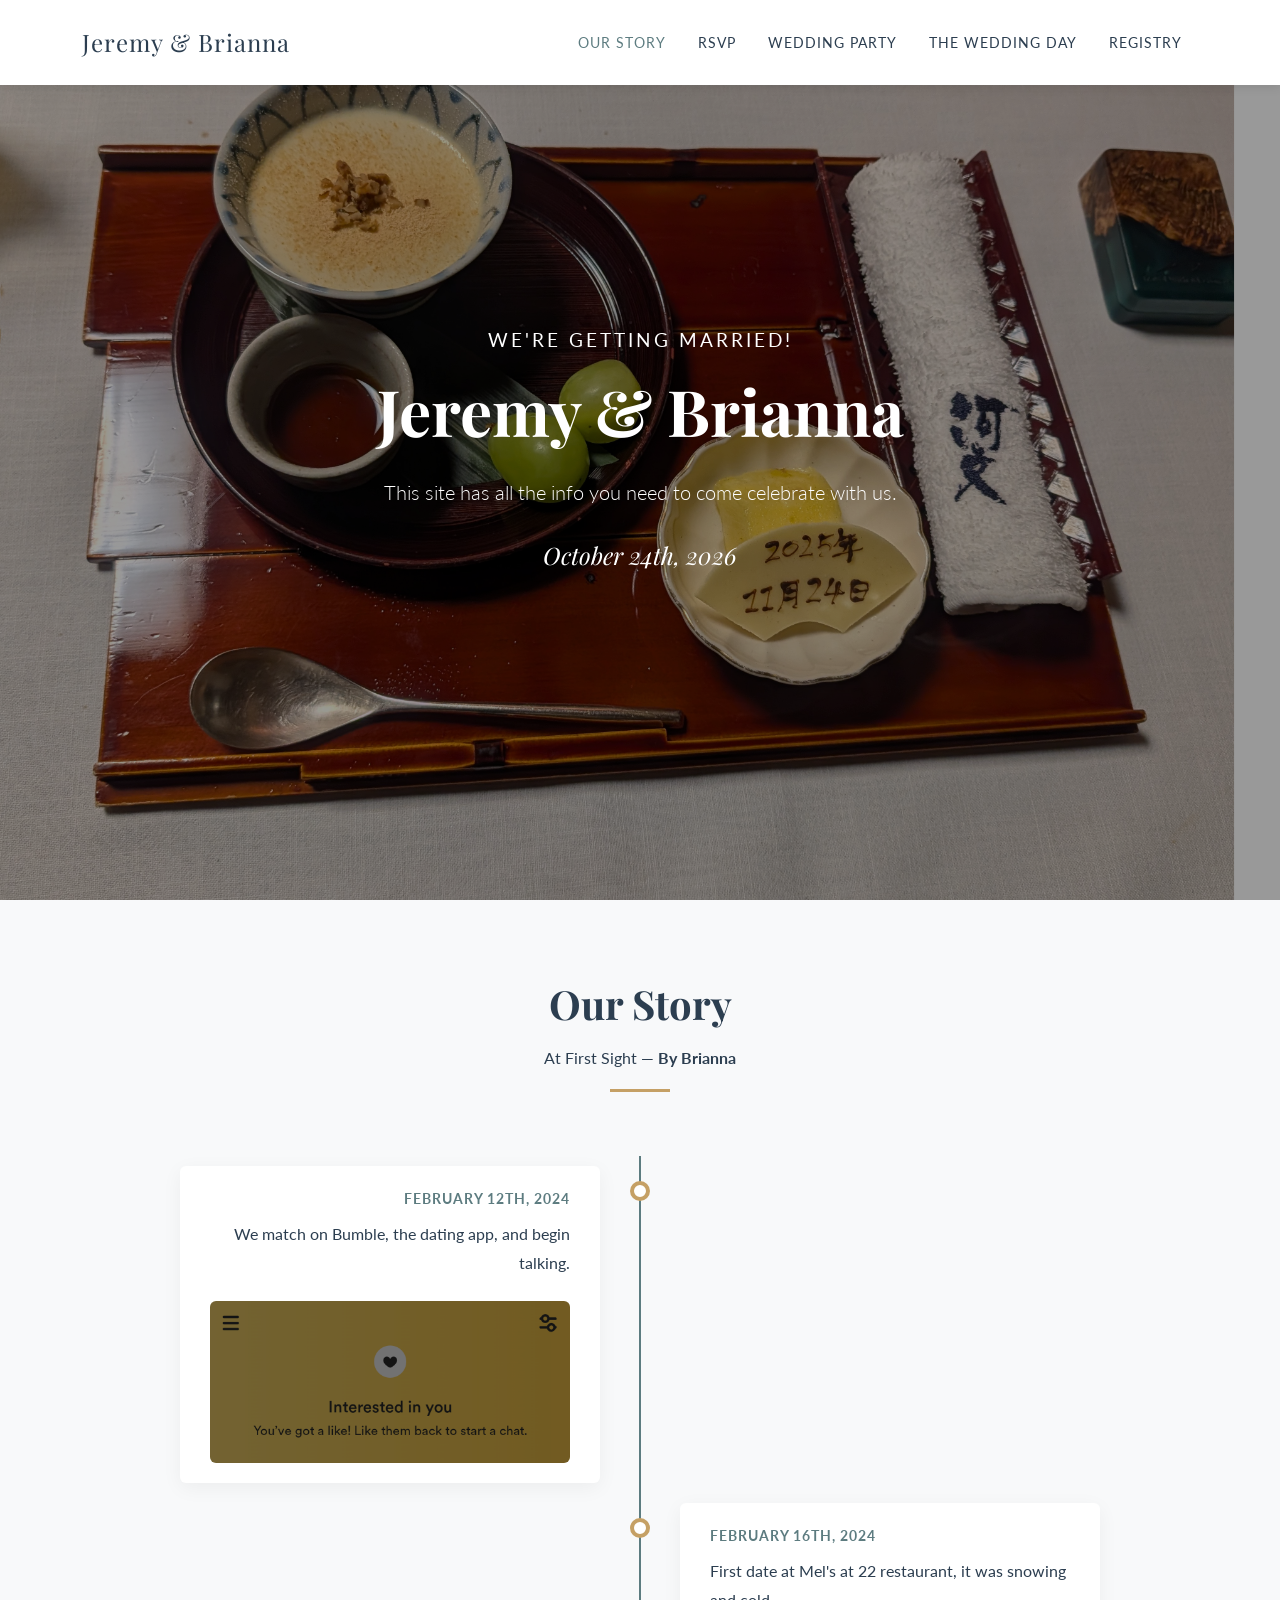
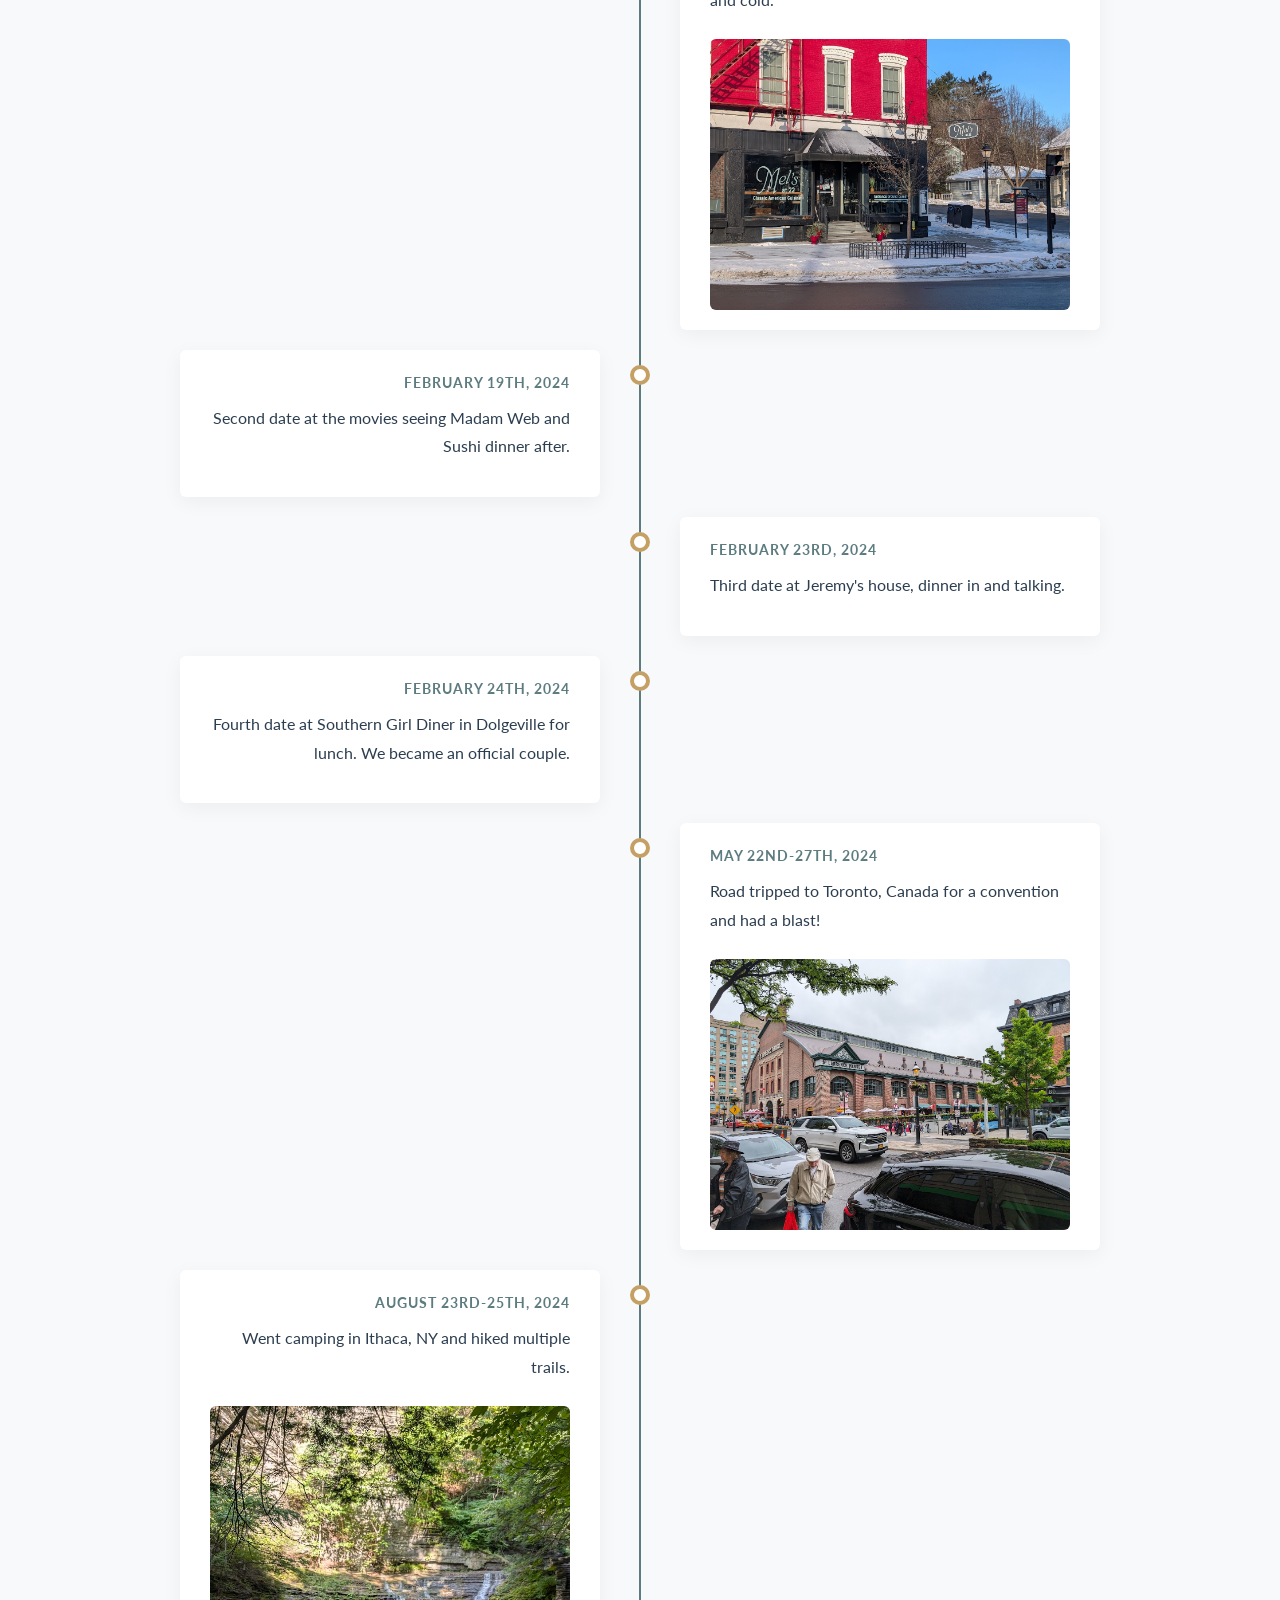
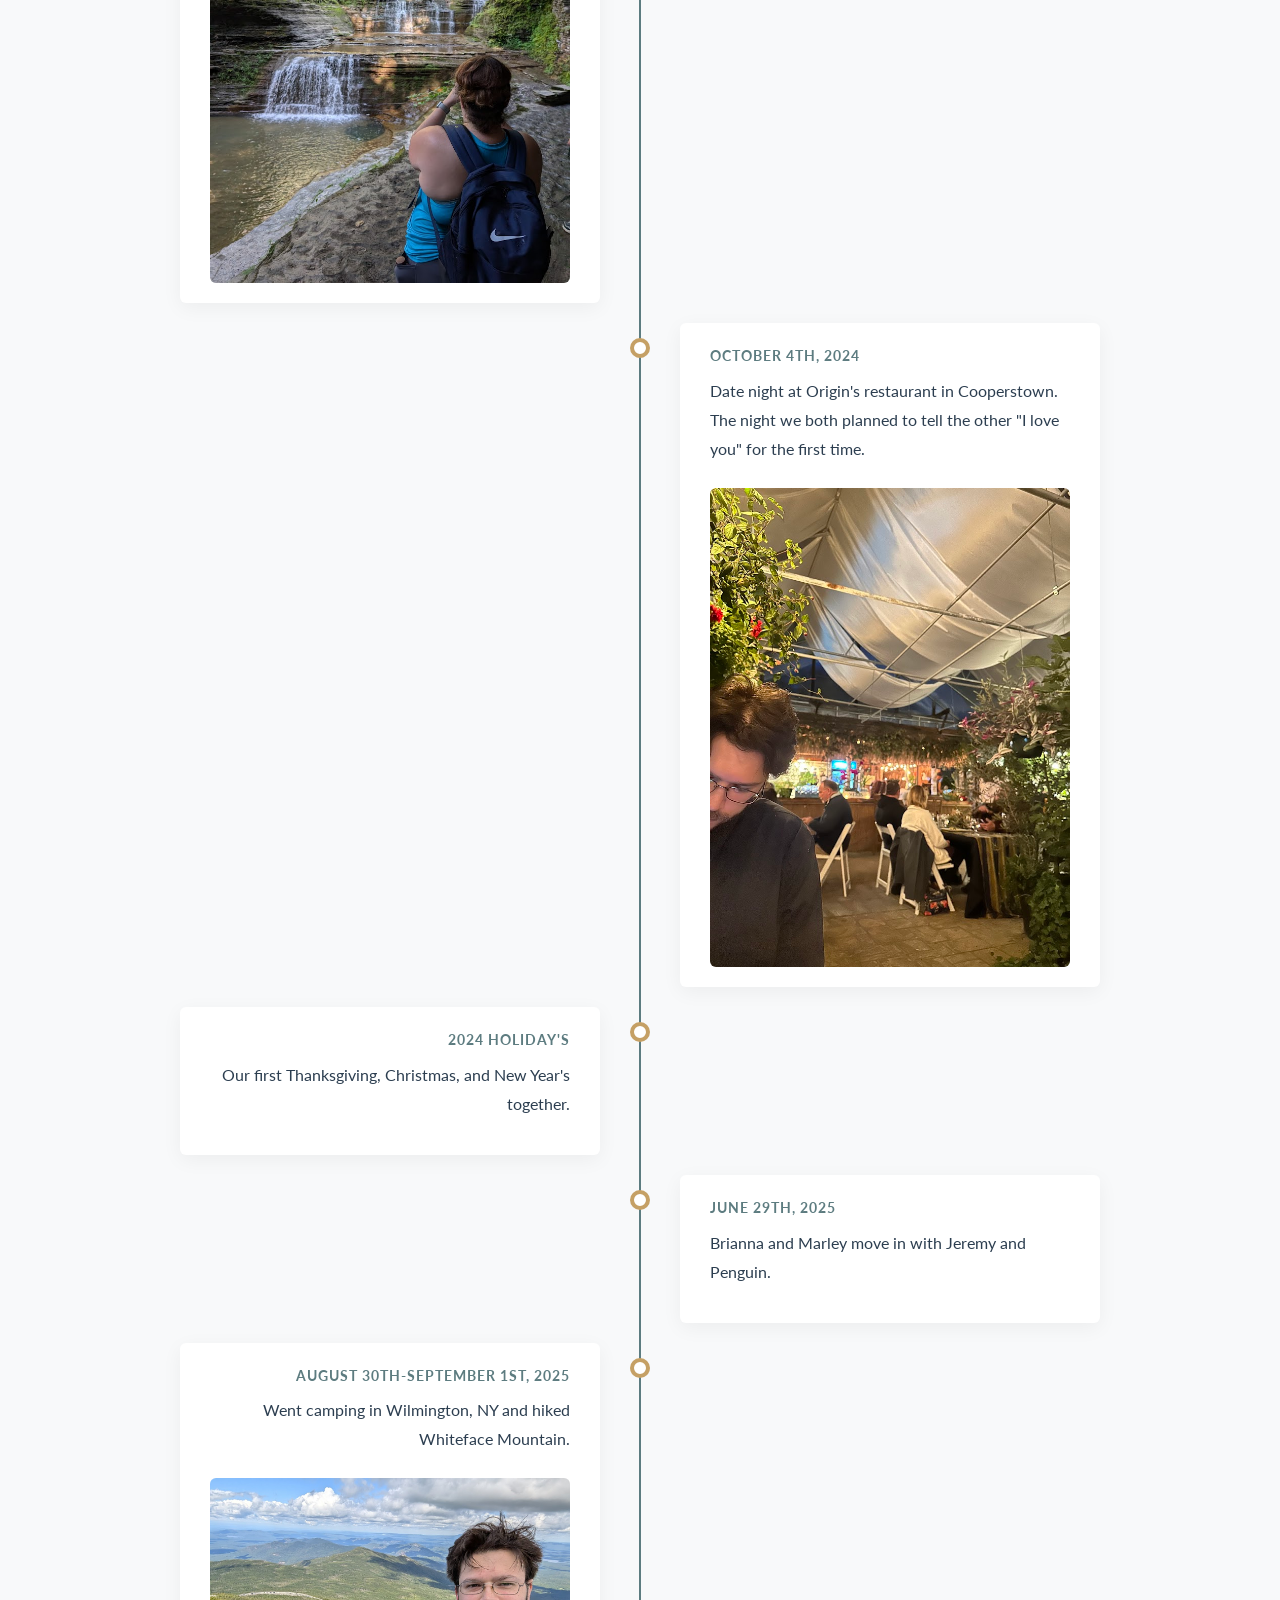
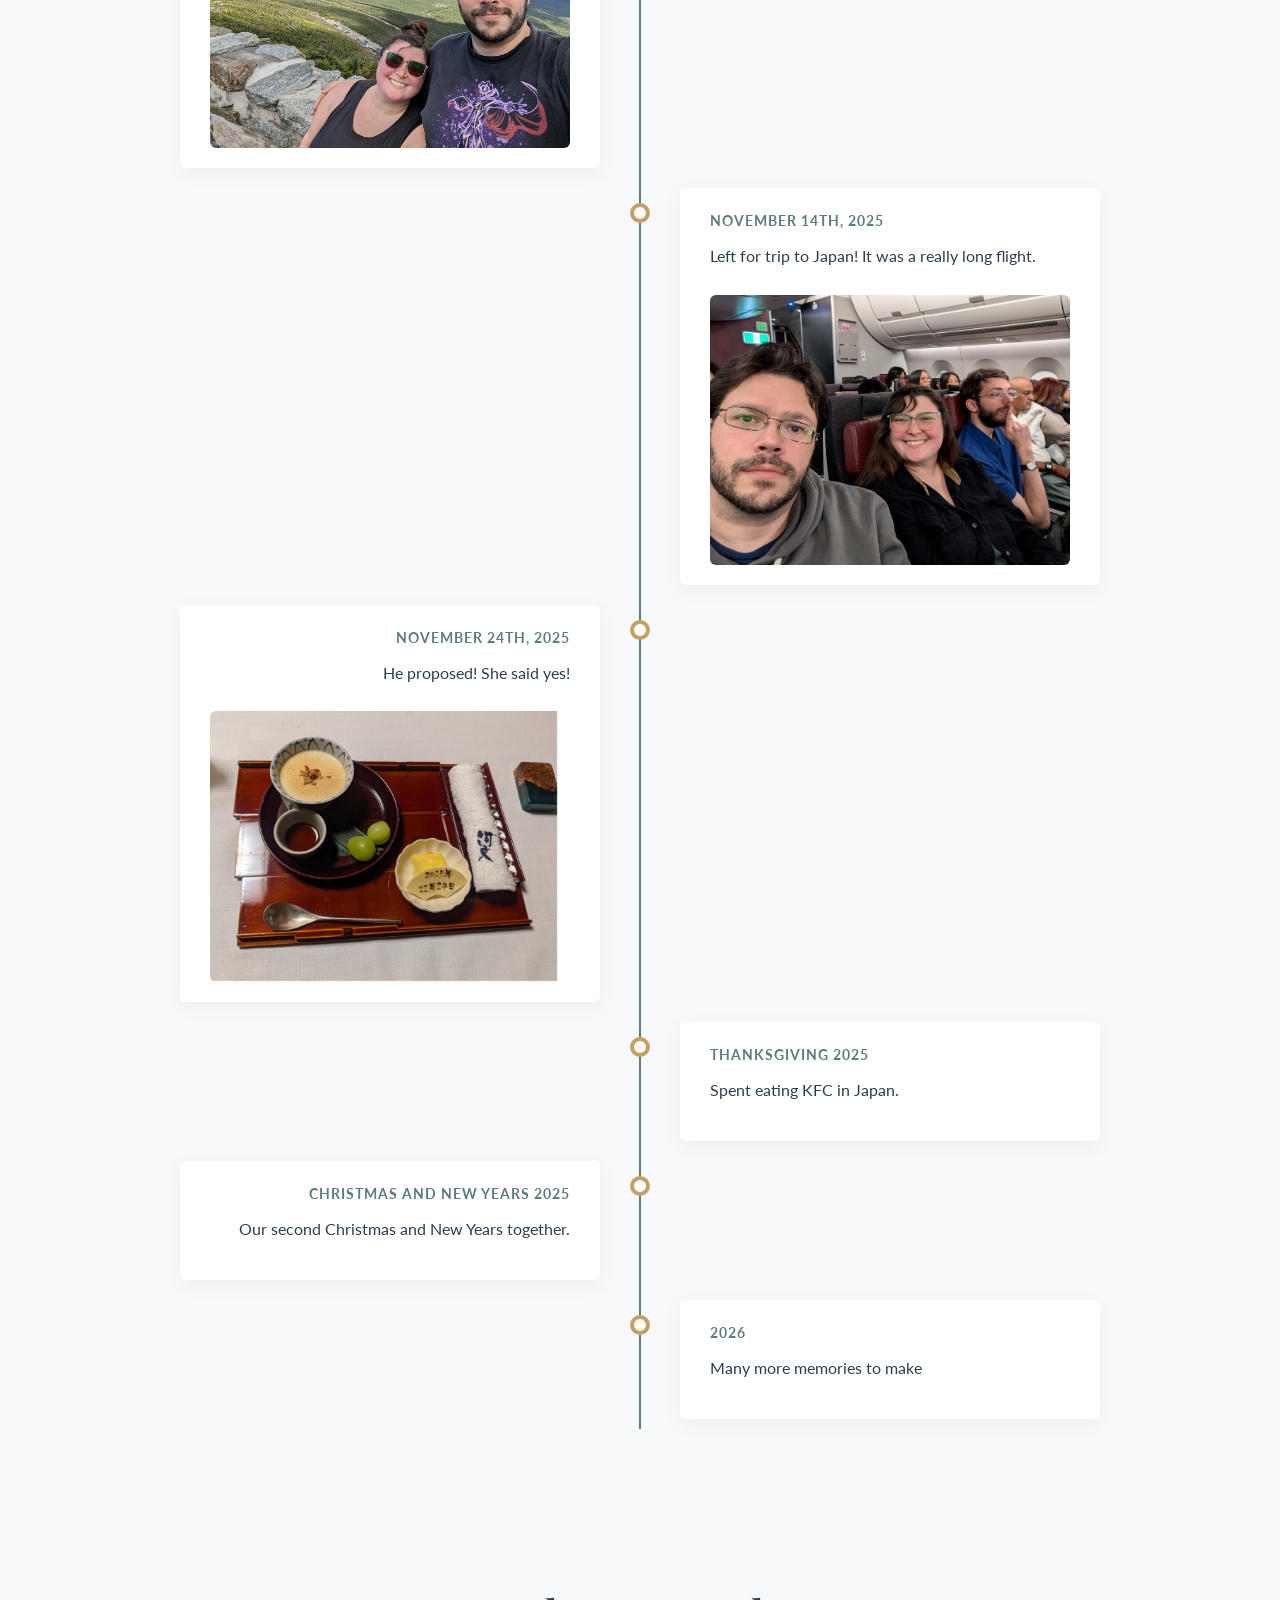
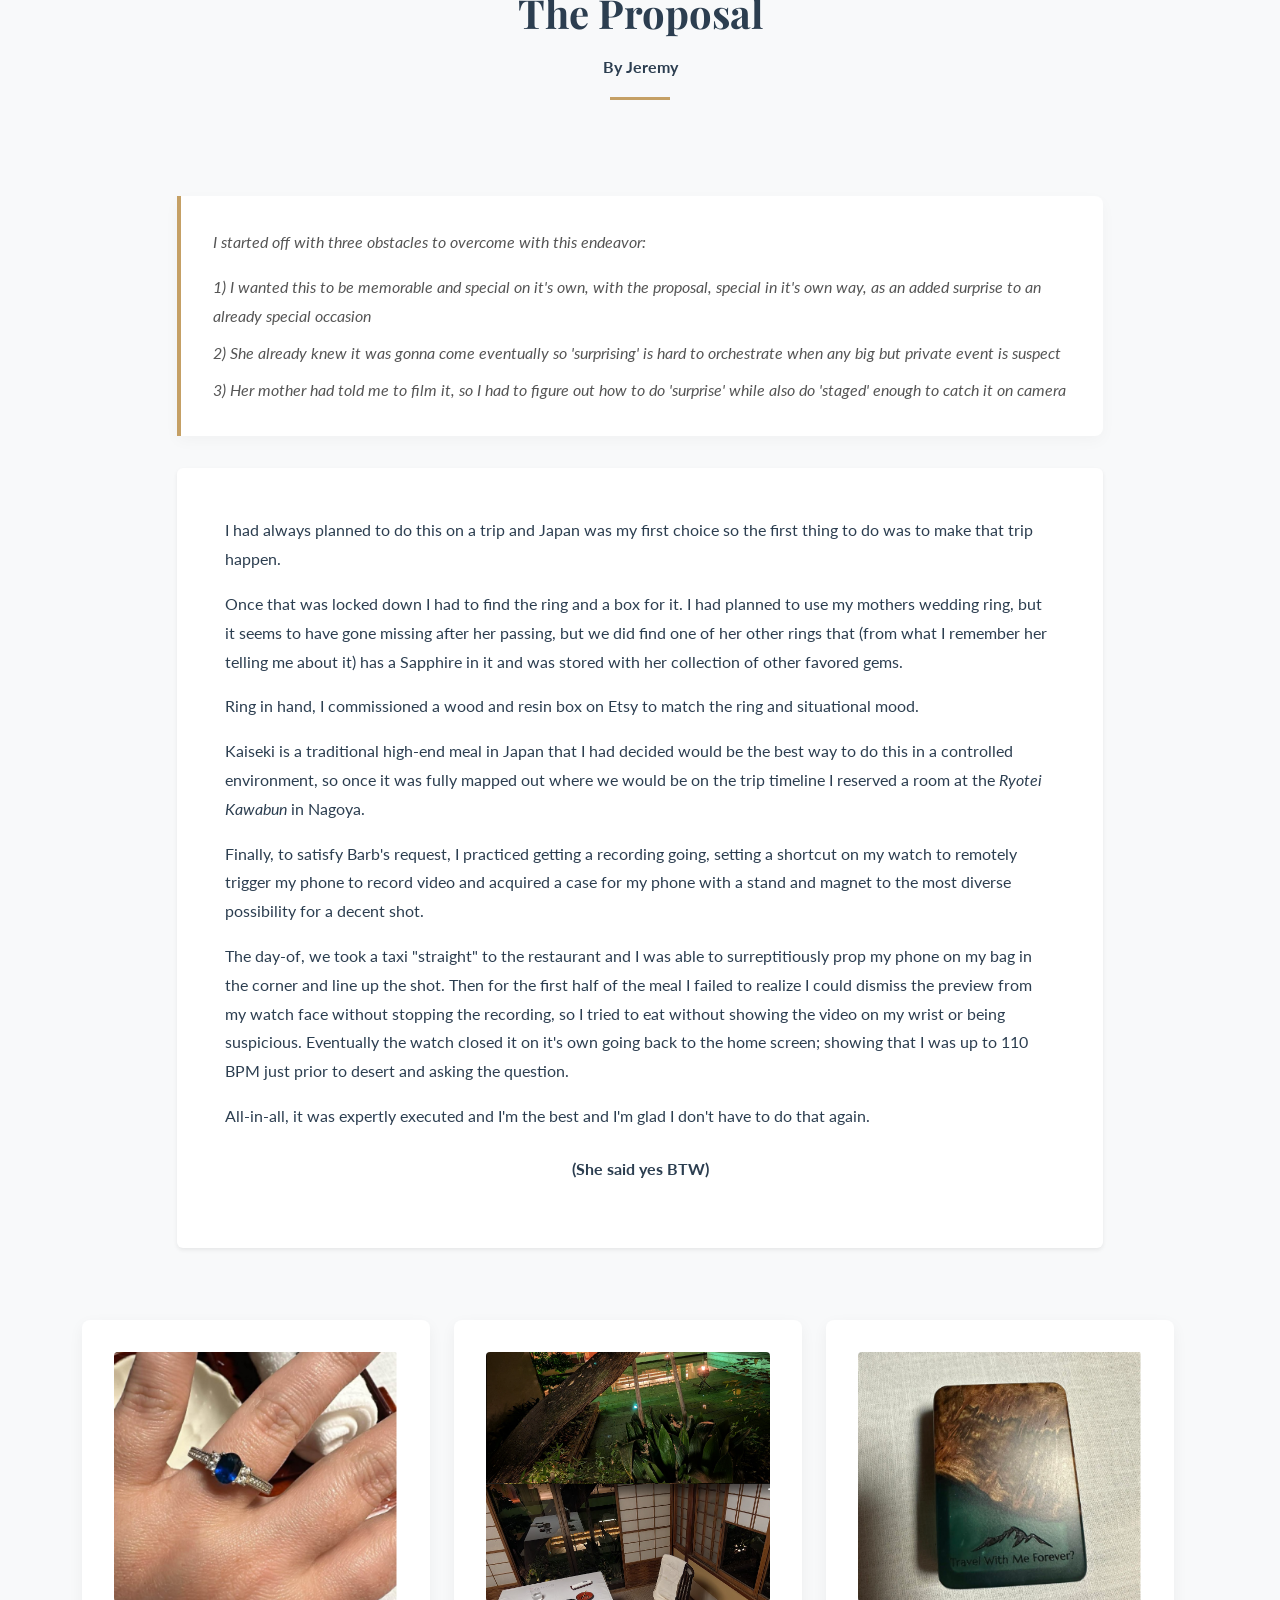
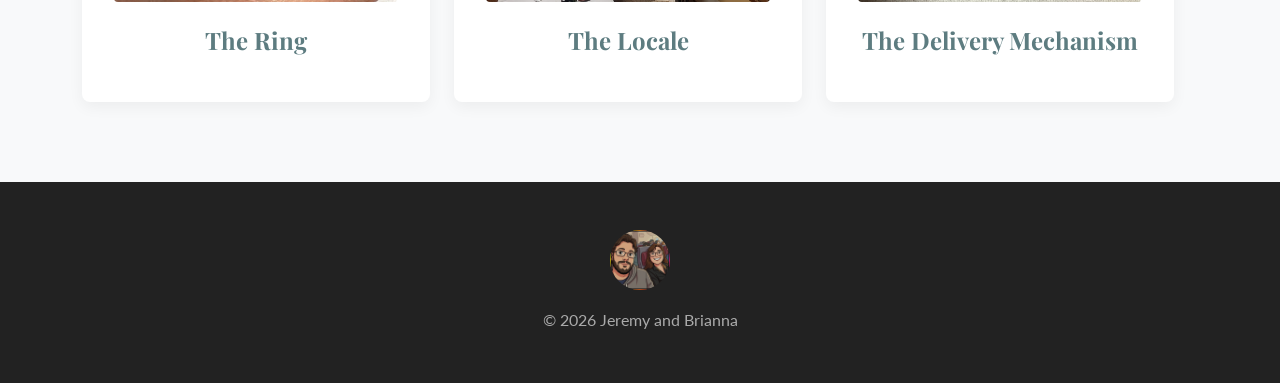
==== index.html @ b69576ee "Added Origins pic" ====
<!DOCTYPE html>
<html lang="en">
<head>
    <meta charset="UTF-8">
    <meta name="viewport" content="width=device-width, initial-scale=1.0">
    <title>Jeremy and Brianna - Our Story</title>
    
    <!-- Bootstrap 5 CSS -->
    <link href="https://cdn.jsdelivr.net/npm/bootstrap@5.3.0/dist/css/bootstrap.min.css" rel="stylesheet">
    
    <!-- Custom Fonts -->
    <link rel="preconnect" href="https://fonts.googleapis.com">
    <link rel="preconnect" href="https://fonts.gstatic.com" crossorigin>
    <link href="https://fonts.googleapis.com/css2?family=Lato:wght@300;400;700&family=Playfair+Display:ital,wght@0,400;0,700;1,400&display=swap" rel="stylesheet">
    
    <!-- Custom Styles -->
    <link href="styles.css" rel="stylesheet">
</head>
<body>
    <!-- Navigation -->
    <nav class="navbar navbar-expand-lg navbar-light fixed-top">
        <div class="container">
            <a class="navbar-brand" href="index.html">Jeremy & Brianna</a>
            <button class="navbar-toggler" type="button" data-bs-toggle="collapse" data-bs-target="#navbarNav">
                <span class="navbar-toggler-icon"></span>
            </button>
            <div class="collapse navbar-collapse" id="navbarNav">
                <ul class="navbar-nav ms-auto">
                    <li class="nav-item">
                        <a class="nav-link active" href="index.html">Our Story</a>
                    </li>
                    <li class="nav-item">
                        <a class="nav-link" href="rsvp.html">RSVP</a>
                    </li>
                    <li class="nav-item">
                        <a class="nav-link" href="wedding-party.html">Wedding Party</a>
                    </li>
                    <li class="nav-item">
                        <a class="nav-link" href="wedding-day.html">The Wedding Day</a>
                    </li>
                    <li class="nav-item">
                        <a class="nav-link" href="registry.html">Registry</a>
                    </li>
                </ul>
            </div>
        </div>
    </nav>

    <!-- Hero Section -->
    <header class="hero-section">
        <div class="hero-overlay"></div>
        <div class="hero-content">
            <span class="hero-subtitle">We're Getting Married!</span>
            <h1 class="hero-title">Jeremy & Brianna</h1>
            <p class="lead mb-4">This site has all the info you need to come celebrate with us.</p>
            <span class="hero-date">October 24th, 2026</span>
        </div>
    </header>

    <!-- Our Story Timeline -->
    <section class="section-padding bg-light" id="story">
        <div class="container">
            <div class="section-title">
                <h2>Our Story</h2>
                <p>At First Sight &mdash; <strong>By Brianna</strong></p>
            </div>
            
            <div class="timeline">
                <!-- 2024 -->
                <div class="timeline-item left">
                    <div class="timeline-content">
                        <span class="timeline-date">February 12th, 2024</span>
                        <p>We match on Bumble, the dating app, and begin talking.</p>
                        <img src="assets/Bumble.png" alt="It Starts....." class="img-fluid rounded mt-2">
                    </div>
                </div>
                
                <div class="timeline-item right">
                    <div class="timeline-content">
                        <span class="timeline-date">February 16th, 2024</span>
                        <p>First date at Mel's at 22 restaurant, it was snowing and cold.</p>
                        <img src="assets/Mels.jpg" alt="Mel's in Cooperstown" class="img-fluid rounded mt-2">
                    </div>
                </div>

                <div class="timeline-item left">
                    <div class="timeline-content">
                        <span class="timeline-date">February 19th, 2024</span>
                        <p>Second date at the movies seeing Madam Web and Sushi dinner after.</p>
                    </div>
                </div>

                <div class="timeline-item right">
                    <div class="timeline-content">
                        <span class="timeline-date">February 23rd, 2024</span>
                        <p>Third date at Jeremy's house, dinner in and talking.</p>
                    </div>
                </div>

                <div class="timeline-item left">
                    <div class="timeline-content">
                        <span class="timeline-date">February 24th, 2024</span>
                        <p>Fourth date at Southern Girl Diner in Dolgeville for lunch. We became an official couple.</p>
                    </div>
                </div>

                <div class="timeline-item right">
                    <div class="timeline-content">
                        <span class="timeline-date">May 22nd-27th, 2024</span>
                        <p>Road tripped to Toronto, Canada for a convention and had a blast!</p>
                        <img src="assets/Toronto.jpg" alt="Toronto" class="img-fluid rounded mt-2">
                    </div>
                </div>

                <div class="timeline-item left">
                    <div class="timeline-content">
                        <span class="timeline-date">August 23rd-25th, 2024</span>
                        <p>Went camping in Ithaca, NY and hiked multiple trails.</p>
                        <img src="assets/Ithica.jpg" alt="Ithica" class="img-fluid rounded mt-2">
                    </div>
                </div>

                <div class="timeline-item right">
                    <div class="timeline-content">
                        <span class="timeline-date">October 4th, 2024</span>
                        <p>Date night at Origin's restaurant in Cooperstown. The night we both planned to tell the other "I love you" for the first time.</p>
                        <img src="assets/Origins.jpg" alt="Origins Cafe" class="img-fluid rounded mt-2">
                    </div>
                </div>

                <div class="timeline-item left">
                    <div class="timeline-content">
                        <span class="timeline-date">2024 Holiday's</span>
                        <p>Our first Thanksgiving, Christmas, and New Year's together.</p>
                    </div>
                </div>

                <!-- 2025 -->
                <div class="timeline-item right">
                    <div class="timeline-content">
                        <span class="timeline-date">June 29th, 2025</span>
                        <p>Brianna and Marley move in with Jeremy and Penguin.</p>
                    </div>
                </div>

                <div class="timeline-item left">
                    <div class="timeline-content">
                        <span class="timeline-date">August 30th-September 1st, 2025</span>
                        <p>Went camping in Wilmington, NY and hiked Whiteface Mountain.</p>
                        <img src="assets/whiteface.jpg" alt="Whiteface Mountain" class="img-fluid rounded mt-2">
                    </div>
                </div>

                <div class="timeline-item right">
                    <div class="timeline-content">
                        <span class="timeline-date">November 14th, 2025</span>
                        <p>Left for trip to Japan! It was a really long flight.</p>
                        <img src="assets/jeremy-brianna-plane.jpg" alt="Japan Trip" class="img-fluid rounded mt-2">
                    </div>
                </div>

                <div class="timeline-item left">
                    <div class="timeline-content">
                        <span class="timeline-date">November 24th, 2025</span>
                        <p>He proposed! She said yes!</p>
                        <img src="assets/Proposal.jpg" alt="Japan Trip" class="img-fluid rounded mt-2">
                    </div>
                </div>

                <div class="timeline-item right">
                    <div class="timeline-content">
                        <span class="timeline-date">Thanksgiving 2025</span>
                        <p>Spent eating KFC in Japan.</p>
                    </div>
                </div>

                <div class="timeline-item left">
                    <div class="timeline-content">
                        <span class="timeline-date">Christmas and New Years 2025</span>
                        <p>Our second Christmas and New Years together.</p>
                    </div>
                </div>

                <!-- 2026 -->
                <div class="timeline-item right">
                    <div class="timeline-content">
                        <span class="timeline-date">2026</span>
                        <p>Many more memories to make</p>
                    </div>
                </div>
            </div>
        </div>
    </section>

    <!-- Proposal Section -->
    <section class="section-padding proposal-section">
        <div class="container">
            <div class="section-title">
                <h2>The Proposal</h2>
                <p><strong>By Jeremy</strong></p>
            </div>

            <div class="row mb-5 justify-content-center">
                <div class="col-lg-10">
                    <div class="quote-box">
                        <p class="mb-3">I started off with three obstacles to overcome with this endeavor:</p>
                        <ul class="list-unstyled mb-0">
                            <li class="mb-2">1) I wanted this to be memorable and special on it's own, with the proposal, special in it's own way, as an added surprise to an already special occasion</li>
                            <li class="mb-2">2) She already knew it was gonna come eventually so 'surprising' is hard to orchestrate when any big but private event is suspect</li>
                            <li>3) Her mother had told me to film it, so I had to figure out how to do 'surprise' while also do 'staged' enough to catch it on camera</li>
                        </ul>
                    </div>

                    <div class="bg-white p-4 p-md-5 rounded shadow-sm">
                        <p>I had always planned to do this on a trip and Japan was my first choice so the first thing to do was to make that trip happen.</p>
                        
                        <p>Once that was locked down I had to find the ring and a box for it. I had planned to use my mothers wedding ring, but it seems to have gone missing after her passing, but we did find one of her other rings that (from what I remember her telling me about it) has a Sapphire in it and was stored with her collection of other favored gems.</p>
                        
                        <p>Ring in hand, I commissioned a wood and resin box on Etsy to match the ring and situational mood.</p>
                        
                        <p>Kaiseki is a traditional high-end meal in Japan that I had decided would be the best way to do this in a controlled environment, so once it was fully mapped out where we would be on the trip timeline I reserved a room at the <em>Ryotei Kawabun</em> in Nagoya.</p>
                        
                        <p>Finally, to satisfy Barb's request, I practiced getting a recording going, setting a shortcut on my watch to remotely trigger my phone to record video and acquired a case for my phone with a stand and magnet to the most diverse possibility for a decent shot.</p>
                        
                        <p>The day-of, we took a taxi "straight" to the restaurant and I was able to surreptitiously prop my phone on my bag in the corner and line up the shot. Then for the first half of the meal I failed to realize I could dismiss the preview from my watch face without stopping the recording, so I tried to eat without showing the video on my wrist or being suspicious. Eventually the watch closed it on it's own going back to the home screen; showing that I was up to 110 BPM just prior to desert and asking the question.</p>
                        
                        <p>All-in-all, it was expertly executed and I'm the best and I'm glad I don't have to do that again.</p>
                        
                        <p class="text-center mt-4"><strong>(She said yes BTW)</strong></p>
                    </div>
                </div>
            </div>

            <div class="row g-4">
                <div class="row g-4">
                    <div class="col-12 col-md-4">
                        <div class="proposal-card">
                            <img src="assets/the-ring.png" alt="The Ring" class="img-fluid">
                            <h4>The Ring</h4>
                        </div>
                    </div>
                    <div class="col-12 col-md-4">
                        <div class="proposal-card">
                            <img src="assets/locale.png" alt="The Locale" class="img-fluid">
                            <h4>The Locale</h4>
                        </div>
                    </div>
                    <div class="col-12 col-md-4">
                        <div class="proposal-card">
                            <img src="assets/delivery-mechanism.png" alt="The Delivery Mechanism" class="img-fluid">
                            <h4>The Delivery Mechanism</h4>
                        </div>
                    </div>
                </div>
    </section>

    <!-- Footer -->
    <footer>
        <div class="container">
            <img src="assets/jeremy-brianna-toon.png" alt="Cartoon" class="footer-icon rounded-circle">
            <p class="mb-0">© 2026 Jeremy and Brianna</p>
        </div>
    </footer>

    <!-- Bootstrap 5 JS Bundle -->
    <script src="https://cdn.jsdelivr.net/npm/bootstrap@5.3.0/dist/js/bootstrap.bundle.min.js"></script>
    <script>
        // Navbar background change on scroll
        window.addEventListener('scroll', function() {
            if (window.scrollY > 50) {
                document.querySelector('.navbar').classList.add('bg-white');
                document.querySelector('.navbar').classList.remove('navbar-dark');
                document.querySelector('.navbar').classList.add('navbar-light');
            } else {
                // Keep it light permanently in this design as per CSS, but if we wanted transparent at top:
                // document.querySelector('.navbar').classList.remove('bg-white');
            }
        });
    </script>
</body>
</html>
---- styles.css ----
:root {
    --primary-color: #5d7c80;
    --secondary-color: #f8f9fa;
    --accent-color: #c5a065;
    --text-dark: #2c3e50;
    --text-light: #ffffff;
    --font-heading: 'Playfair Display', serif;
    --font-body: 'Lato', sans-serif;
}

body {
    font-family: var(--font-body);
    color: var(--text-dark);
    line-height: 1.8;
    background-color: #fff;
}

h1, h2, h3, h4, h5, h6 {
    font-family: var(--font-heading);
    font-weight: 700;
}

/* Navbar */
.navbar {
    background-color: rgba(255, 255, 255, 0.95);
    box-shadow: 0 2px 10px rgba(0,0,0,0.1);
    transition: all 0.3s;
    padding: 1rem 0;
}

.navbar-brand {
    font-family: var(--font-heading);
    font-size: 1.5rem;
    color: var(--text-dark) !important;
    letter-spacing: 1px;
}

.nav-link {
    font-size: 0.9rem;
    text-transform: uppercase;
    letter-spacing: 1px;
    color: var(--text-dark) !important;
    font-weight: 400;
    padding: 0.5rem 1rem !important;
}

.nav-link:hover, .nav-link.active {
    color: var(--primary-color) !important;
}

/* Hero Section */
.hero-section {
    position: relative;
    height: 100vh;
    min-height: 600px;
    background-image: url('assets/Proposal.jpg');
    background-size: cover;
    background-position: center;
    background-attachment: fixed;
    display: flex;
    align-items: center;
    justify-content: center;
    color: white;
    text-align: center;
}

.hero-overlay {
    position: absolute;
    top: 0;
    left: 0;
    width: 100%;
    height: 100%;
    background: rgba(0, 0, 0, 0.4);
}

.hero-content {
    position: relative;
    z-index: 2;
    padding: 2rem;
    max-width: 800px;
}

.hero-subtitle {
    font-size: 1.2rem;
    letter-spacing: 3px;
    text-transform: uppercase;
    margin-bottom: 1rem;
    display: block;
}

.hero-title {
    font-size: 4rem;
    margin-bottom: 1.5rem;
    line-height: 1.2;
}

.hero-date {
    font-size: 1.5rem;
    font-family: var(--font-heading);
    font-style: italic;
    margin-top: 1rem;
    display: block;
}

/* Section General */
.section-padding {
    padding: 5rem 0;
}

.section-title {
    text-align: center;
    margin-bottom: 4rem;
    position: relative;
}

.section-title h2 {
    font-size: 2.5rem;
    color: var(--text-dark);
    margin-bottom: 1rem;
}

.section-title::after {
    content: '';
    display: block;
    width: 60px;
    height: 3px;
    background-color: var(--accent-color);
    margin: 1rem auto 0;
}

/* Timeline */
.timeline {
    position: relative;
    max-width: 1000px;
    margin: 0 auto;
}

.timeline::after {
    content: '';
    position: absolute;
    width: 2px;
    background-color: var(--primary-color);
    top: 0;
    bottom: 0;
    left: 50%;
    margin-left: -1px;
}

.timeline-item {
    padding: 10px 40px;
    position: relative;
    background-color: inherit;
    width: 50%;
}

.timeline-item.left {
    left: 0;
    text-align: right;
}

.timeline-item.right {
    left: 50%;
    text-align: left;
}

.timeline-content {
    padding: 20px 30px;
    background-color: white;
    position: relative;
    border-radius: 6px;
    box-shadow: 0 5px 20px rgba(0,0,0,0.05);
    transition: transform 0.3s;
}

.timeline-content:hover {
    transform: translateY(-5px);
}

.timeline-date {
    font-weight: 700;
    color: var(--primary-color);
    margin-bottom: 0.5rem;
    display: block;
    text-transform: uppercase;
    letter-spacing: 1px;
    font-size: 0.9rem;
}

/* Timeline Dots */
.timeline-item::after {
    content: '';
    position: absolute;
    width: 20px;
    height: 20px;
    right: -10px;
    background-color: white;
    border: 4px solid var(--accent-color);
    top: 25px;
    border-radius: 50%;
    z-index: 1;
}

.timeline-item.right::after {
    left: -10px;
}

/* Proposal Section */
.proposal-section {
    background-color: var(--secondary-color);
}

.proposal-card {
    background: white;
    padding: 2rem;
    height: 100%;
    border-radius: 8px;
    box-shadow: 0 5px 15px rgba(0,0,0,0.05);
    text-align: center;
}

.proposal-card img {
    width: 100%;
    height: 250px;
    object-fit: cover;
    border-radius: 4px;
    margin-bottom: 1.5rem;
}

.proposal-card h4 {
    margin-bottom: 1rem;
    color: var(--primary-color);
}

.quote-box {
    border-left: 4px solid var(--accent-color);
    padding-left: 1.5rem;
    margin: 2rem 0;
    font-style: italic;
    color: #555;
    background: #fff;
    padding: 2rem;
    border-radius: 0 8px 8px 0;
    box-shadow: 0 5px 15px rgba(0,0,0,0.03);
}

/* Footer */
footer {
    background-color: #222;
    color: #aaa;
    padding: 3rem 0;
    text-align: center;
}

.footer-icon {
    width: 60px;
    margin-bottom: 1rem;
    opacity: 0.8;
}

/* Responsive */
@media (max-width: 767px) {
    .timeline::after {
        left: 31px;
    }
    
    .timeline-item {
        width: 100%;
        padding-left: 70px;
        padding-right: 25px;
    }
    
    .timeline-item.left, .timeline-item.right {
        left: 0;
        text-align: left;
    }
    
    .timeline-item::after {
        left: 21px;
    }
    
    .hero-title {
        font-size: 2.5rem;
    }
}
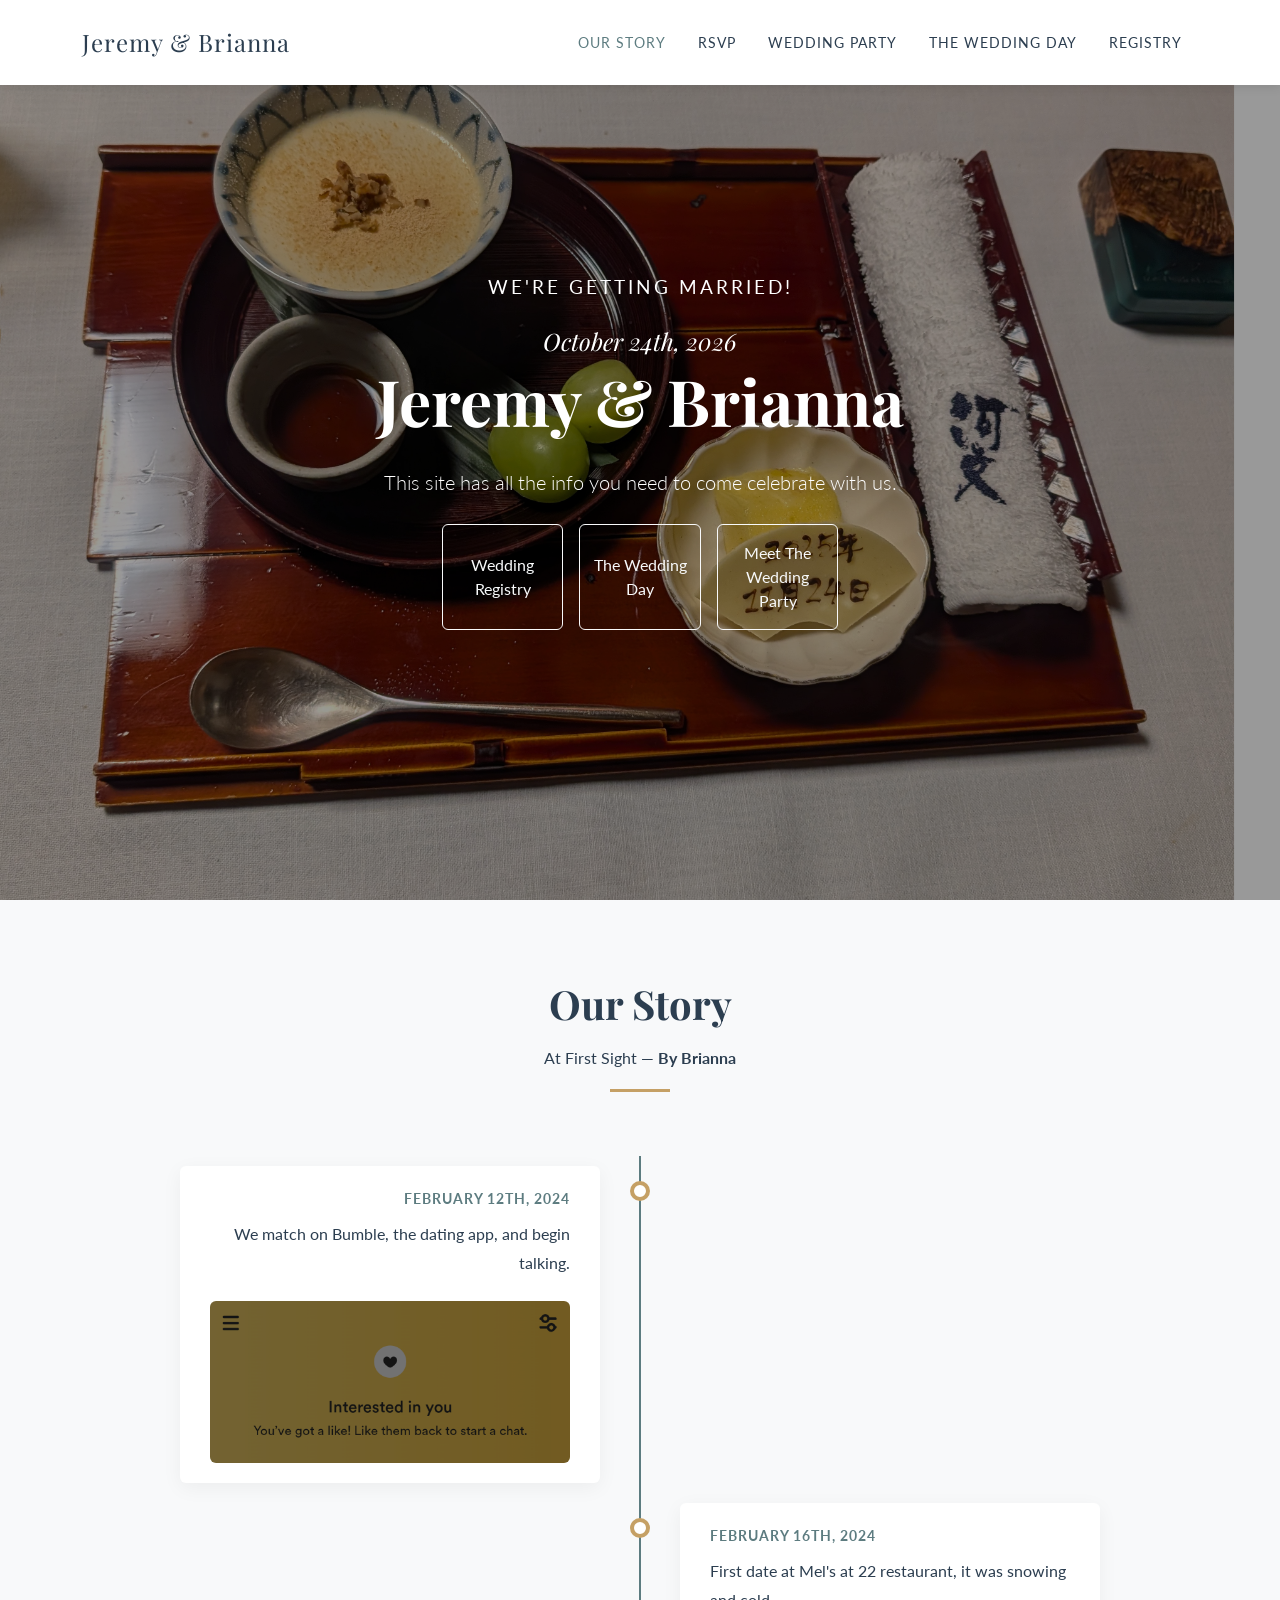
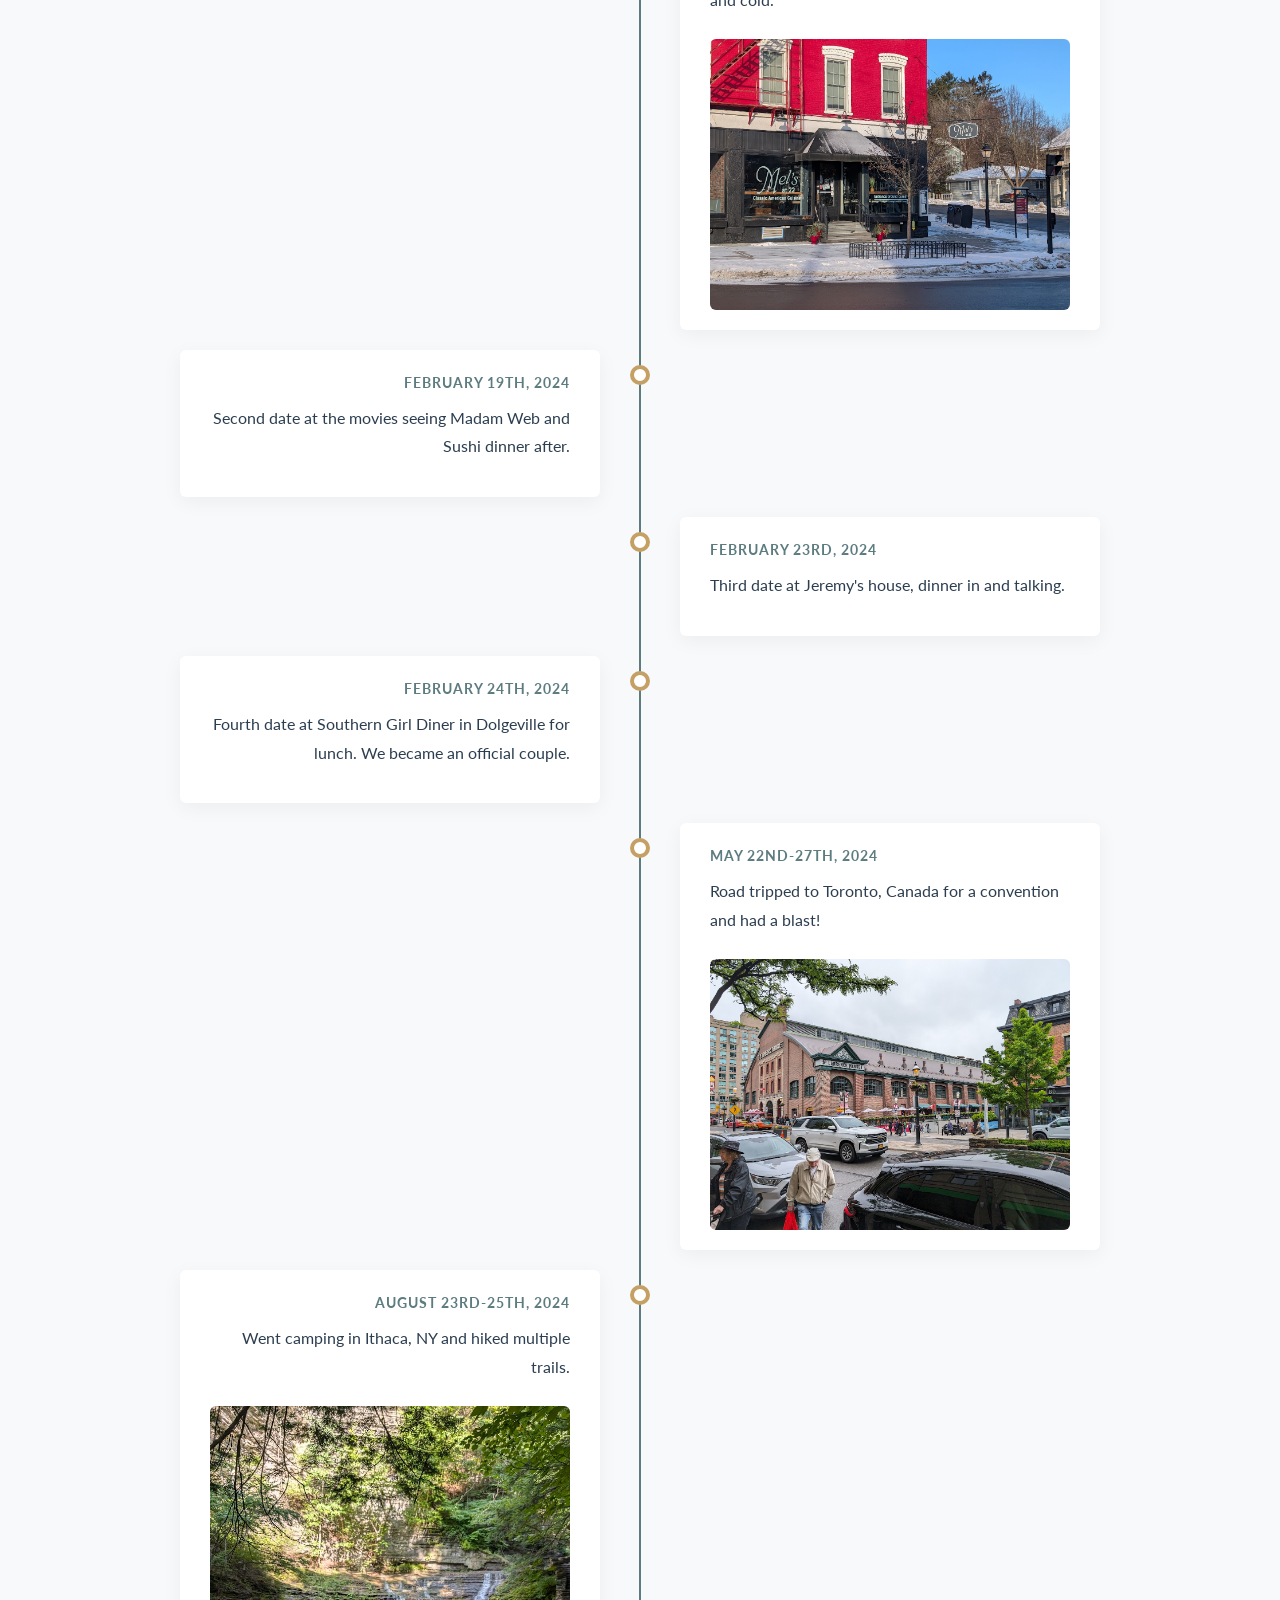
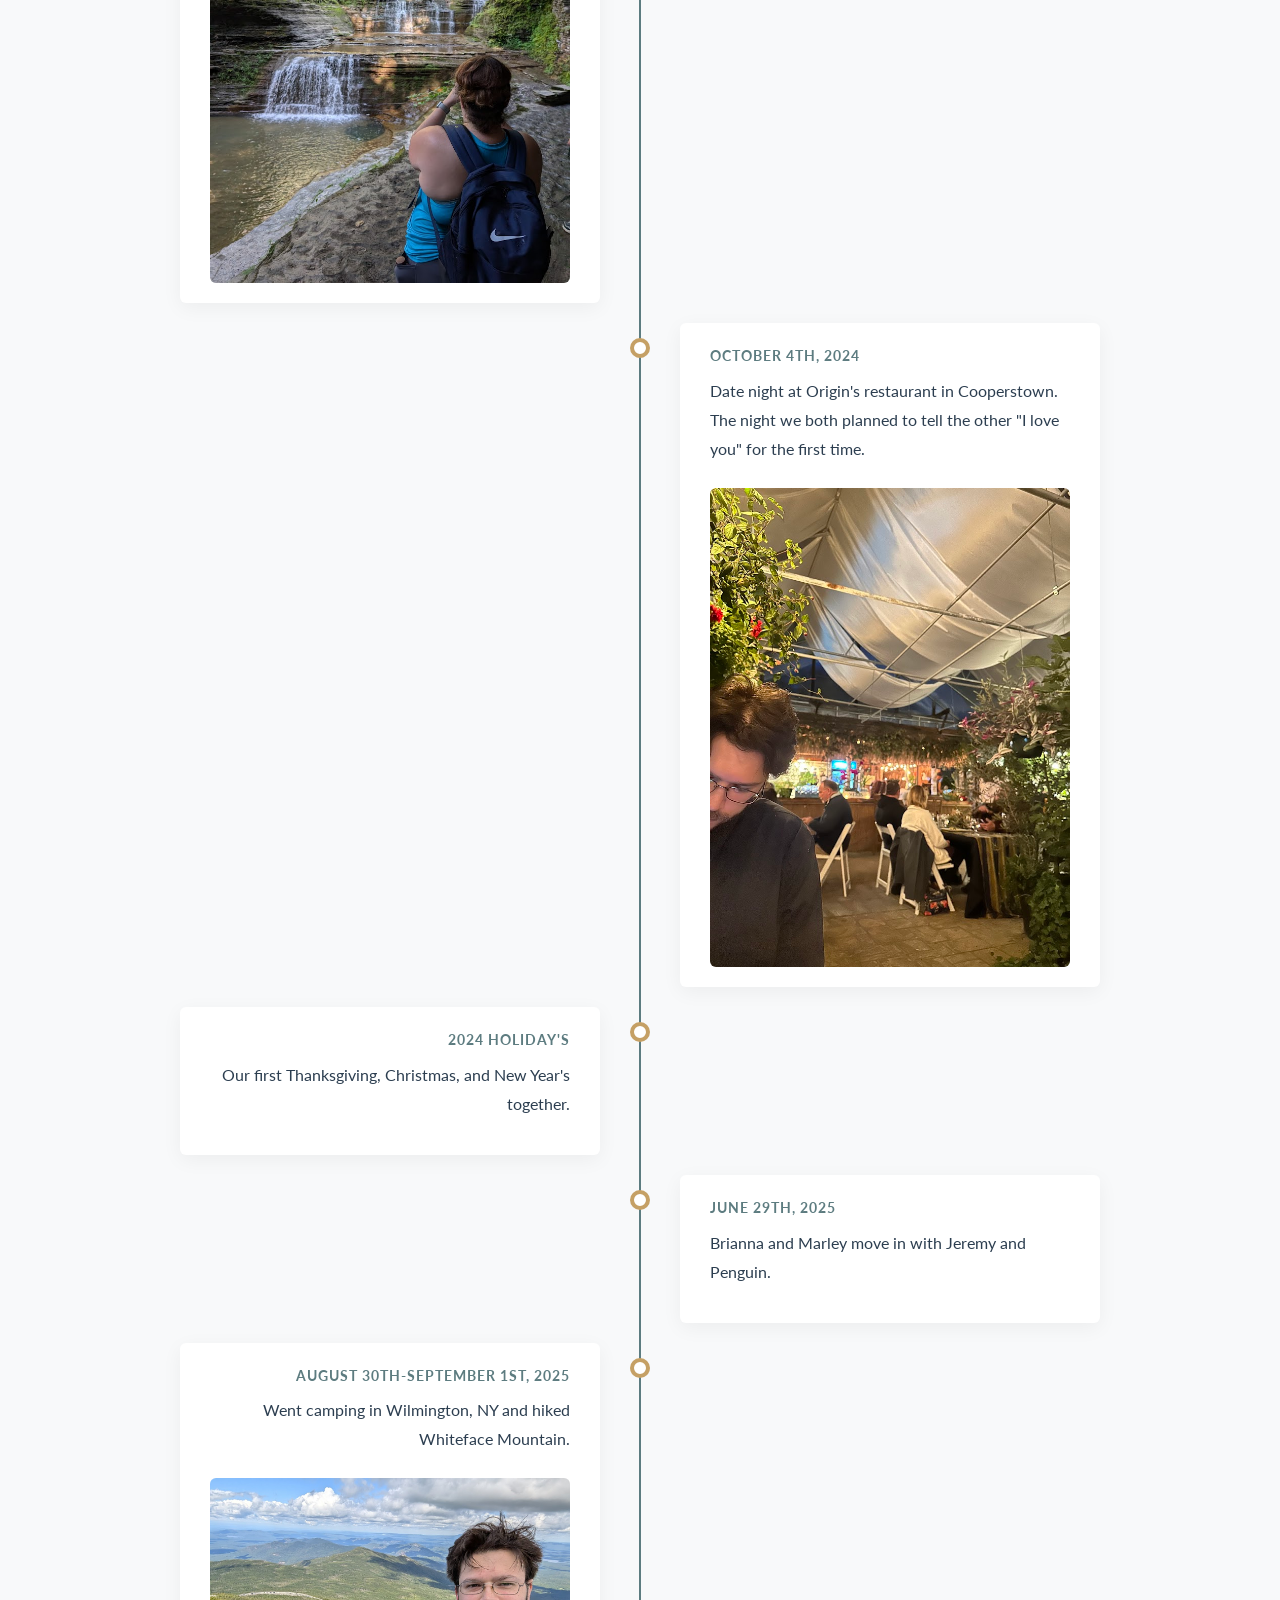
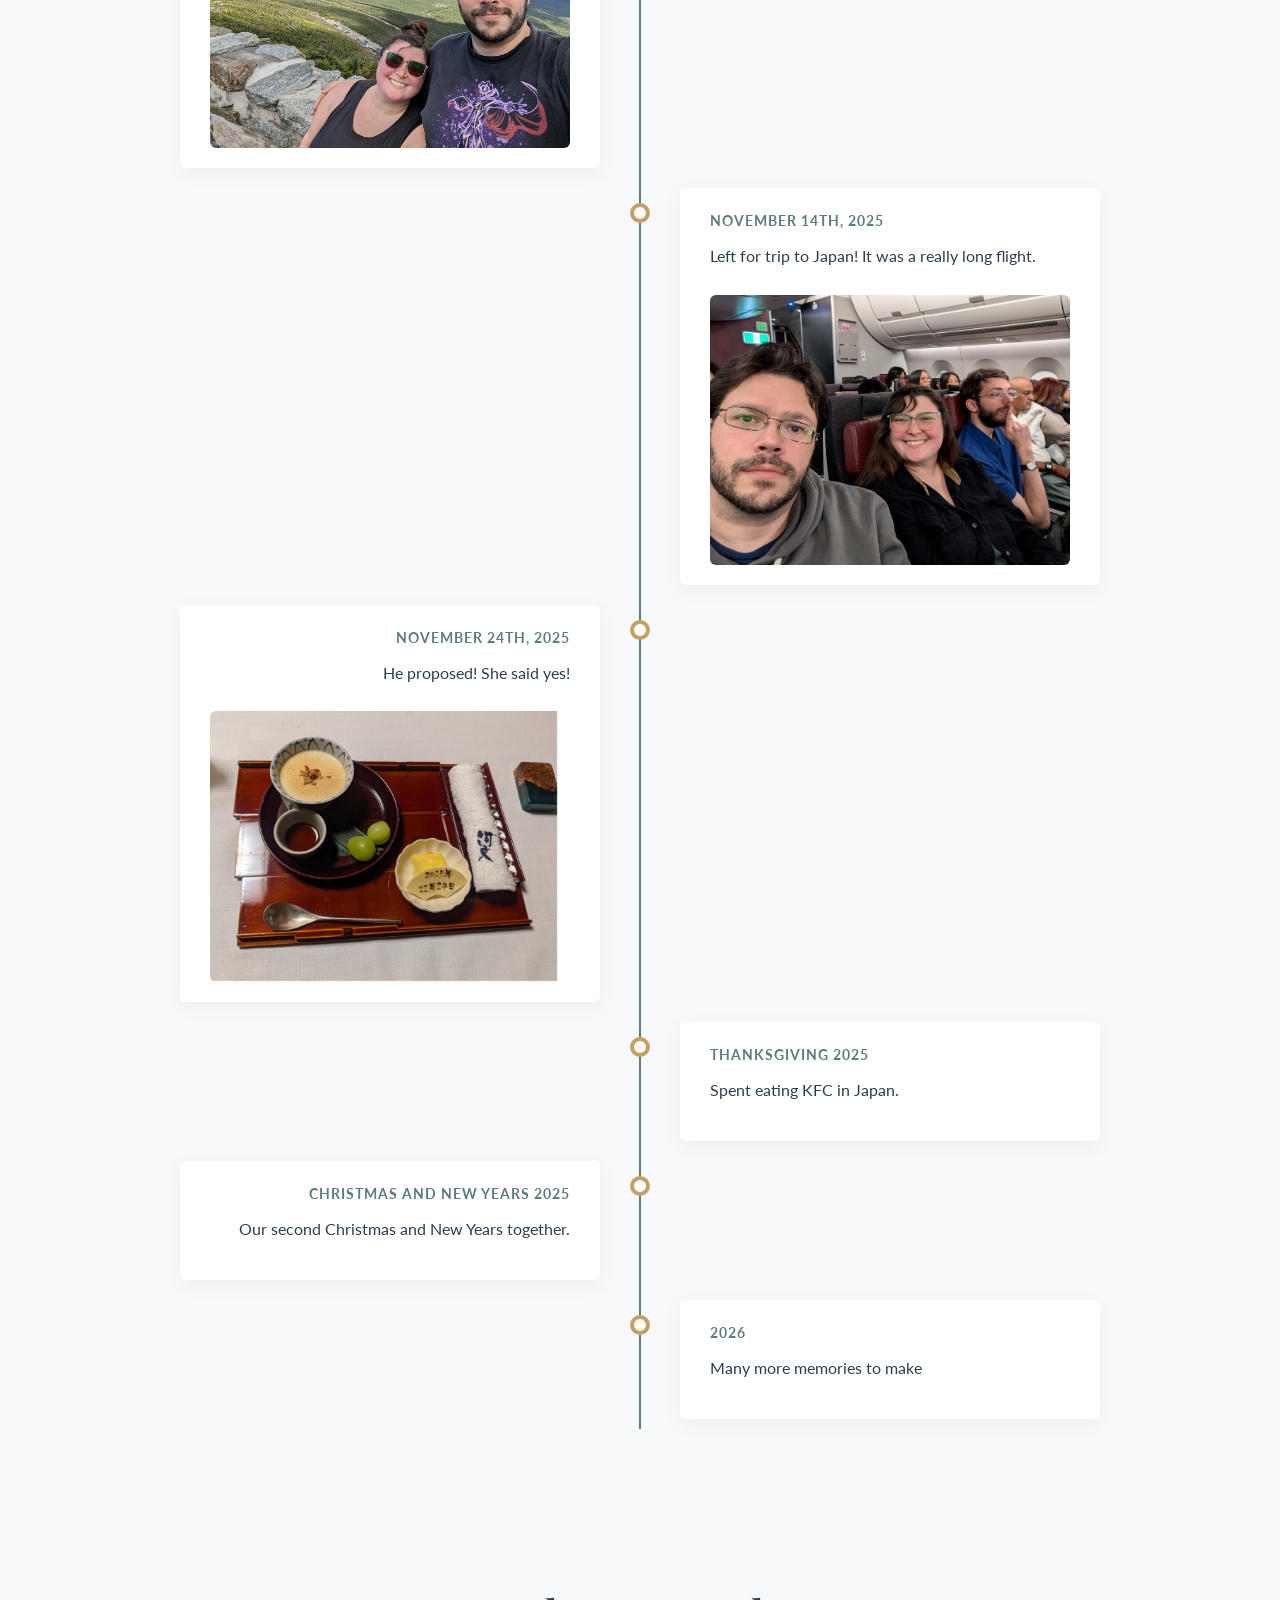
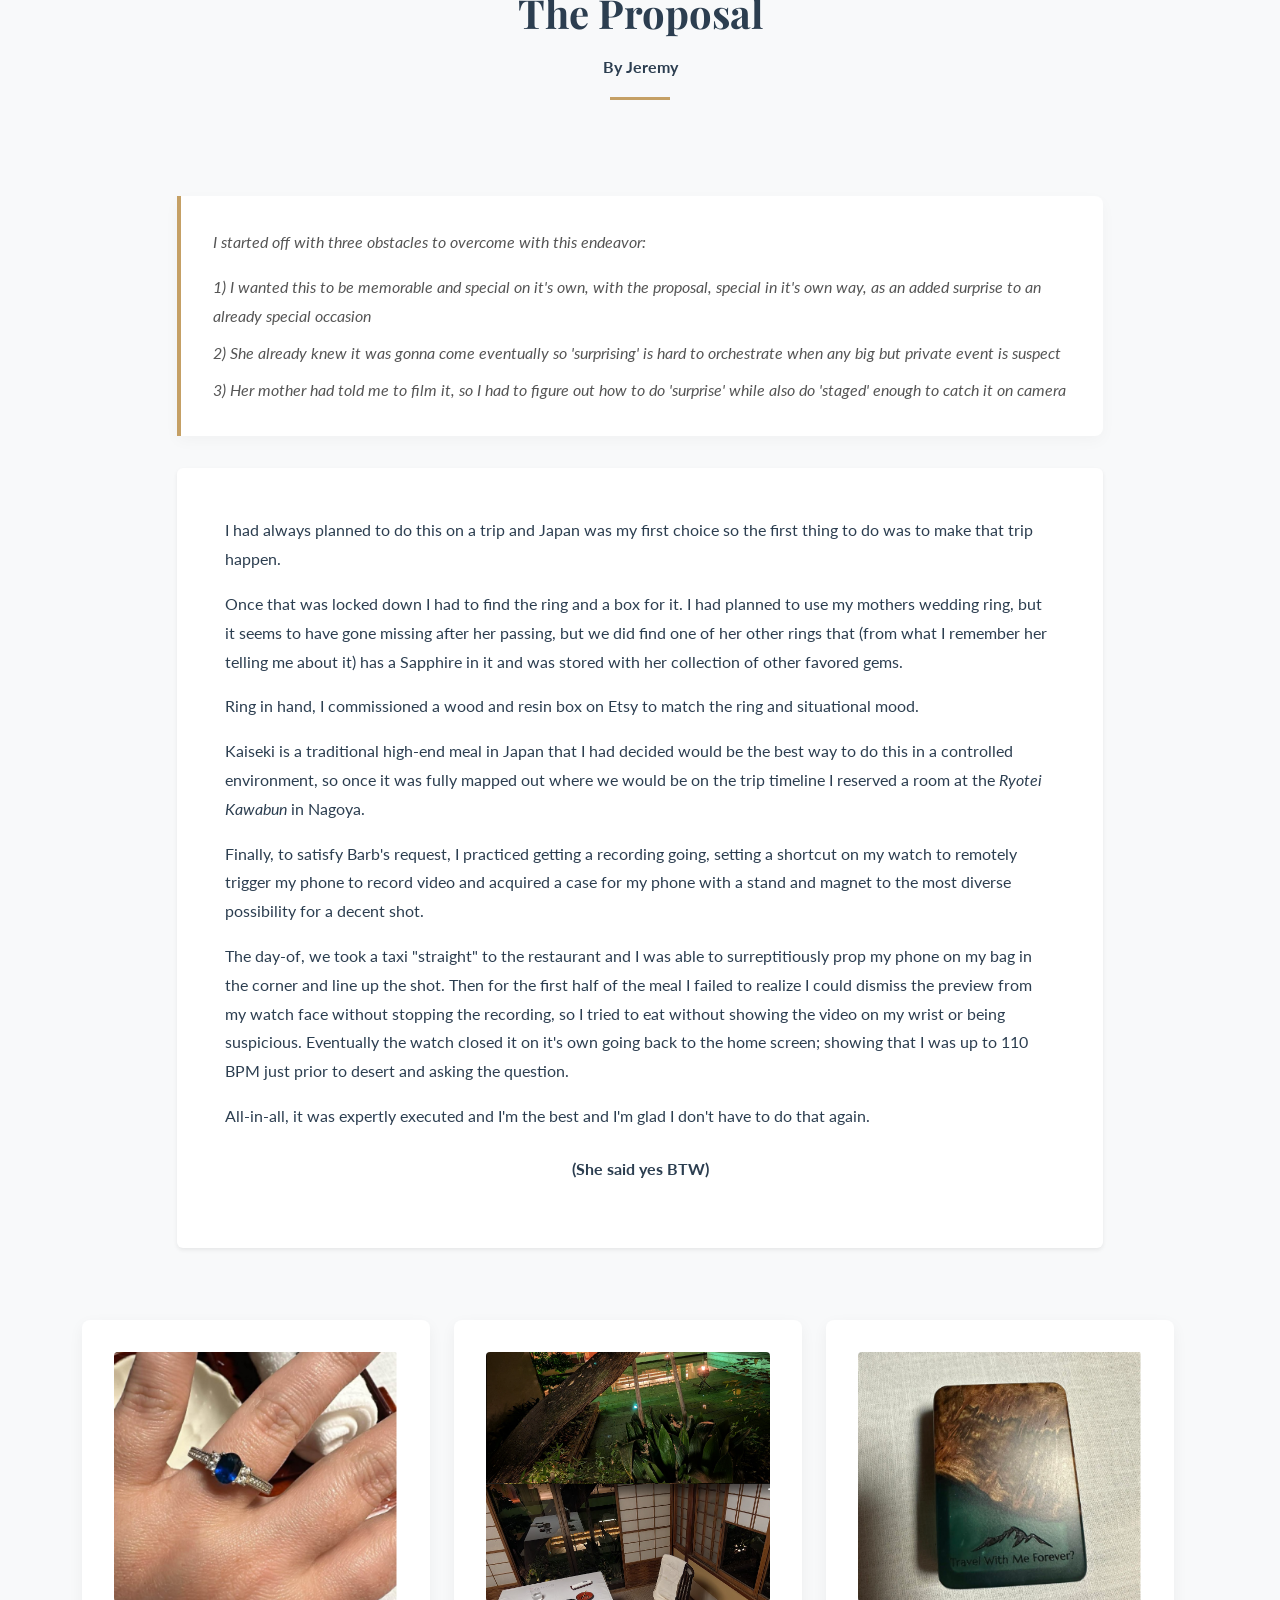
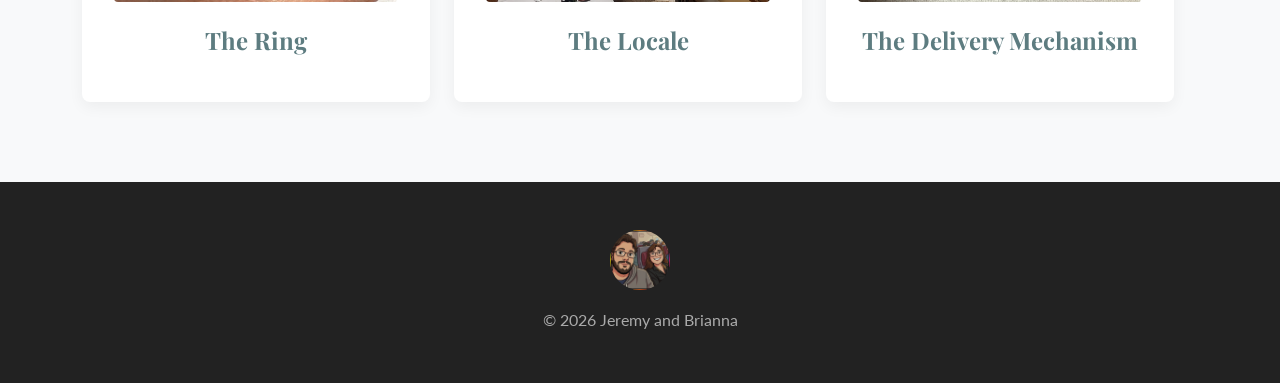
==== commit 02dea607: "Homepage Buttons" ====
--- a/index.html
+++ b/index.html
@@ -51,9 +51,19 @@
         <div class="hero-overlay"></div>
         <div class="hero-content">
             <span class="hero-subtitle">We're Getting Married!</span>
+            <span class="hero-date">October 24th, 2026</span>
             <h1 class="hero-title">Jeremy & Brianna</h1>
             <p class="lead mb-4">This site has all the info you need to come celebrate with us.</p>
-            <span class="hero-date">October 24th, 2026</span>
+            <div class="row g-3 justify-content-center">
+                <div class="col-6 col-md-3">
+                    <a href="#" class="btn btn-outline-light w-100 py-3 d-flex align-items-center justify-content-center" style="height: 100%;">Wedding Registry</a>
+                </div>
+                <div class="col-6 col-md-3">
+                    <a href="#" class="btn btn-outline-light w-100 py-3 d-flex align-items-center justify-content-center" style="height: 100%;">The Wedding Day</a>
+                </div>
+                <div class="col-6 col-md-3">
+                    <a href="#" class="btn btn-outline-light w-100 py-3 d-flex align-items-center justify-content-center" style="height: 100%;">Meet The Wedding Party</a>
+        </div>
         </div>
     </header>
 
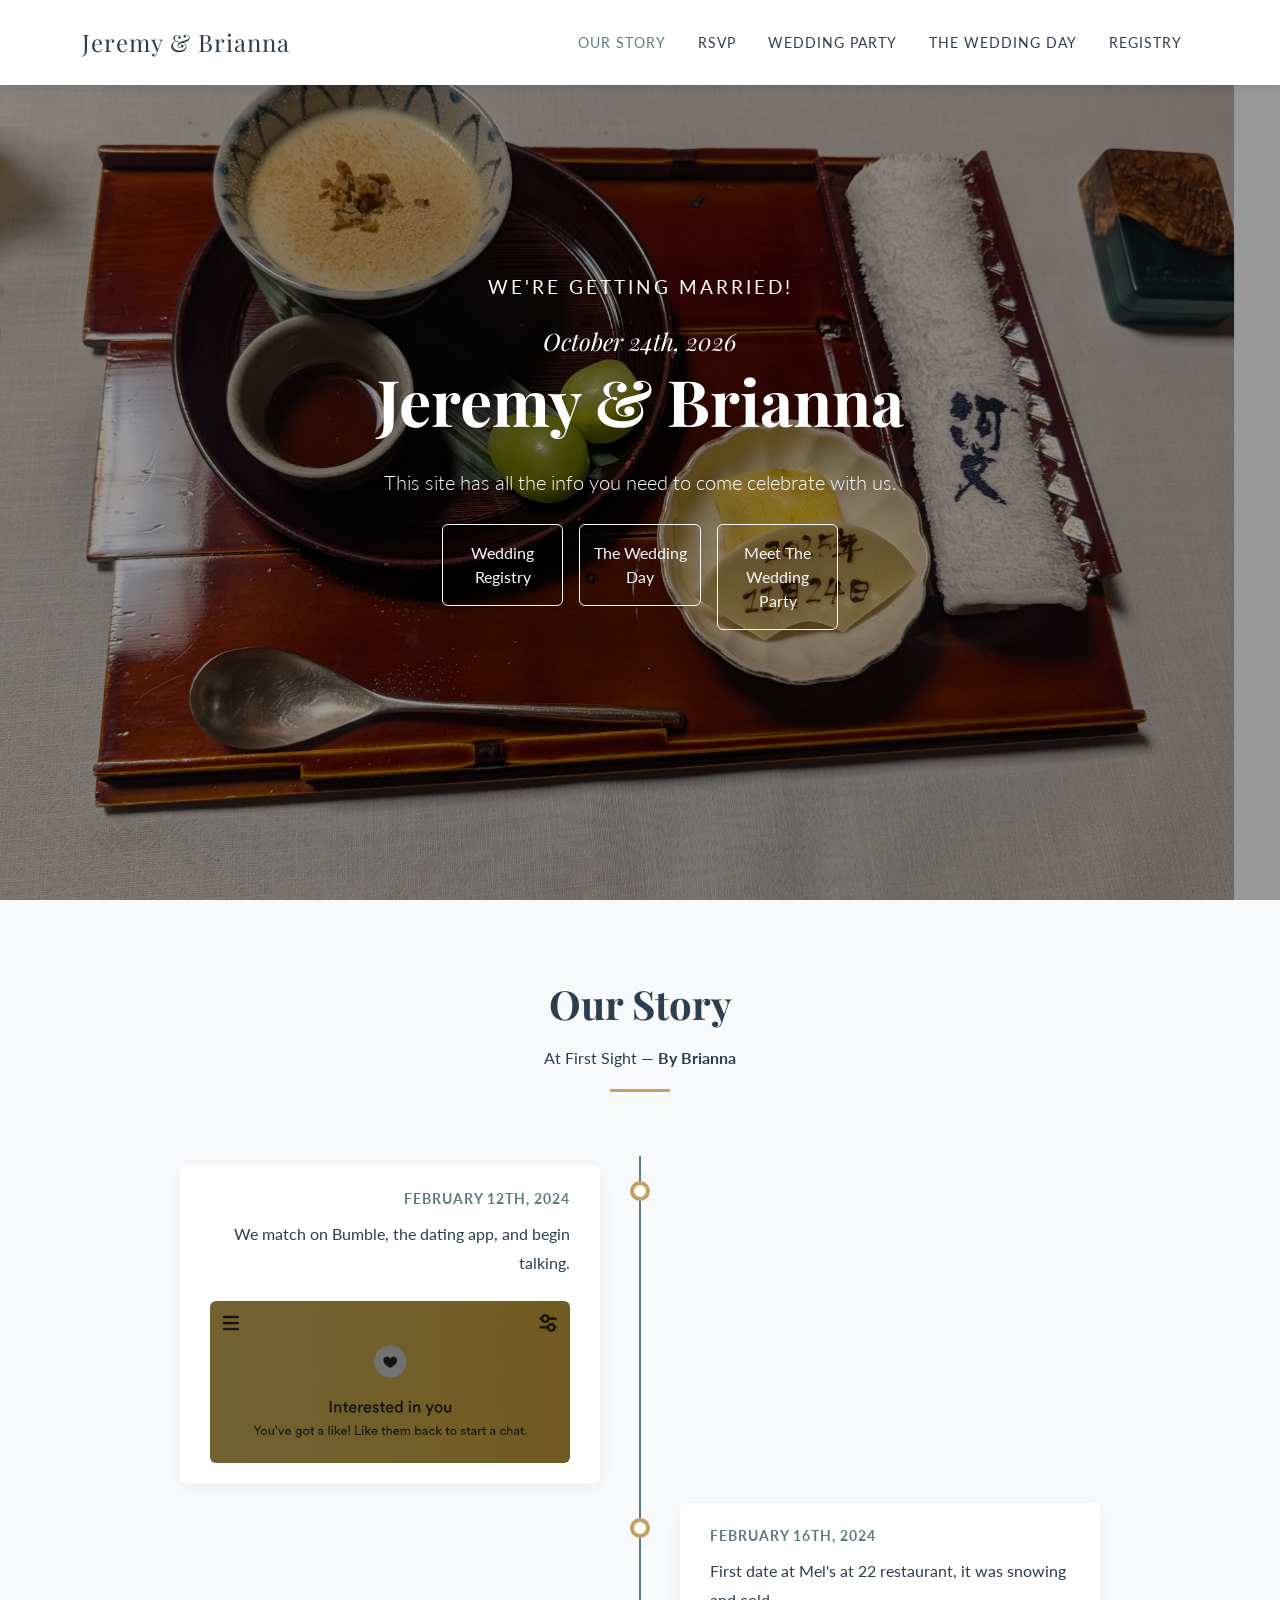
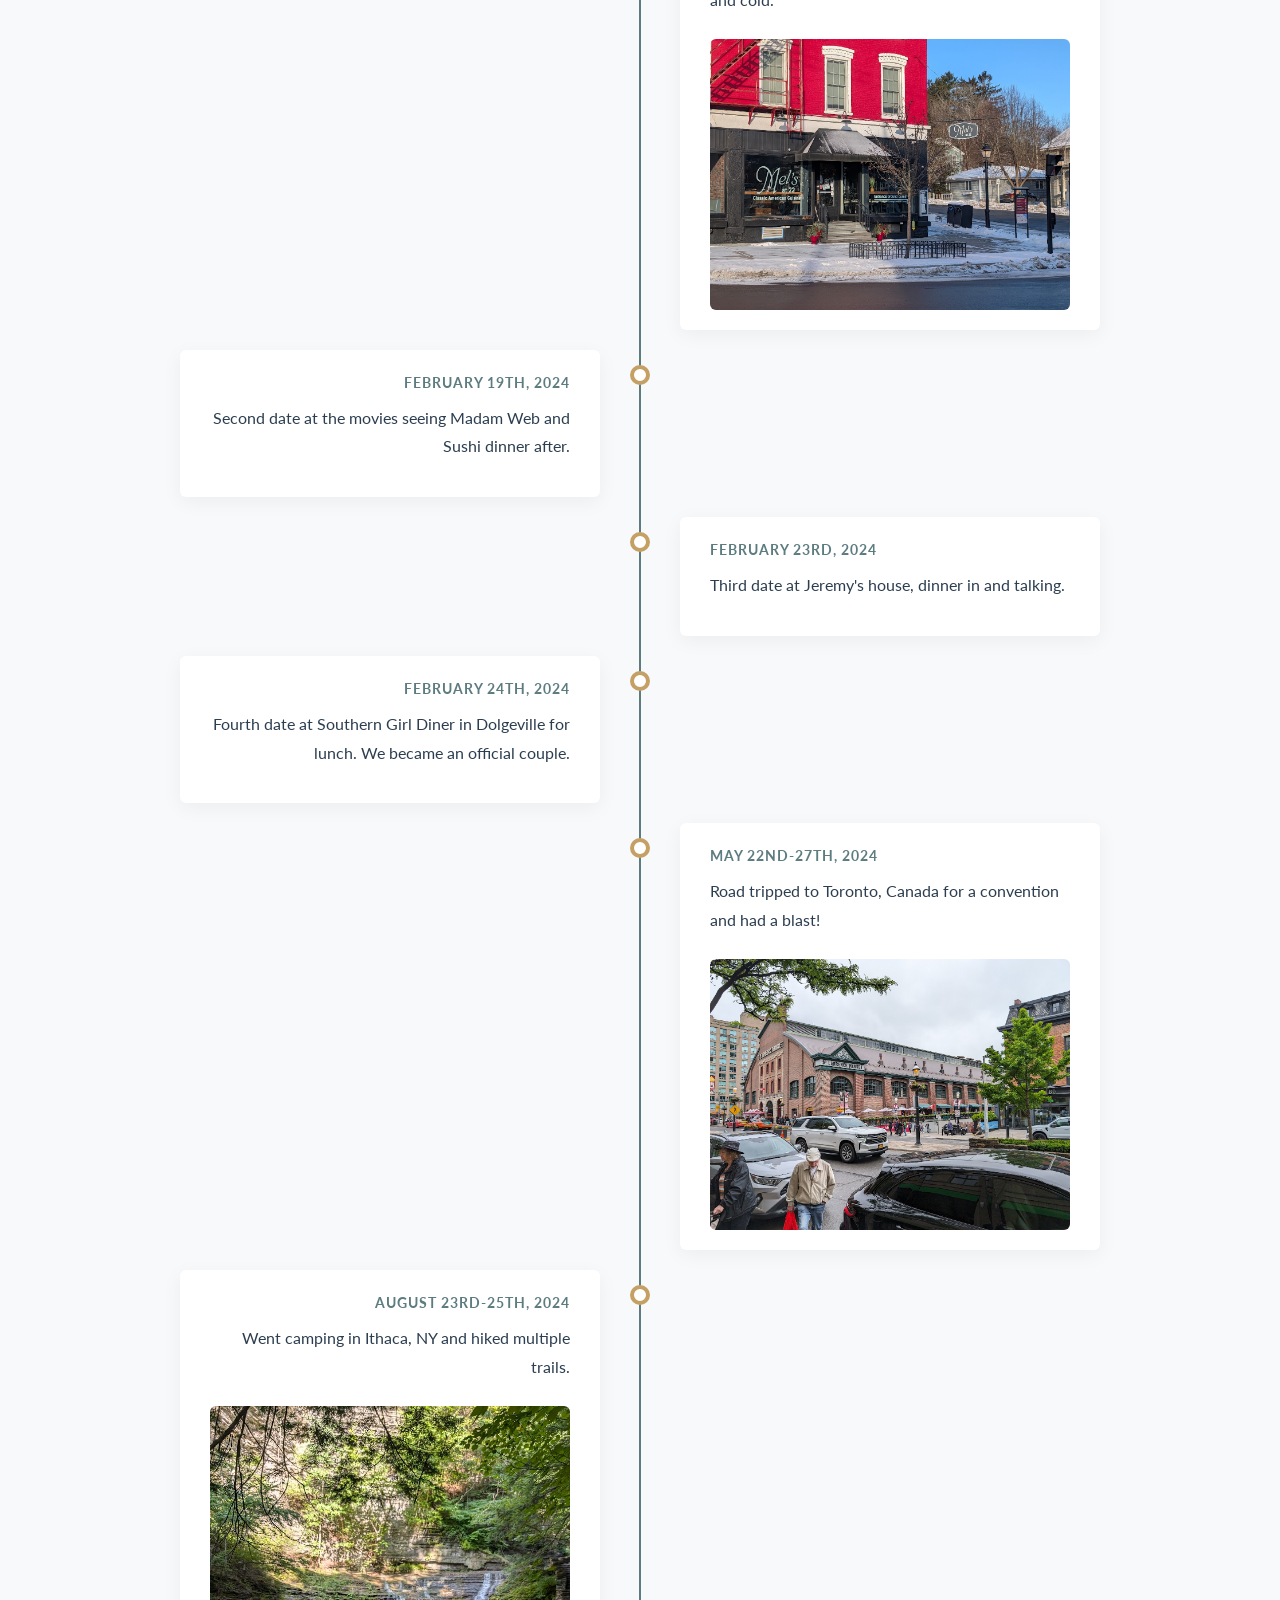
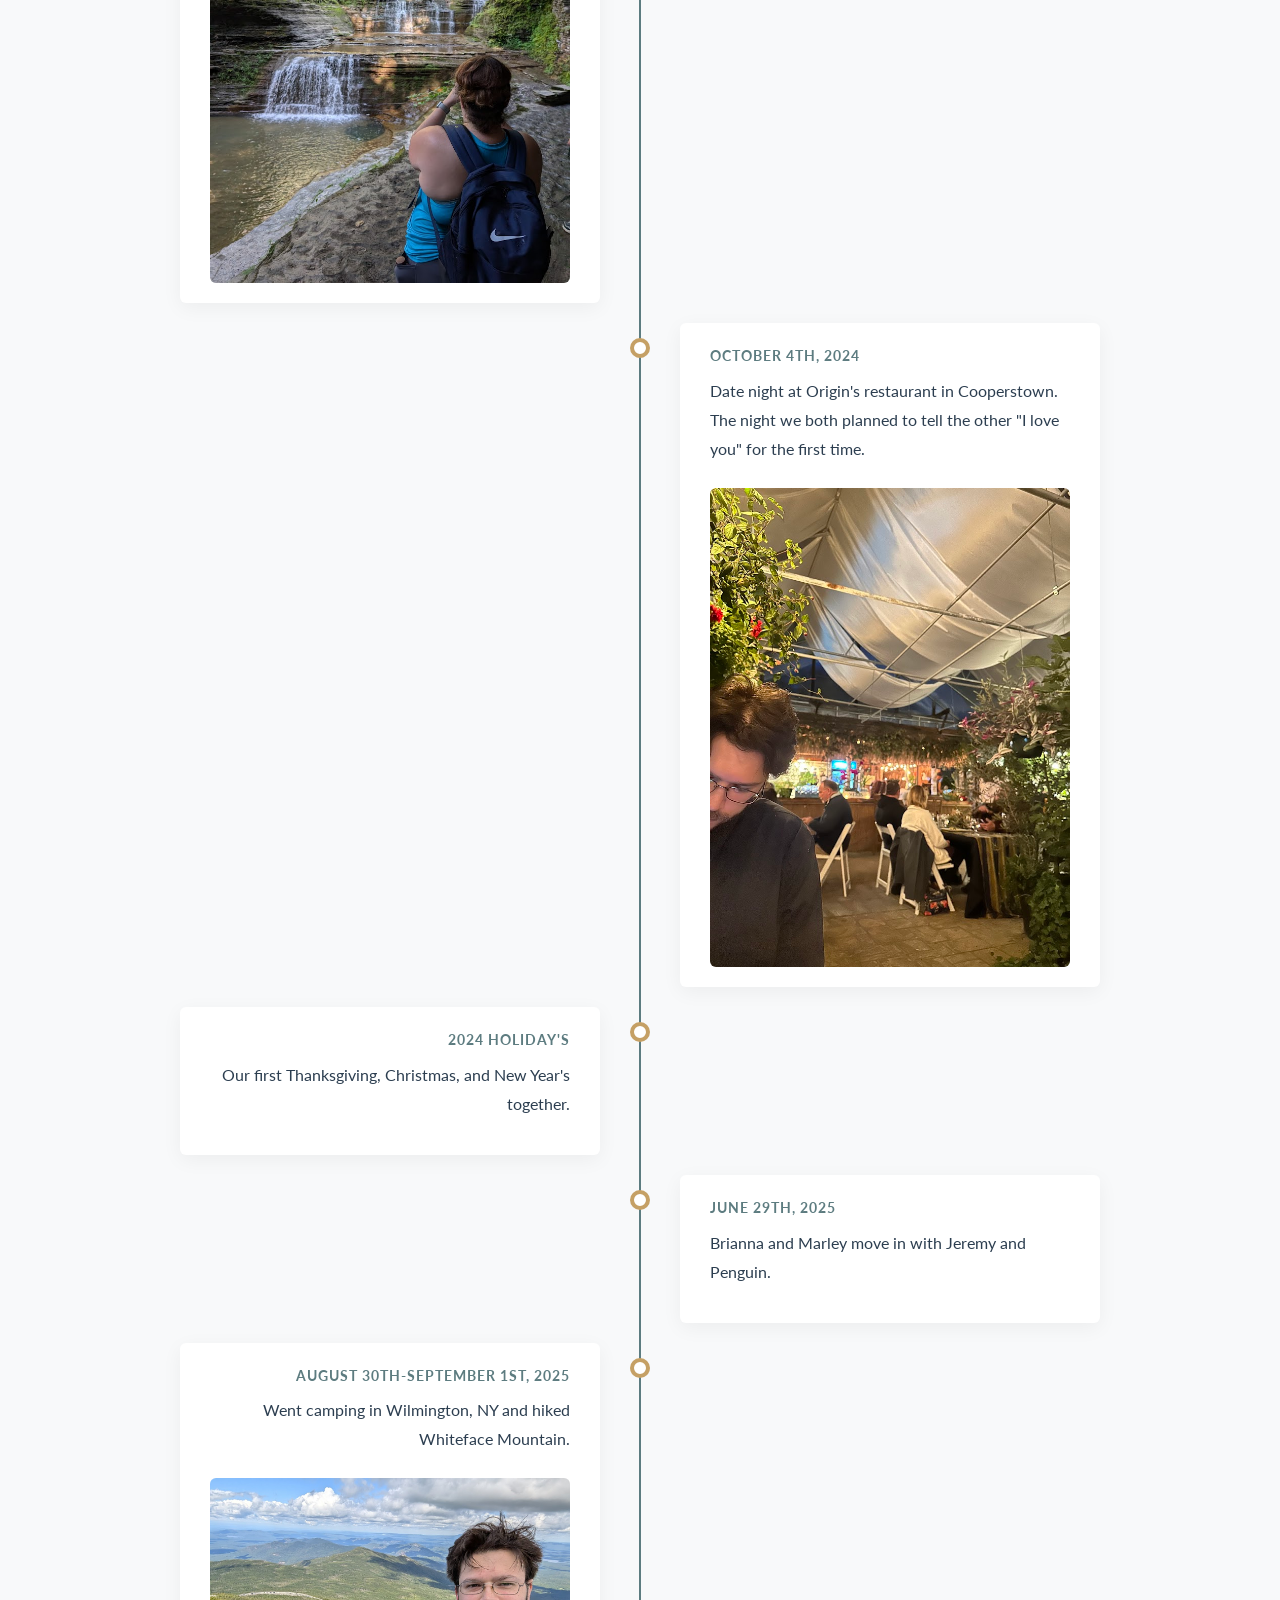
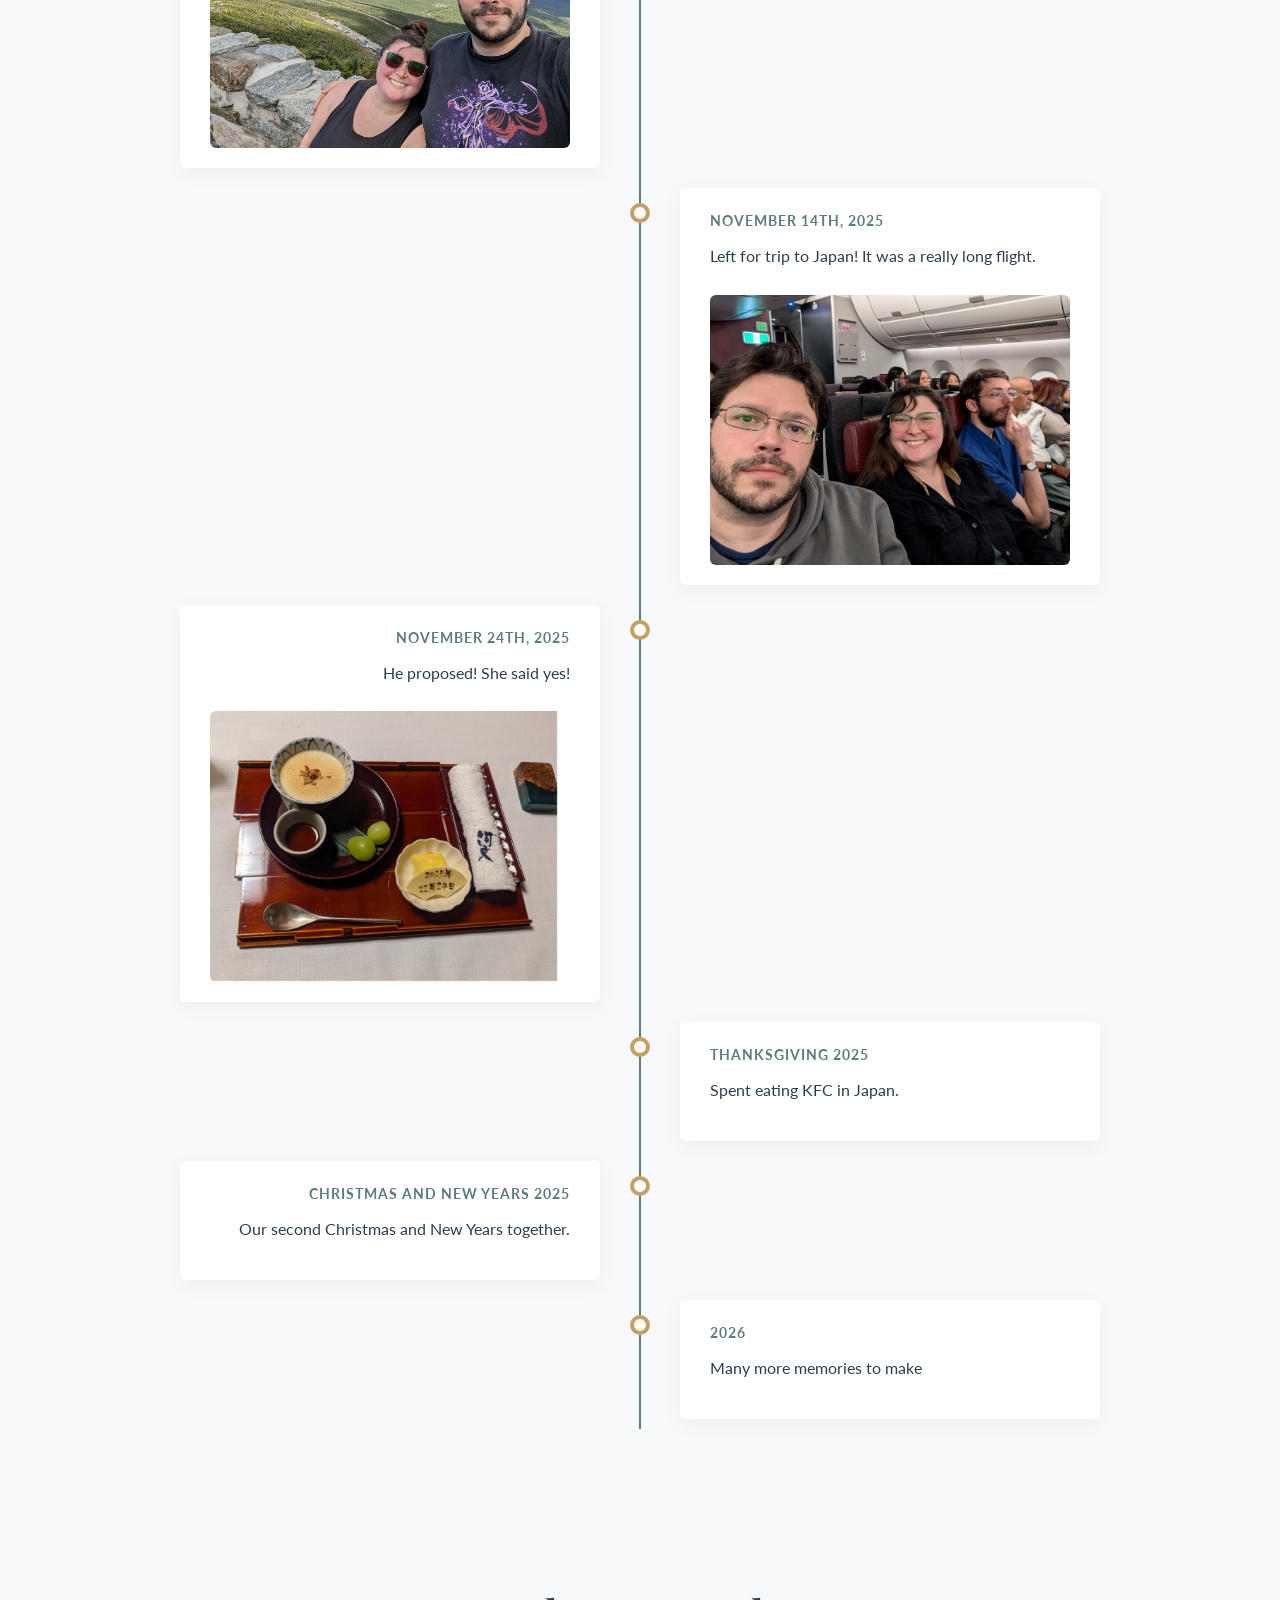
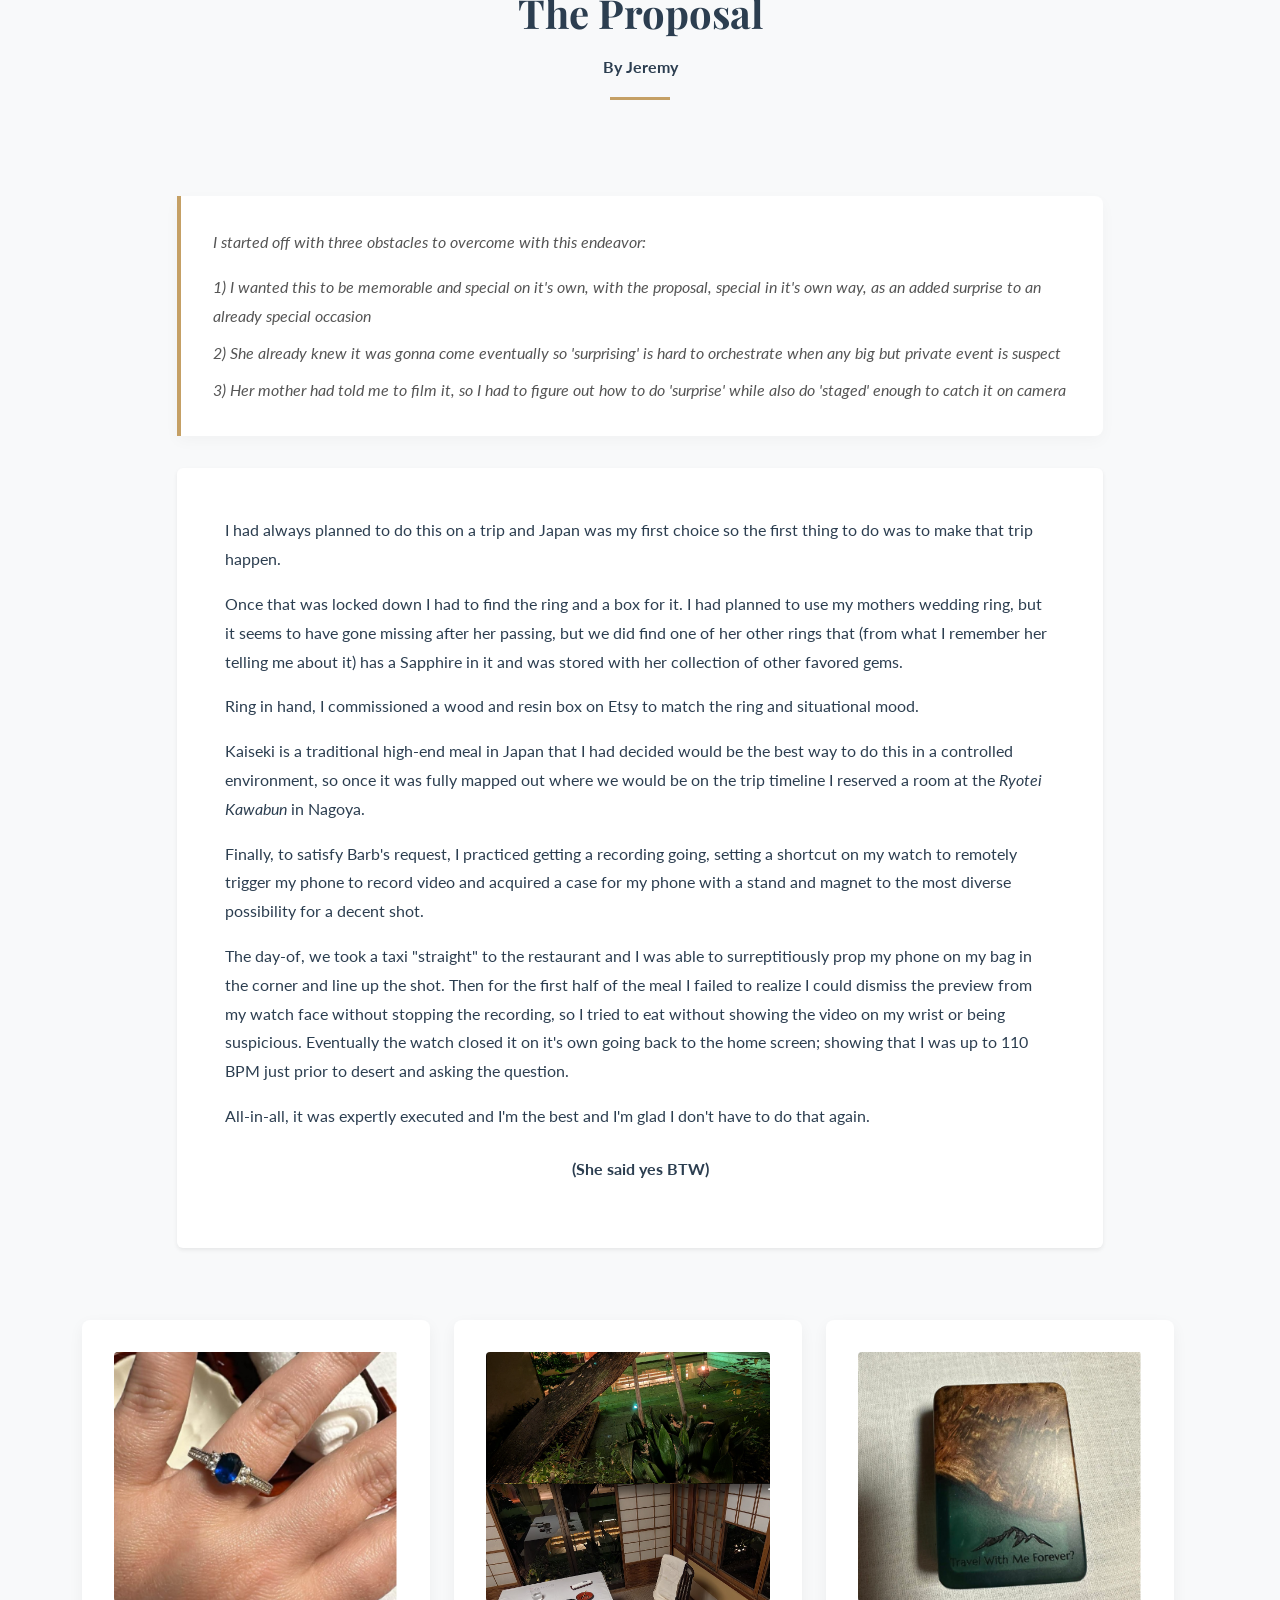
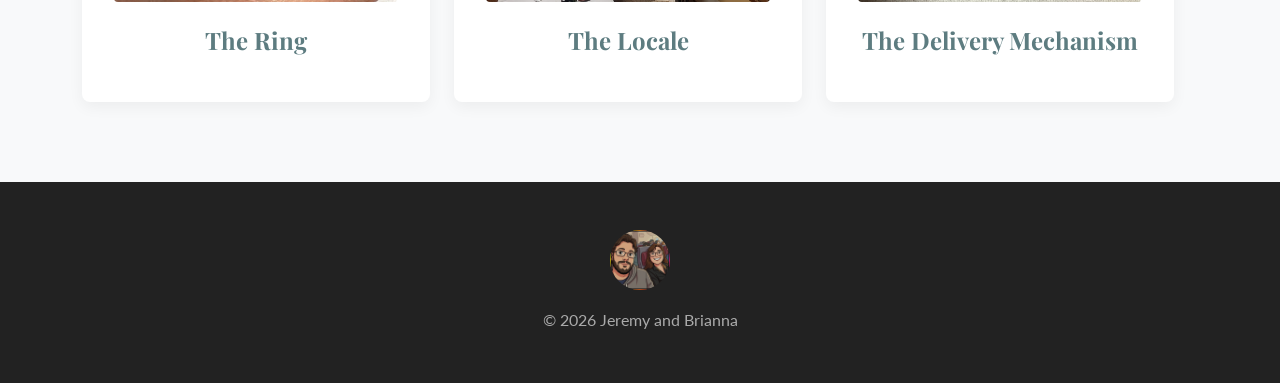
==== commit 259ba261: "button fix" ====
--- a/index.html
+++ b/index.html
@@ -47,25 +47,27 @@
     </nav>
 
     <!-- Hero Section -->
-    <header class="hero-section">
-        <div class="hero-overlay"></div>
-        <div class="hero-content">
-            <span class="hero-subtitle">We're Getting Married!</span>
-            <span class="hero-date">October 24th, 2026</span>
-            <h1 class="hero-title">Jeremy & Brianna</h1>
-            <p class="lead mb-4">This site has all the info you need to come celebrate with us.</p>
-            <div class="row g-3 justify-content-center">
-                <div class="col-6 col-md-3">
-                    <a href="#" class="btn btn-outline-light w-100 py-3 d-flex align-items-center justify-content-center" style="height: 100%;">Wedding Registry</a>
-                </div>
-                <div class="col-6 col-md-3">
-                    <a href="#" class="btn btn-outline-light w-100 py-3 d-flex align-items-center justify-content-center" style="height: 100%;">The Wedding Day</a>
-                </div>
-                <div class="col-6 col-md-3">
-                    <a href="#" class="btn btn-outline-light w-100 py-3 d-flex align-items-center justify-content-center" style="height: 100%;">Meet The Wedding Party</a>
-        </div>
-        </div>
-    </header>
+<header class="hero-section">
+    <div class="hero-overlay"></div>
+    <div class="hero-content">
+        <span class="hero-subtitle">We're Getting Married!</span>
+        <span class="hero-date">October 24th, 2026</span>
+        <h1 class="hero-title">Jeremy & Brianna</h1>
+        <p class="lead mb-4">This site has all the info you need to come celebrate with us.</p>
+        
+        <div class="row g-3 justify-content-center">
+            <div class="col-6 col-md-3">
+                <a href="registry.html" class="btn btn-outline-light w-100 py-3 d-flex align-items-center justify-content-center" style="min-height: 80px;">Wedding Registry</a>
+            </div>
+            <div class="col-6 col-md-3">
+                <a href="wedding-day.html" class="btn btn-outline-light w-100 py-3 d-flex align-items-center justify-content-center" style="min-height: 80px;">The Wedding Day</a>
+            </div>
+            <div class="col-6 col-md-3">
+                <a href="wedding-party.html" class="btn btn-outline-light w-100 py-3 d-flex align-items-center justify-content-center" style="min-height: 80px;">Meet The Wedding Party</a>
+            </div>
+        </div>
+    </div>
+</header>
 
     <!-- Our Story Timeline -->
     <section class="section-padding bg-light" id="story">
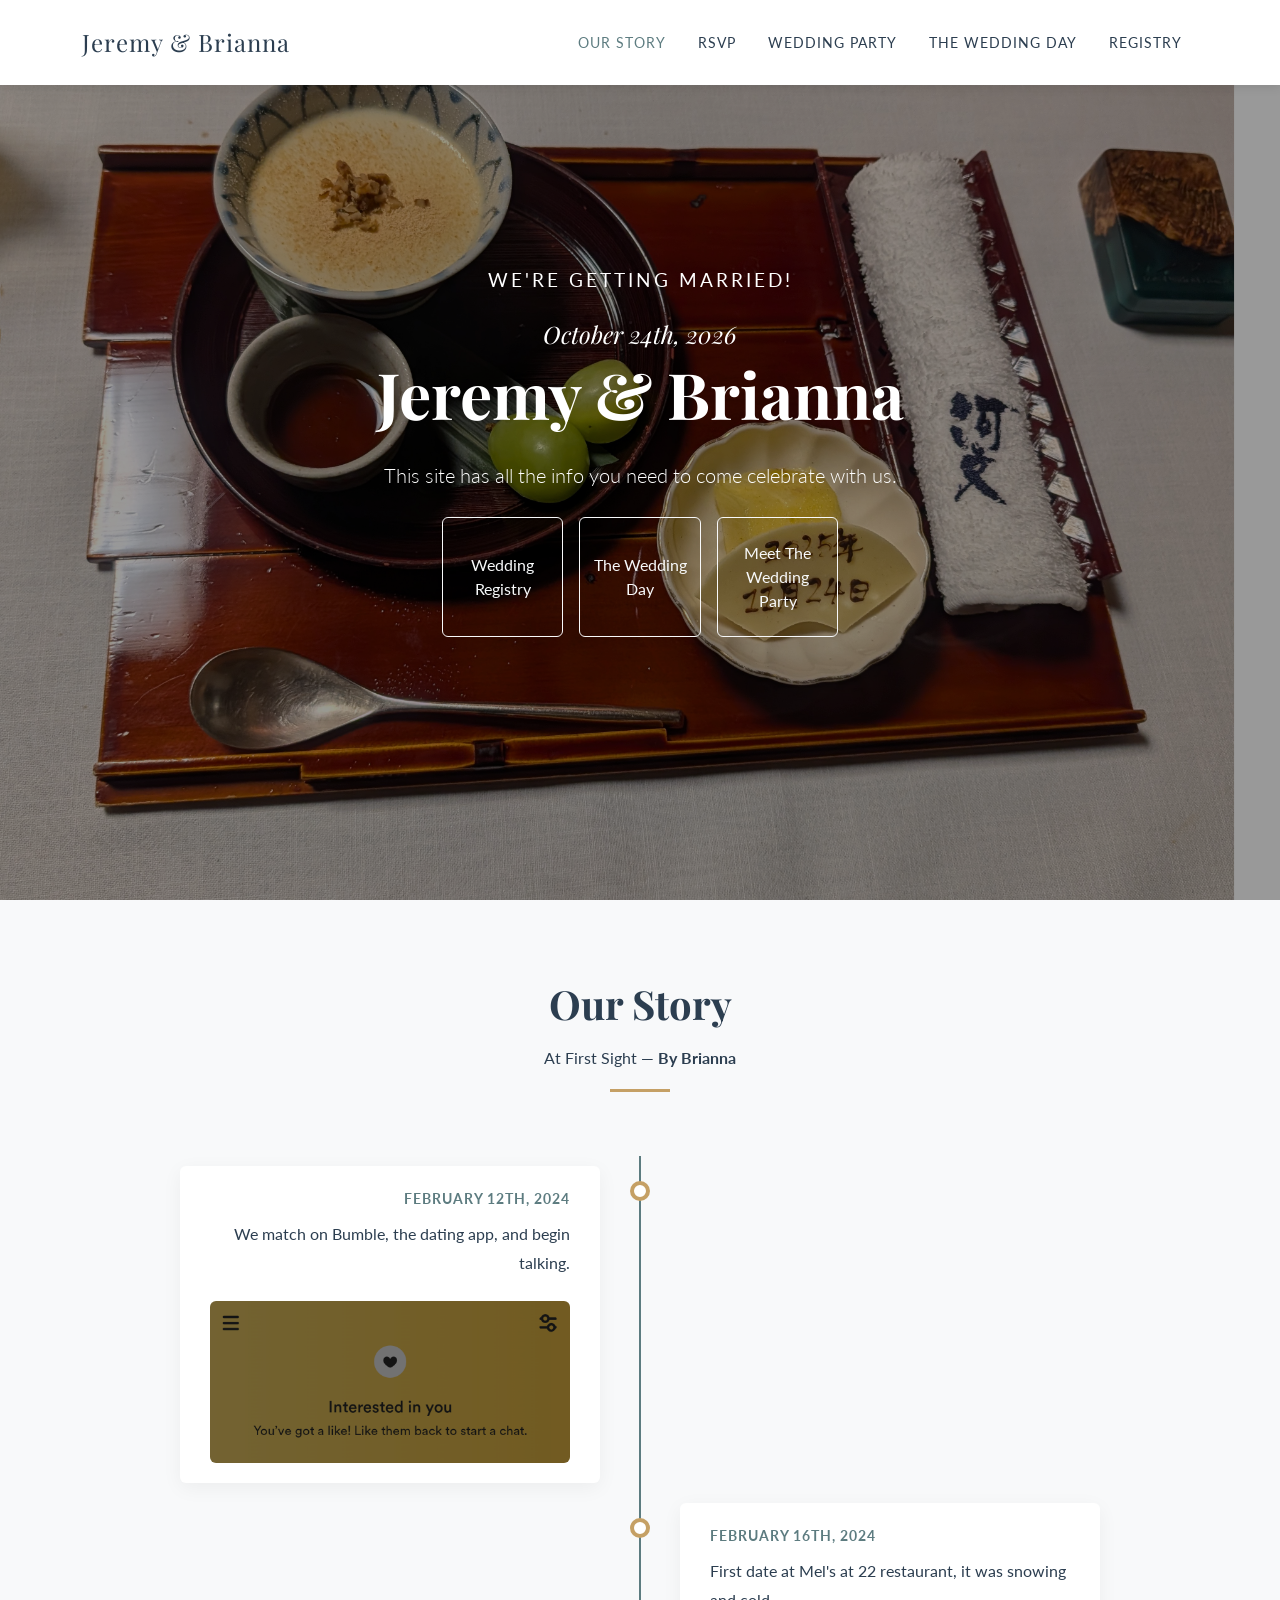
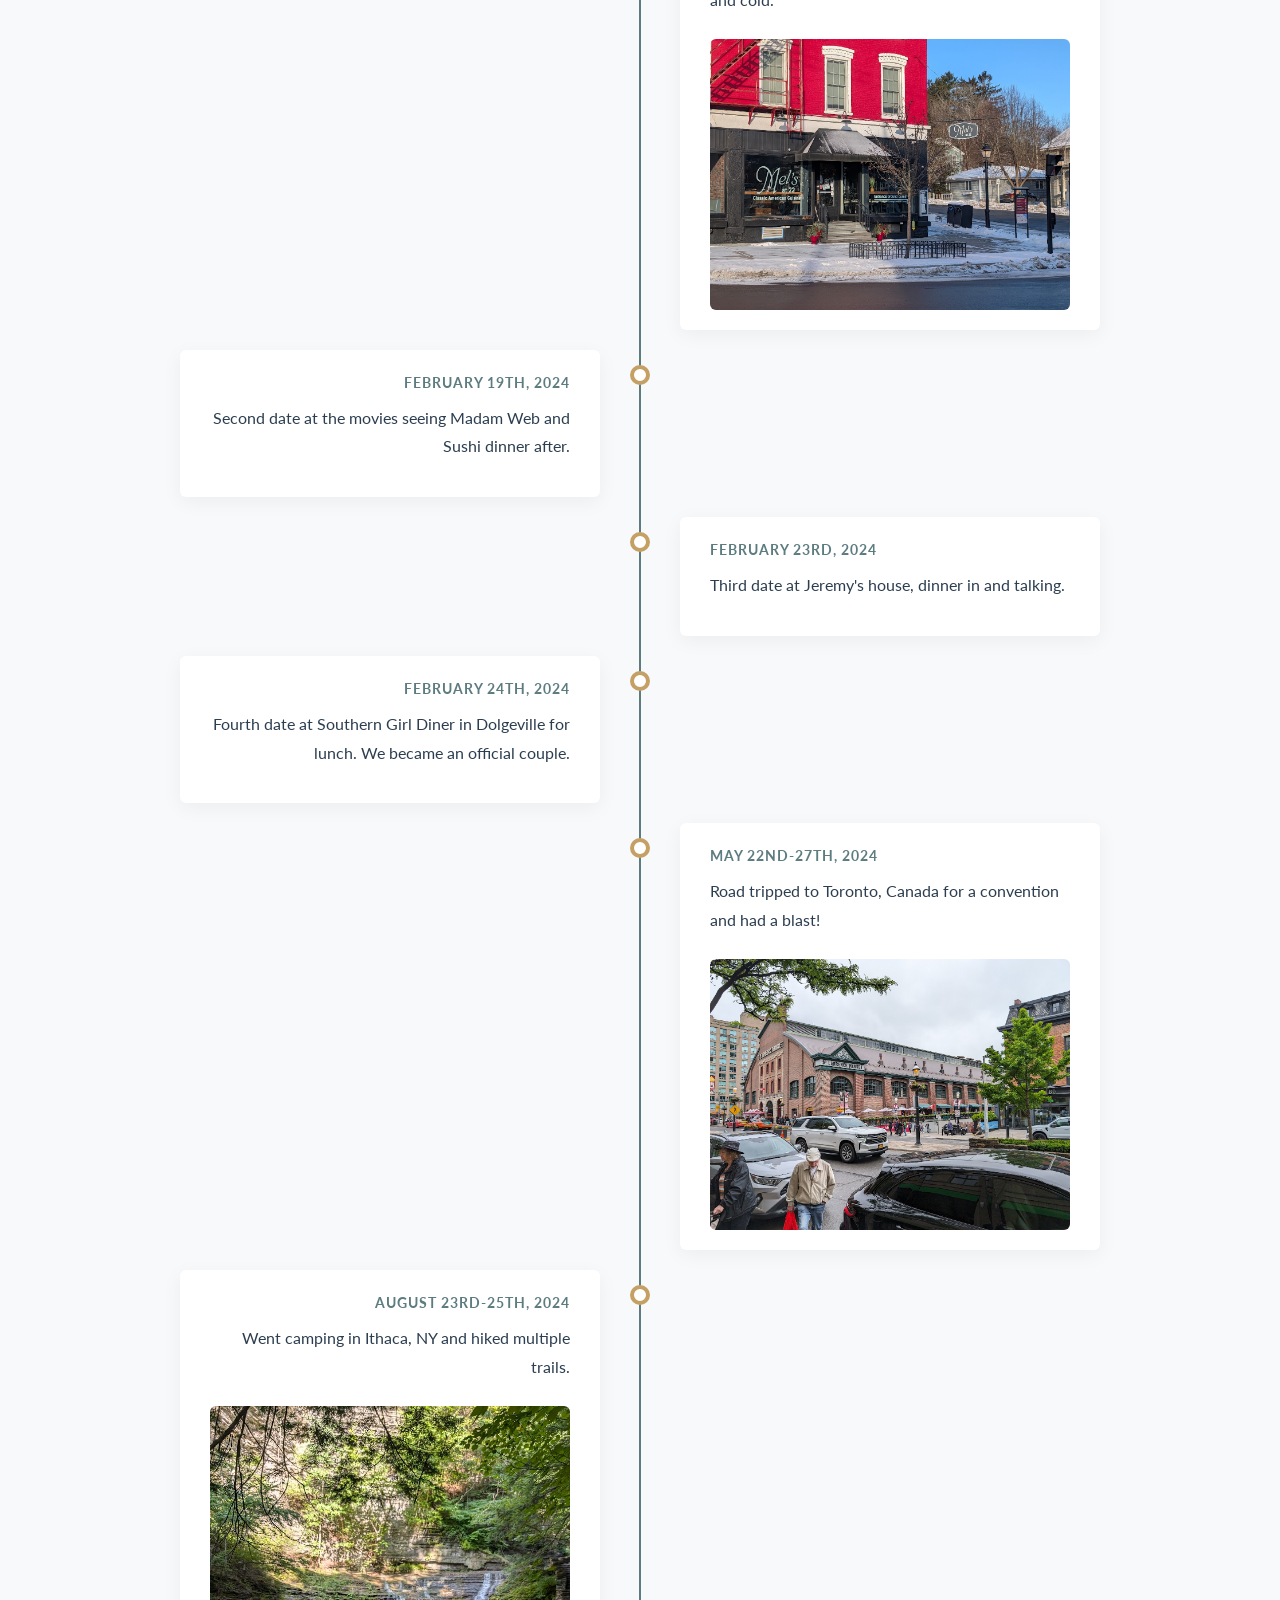
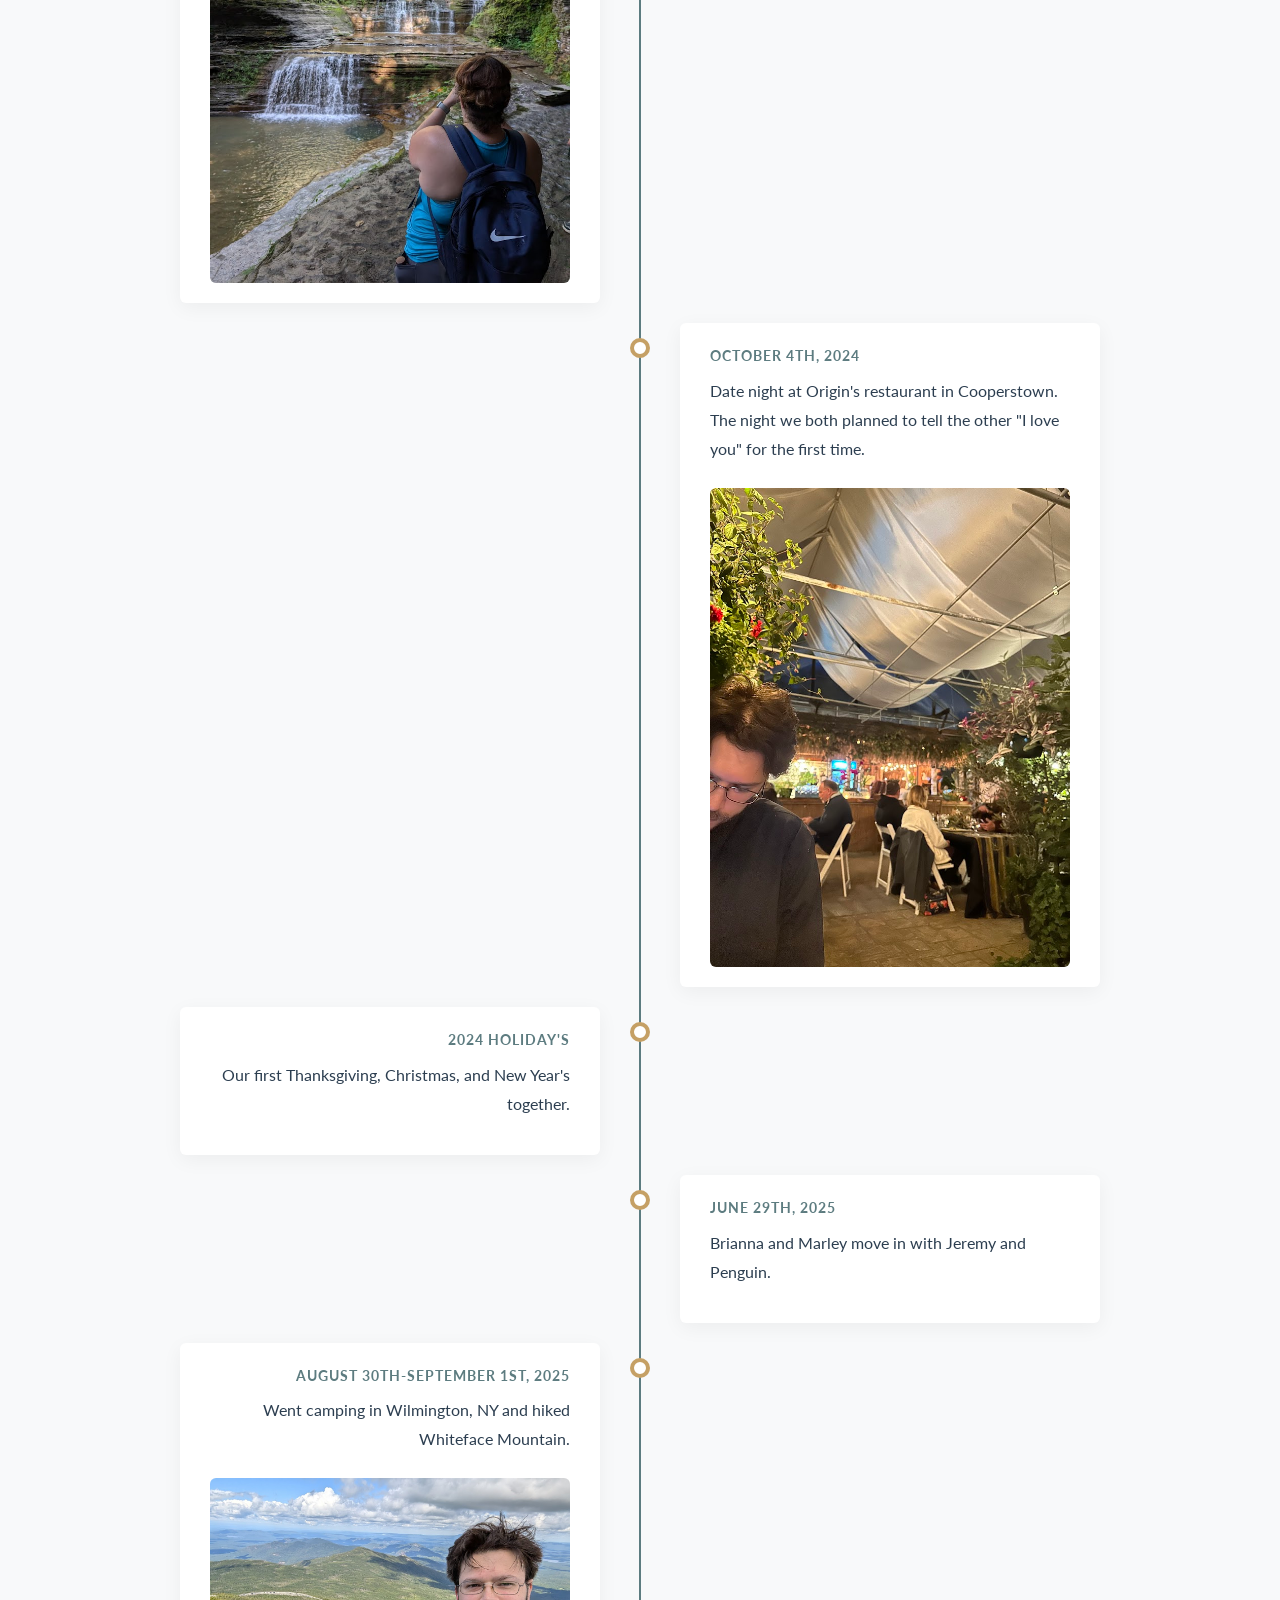
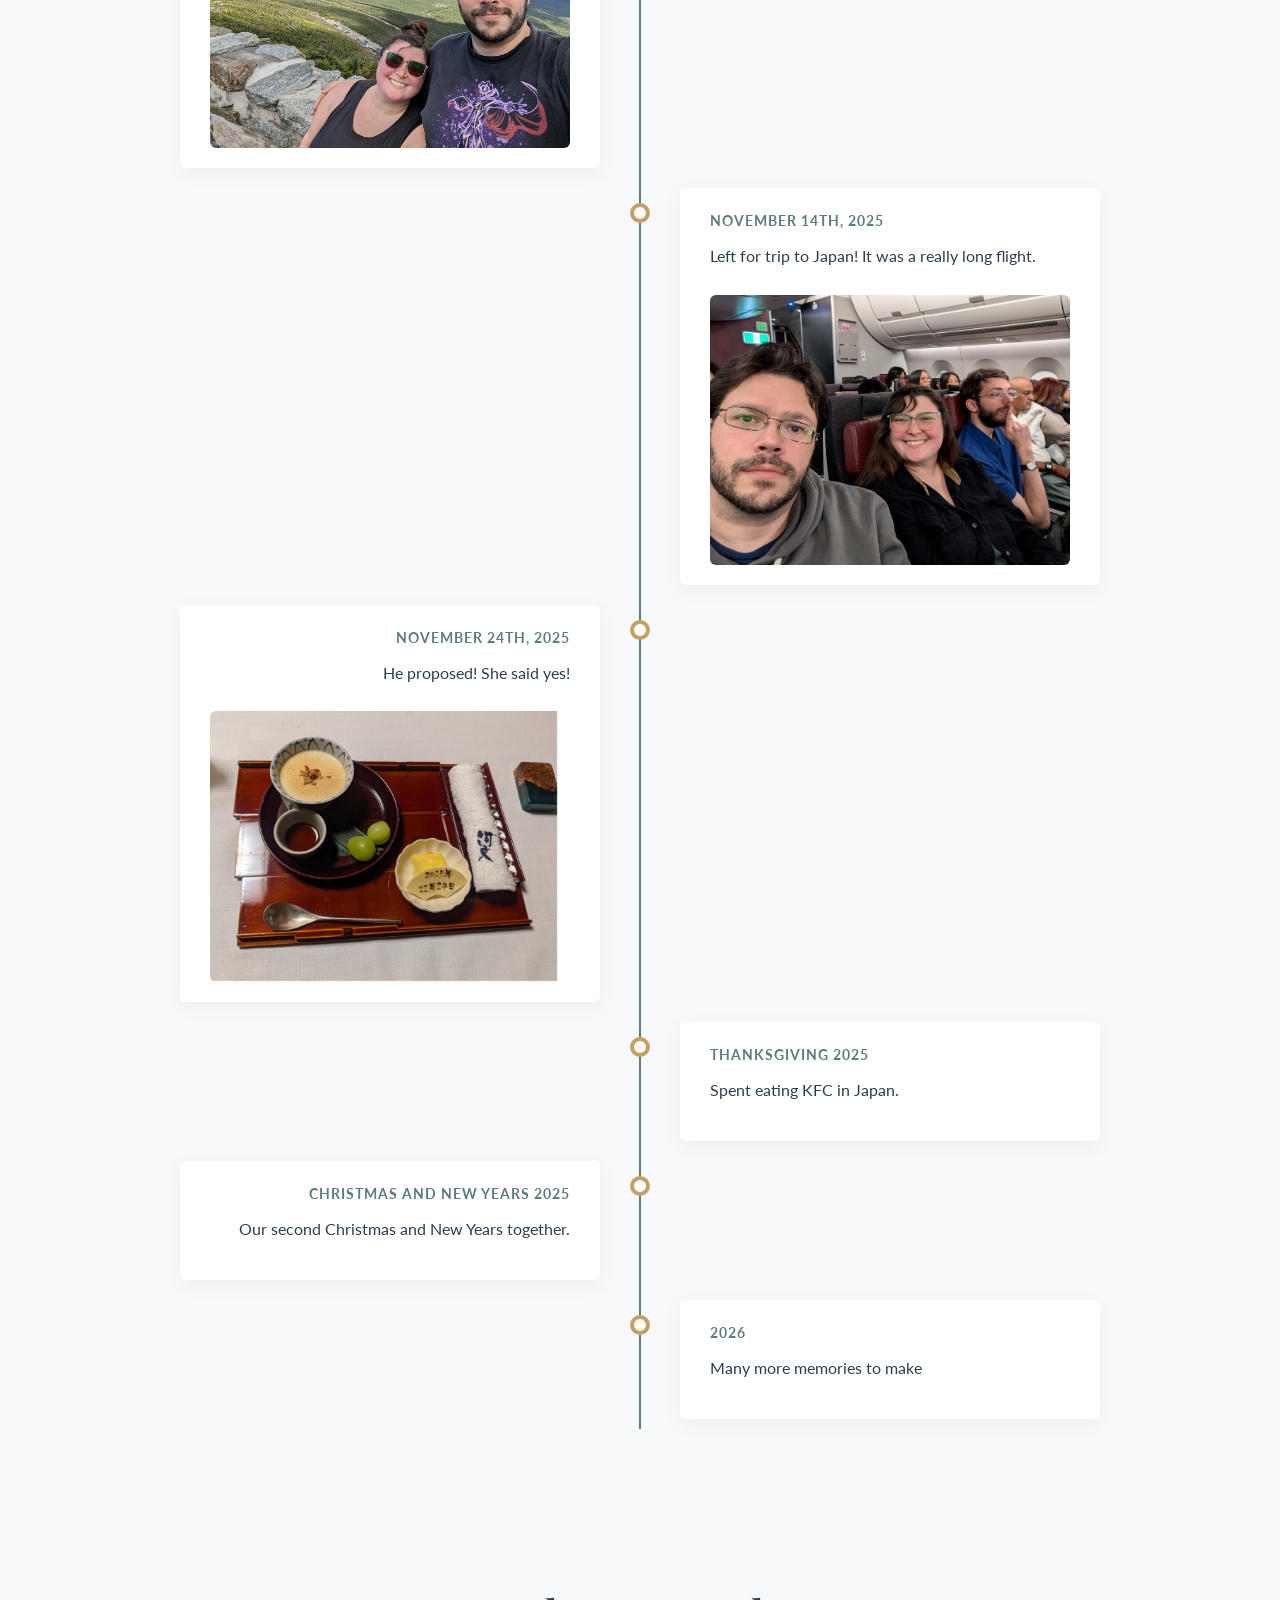
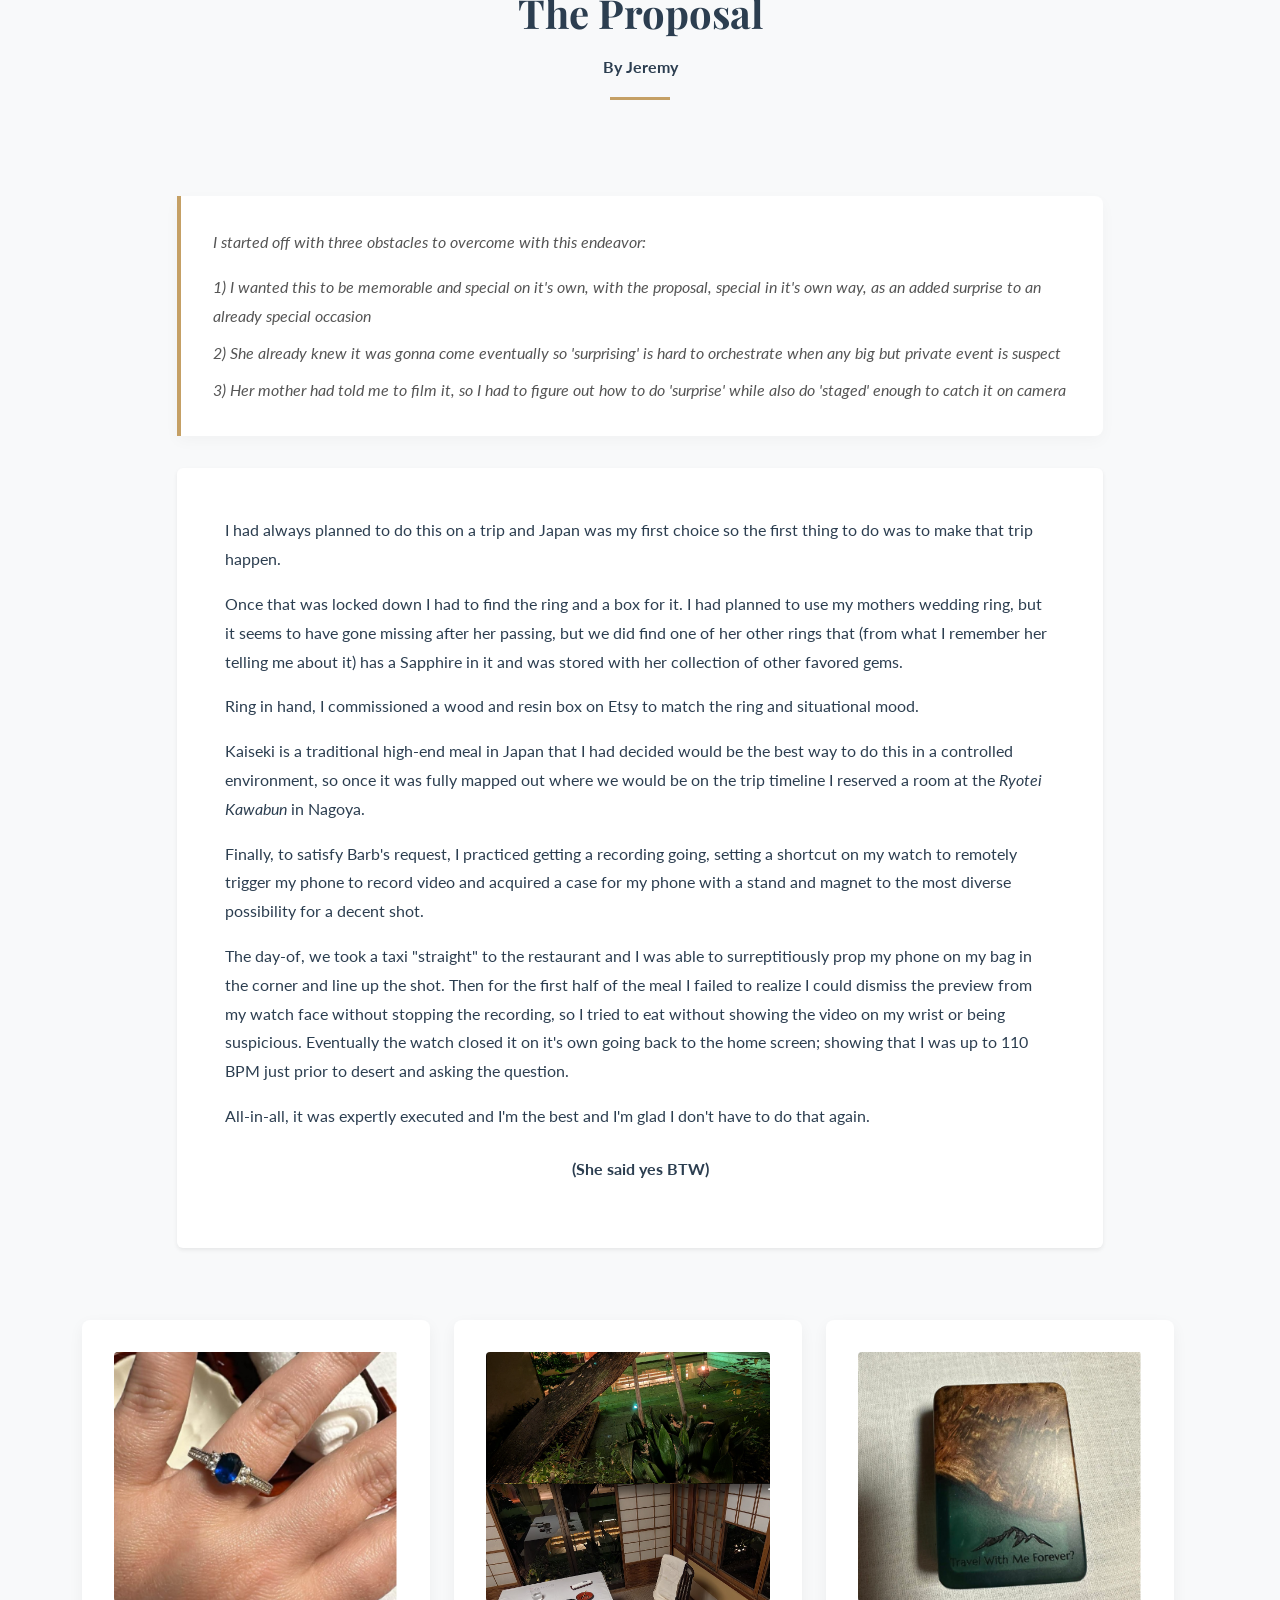
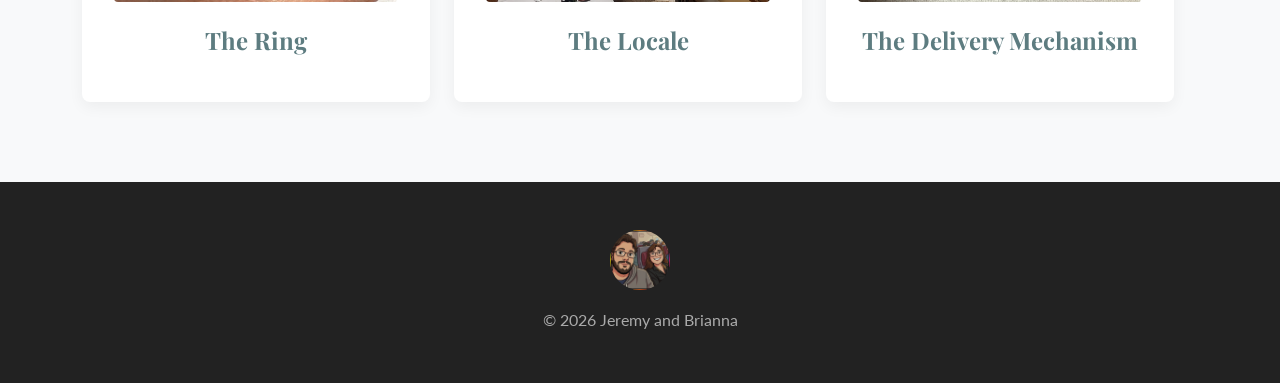
==== commit ce3e091f: "button fixes" ====
--- a/index.html
+++ b/index.html
@@ -57,13 +57,13 @@
         
         <div class="row g-3 justify-content-center">
             <div class="col-6 col-md-3">
-                <a href="registry.html" class="btn btn-outline-light w-100 py-3 d-flex align-items-center justify-content-center" style="min-height: 80px;">Wedding Registry</a>
+                <a href="registry.html" class="btn btn-outline-light w-100 py-3 d-flex align-items-center justify-content-center" style="min-height: 120px;">Wedding Registry</a>
             </div>
             <div class="col-6 col-md-3">
-                <a href="wedding-day.html" class="btn btn-outline-light w-100 py-3 d-flex align-items-center justify-content-center" style="min-height: 80px;">The Wedding Day</a>
+                <a href="wedding-day.html" class="btn btn-outline-light w-100 py-3 d-flex align-items-center justify-content-center" style="min-height: 120px;">The Wedding Day</a>
             </div>
             <div class="col-6 col-md-3">
-                <a href="wedding-party.html" class="btn btn-outline-light w-100 py-3 d-flex align-items-center justify-content-center" style="min-height: 80px;">Meet The Wedding Party</a>
+                <a href="wedding-party.html" class="btn btn-outline-light w-100 py-3 d-flex align-items-center justify-content-center" style="min-height: 120px;">Meet The Wedding Party</a>
             </div>
         </div>
     </div>
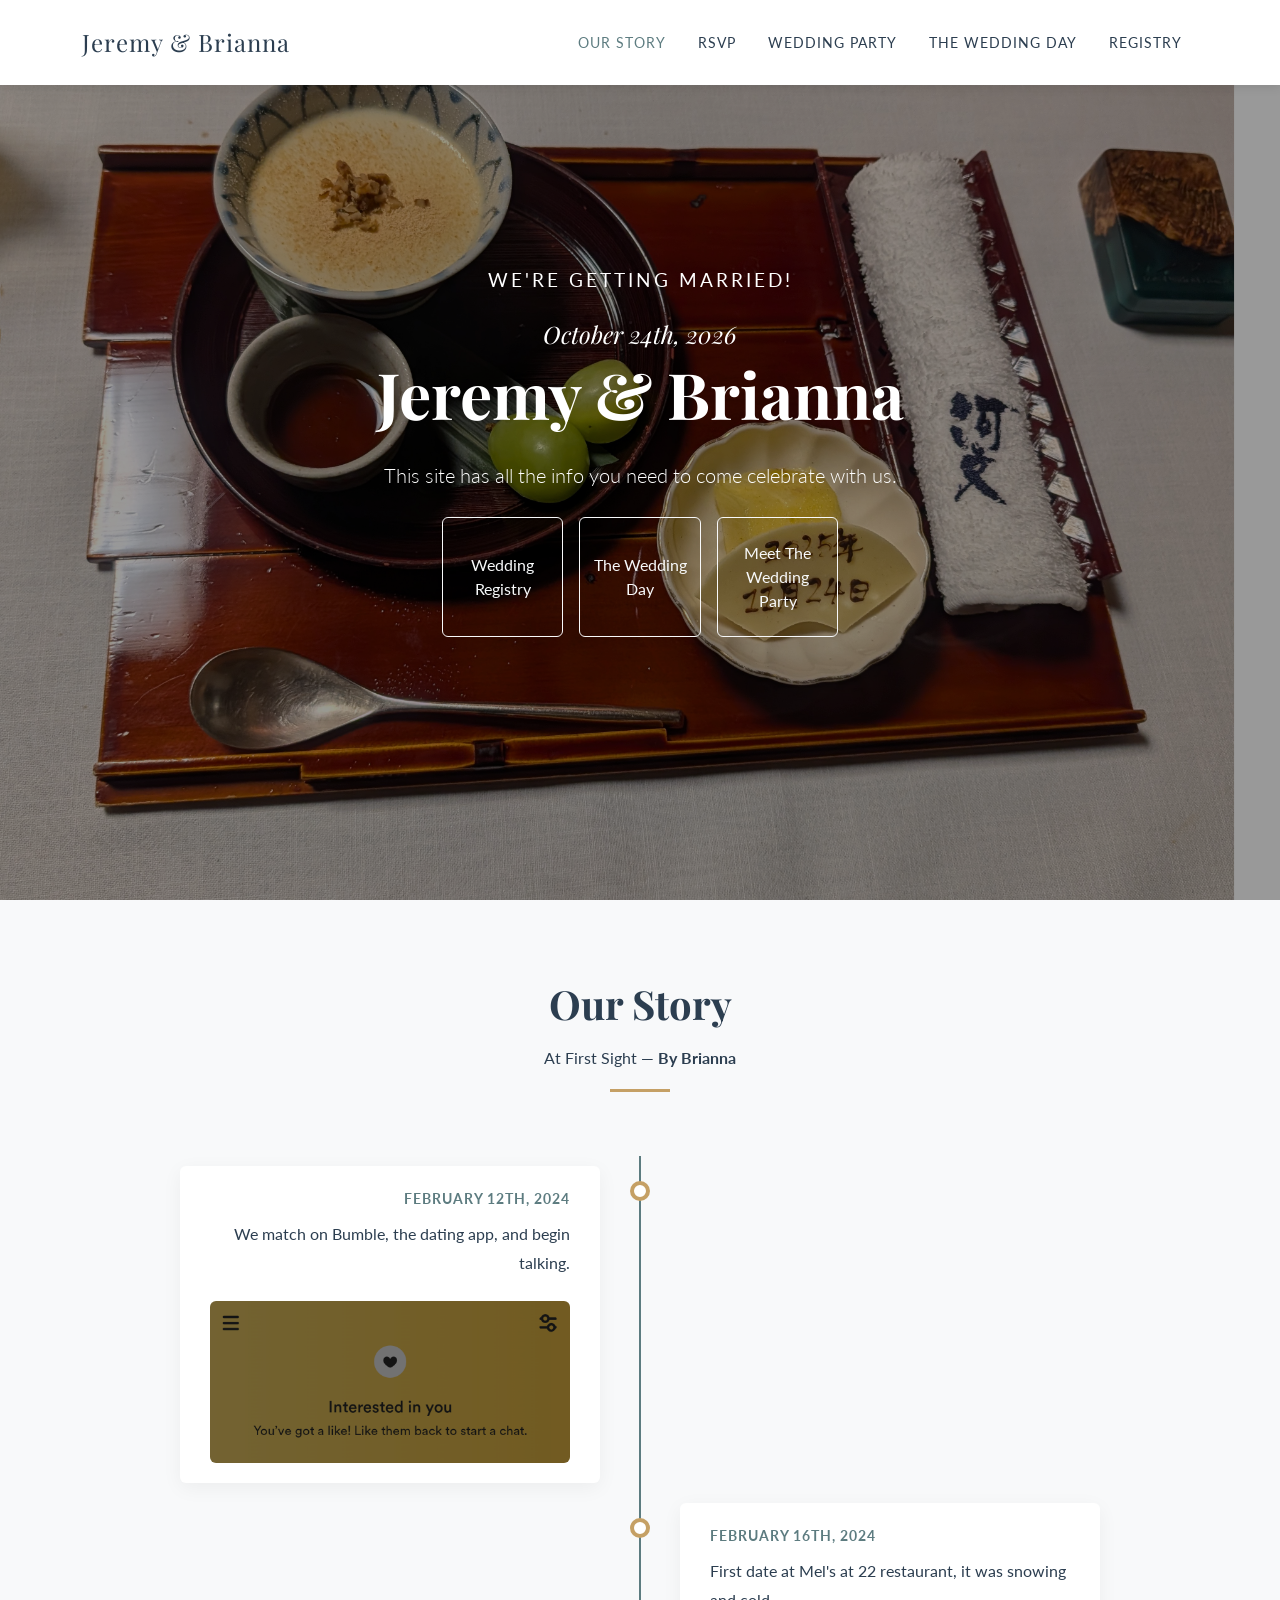
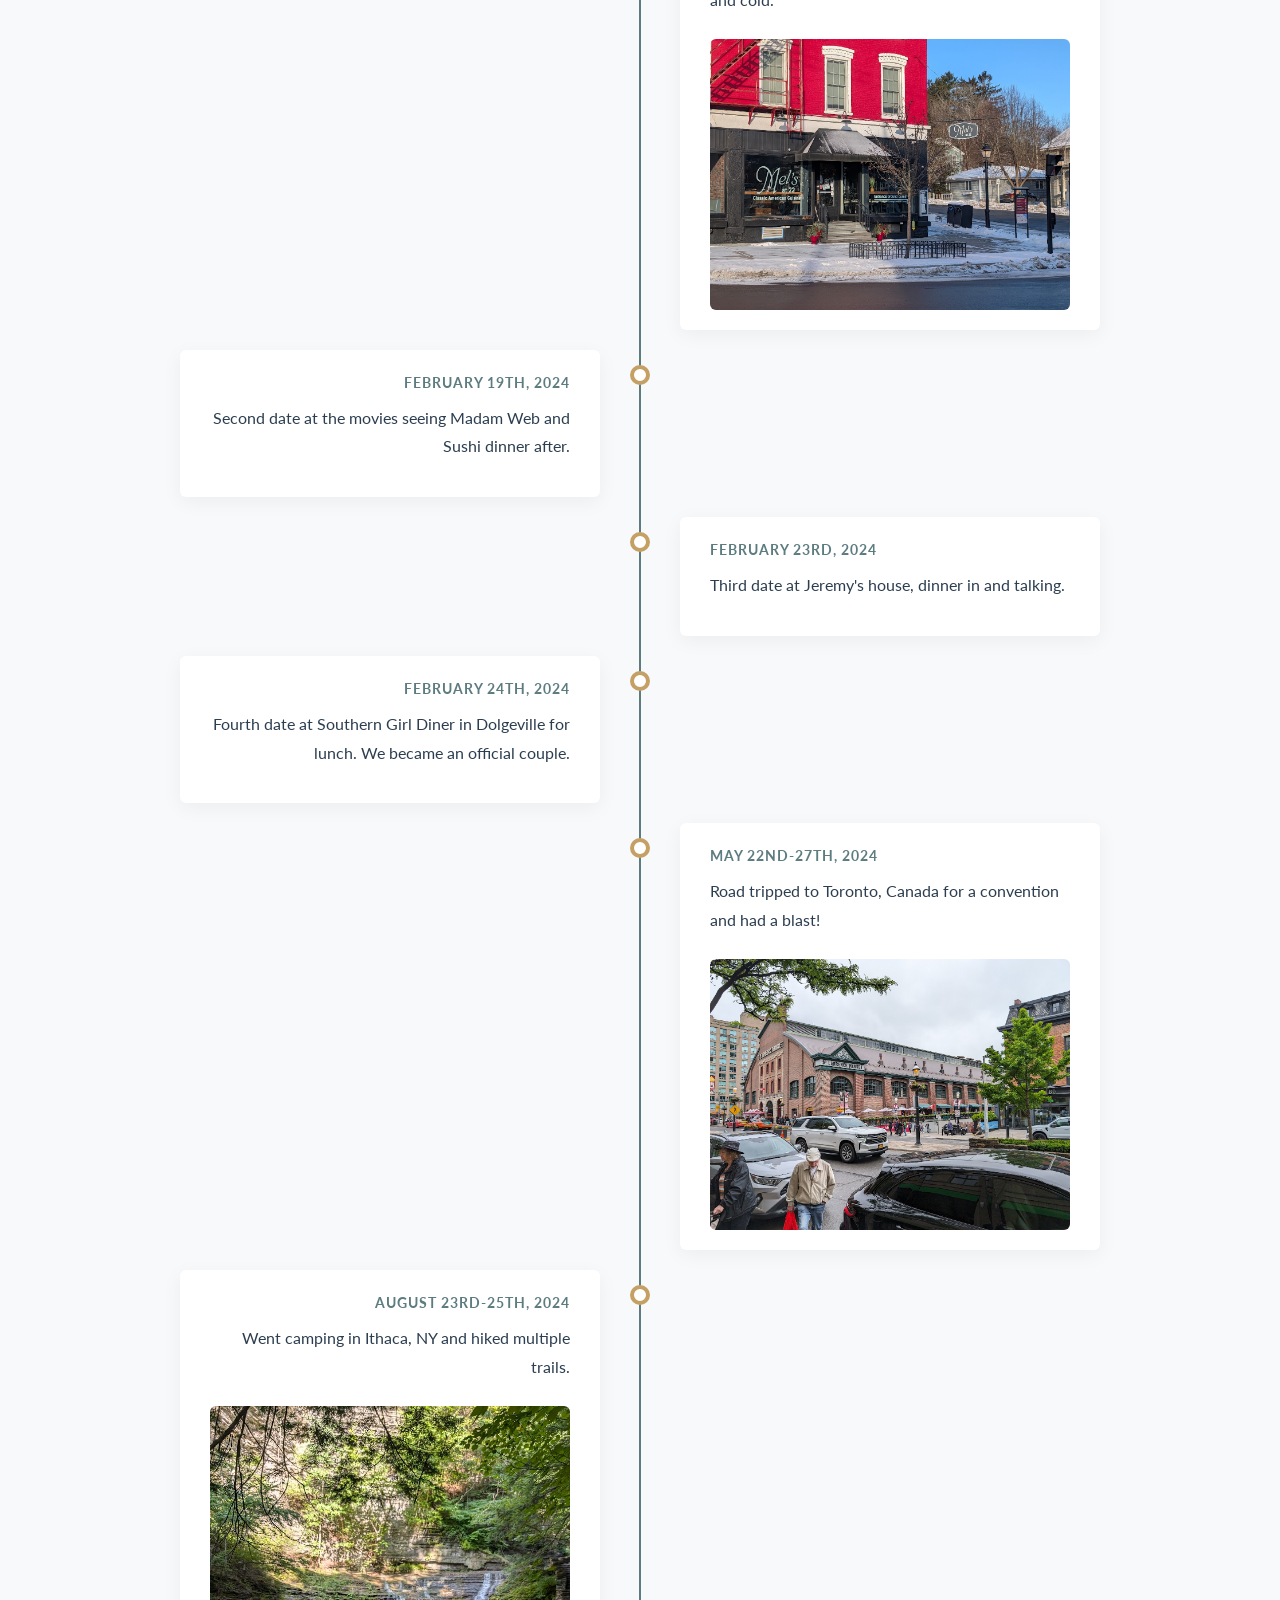
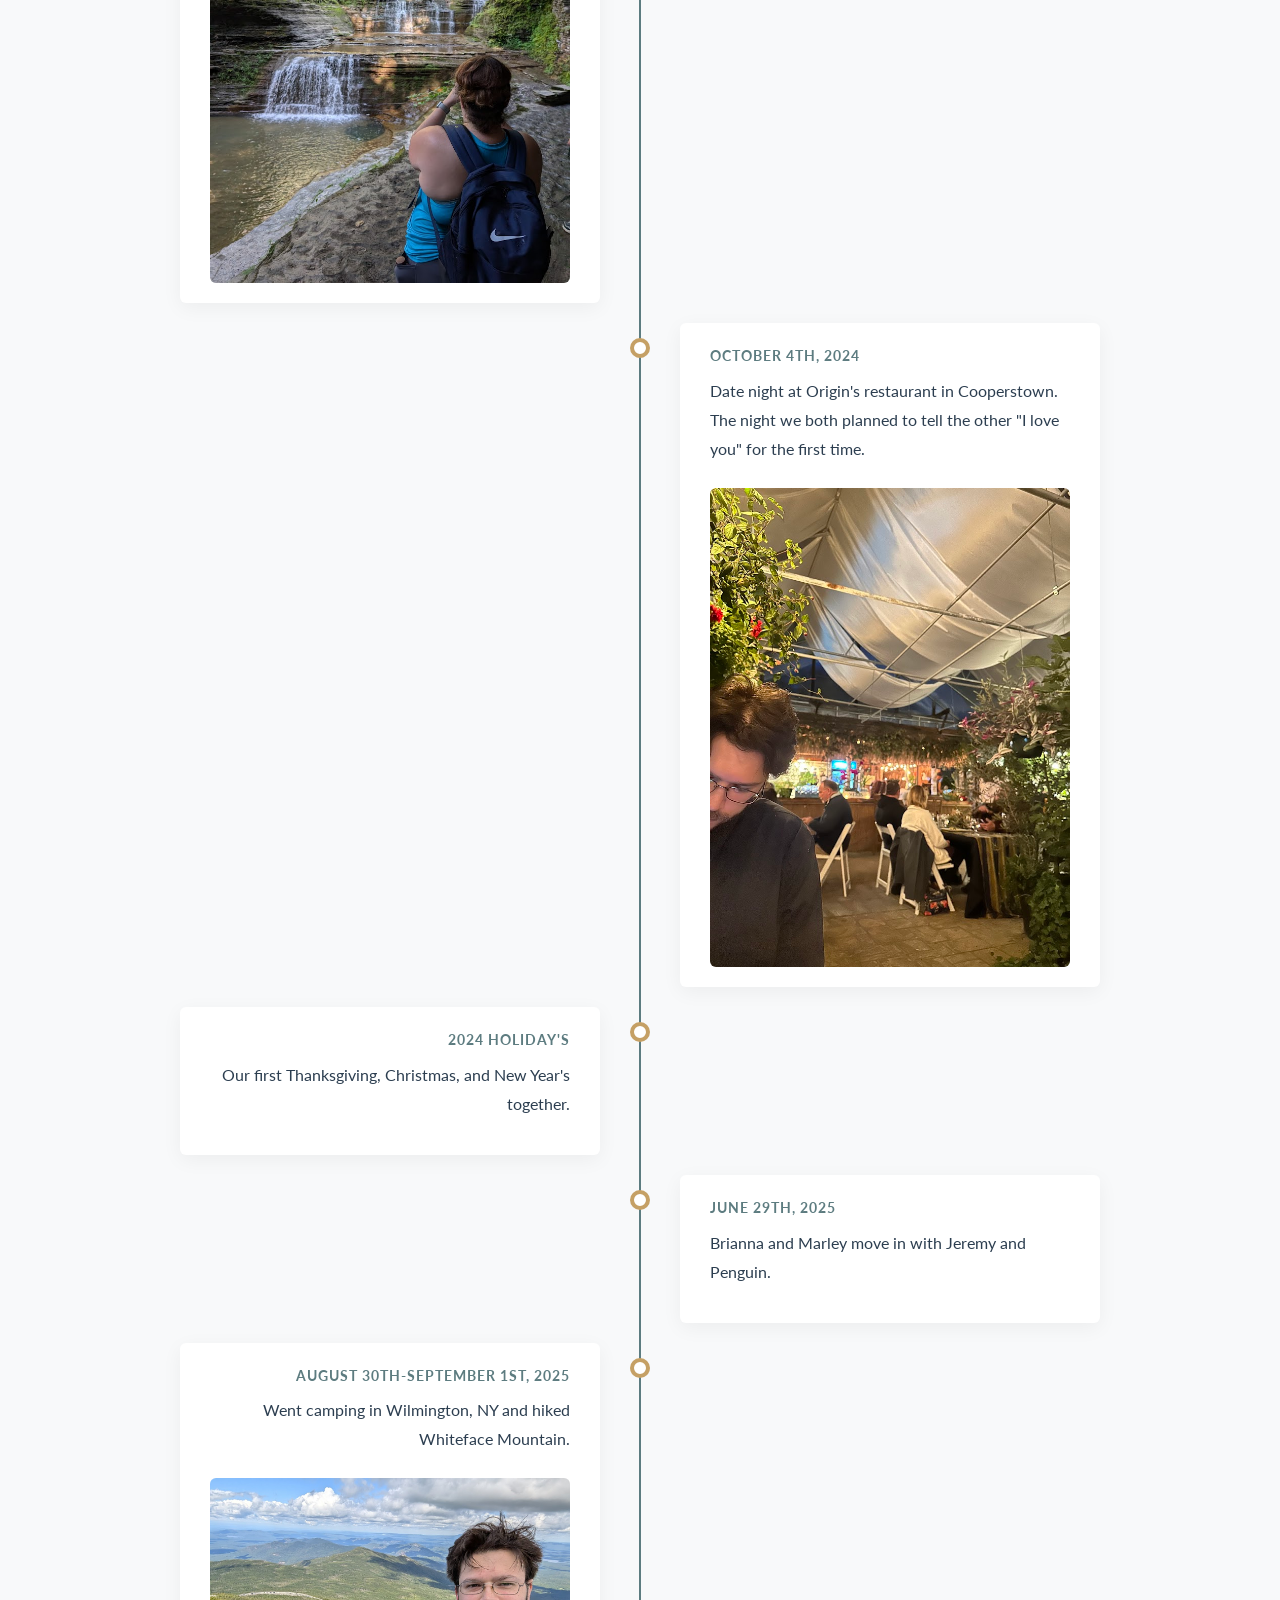
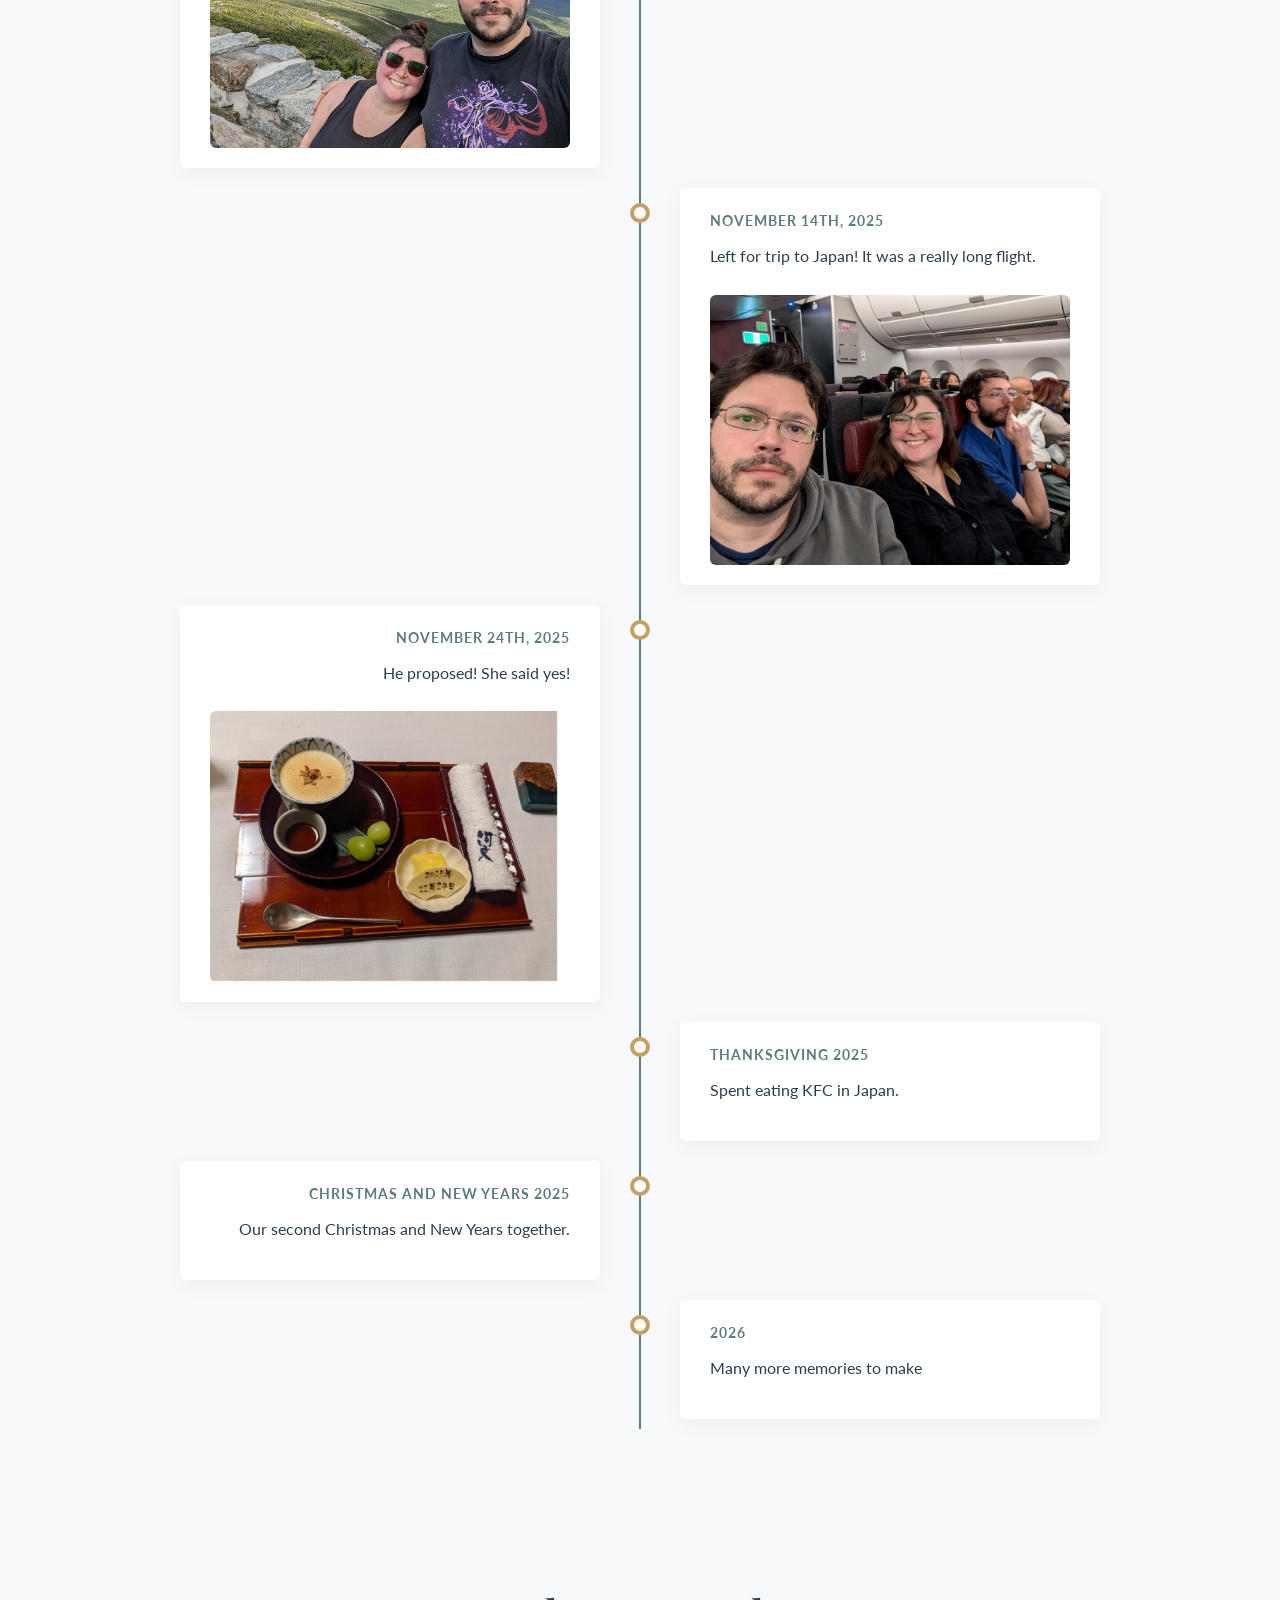
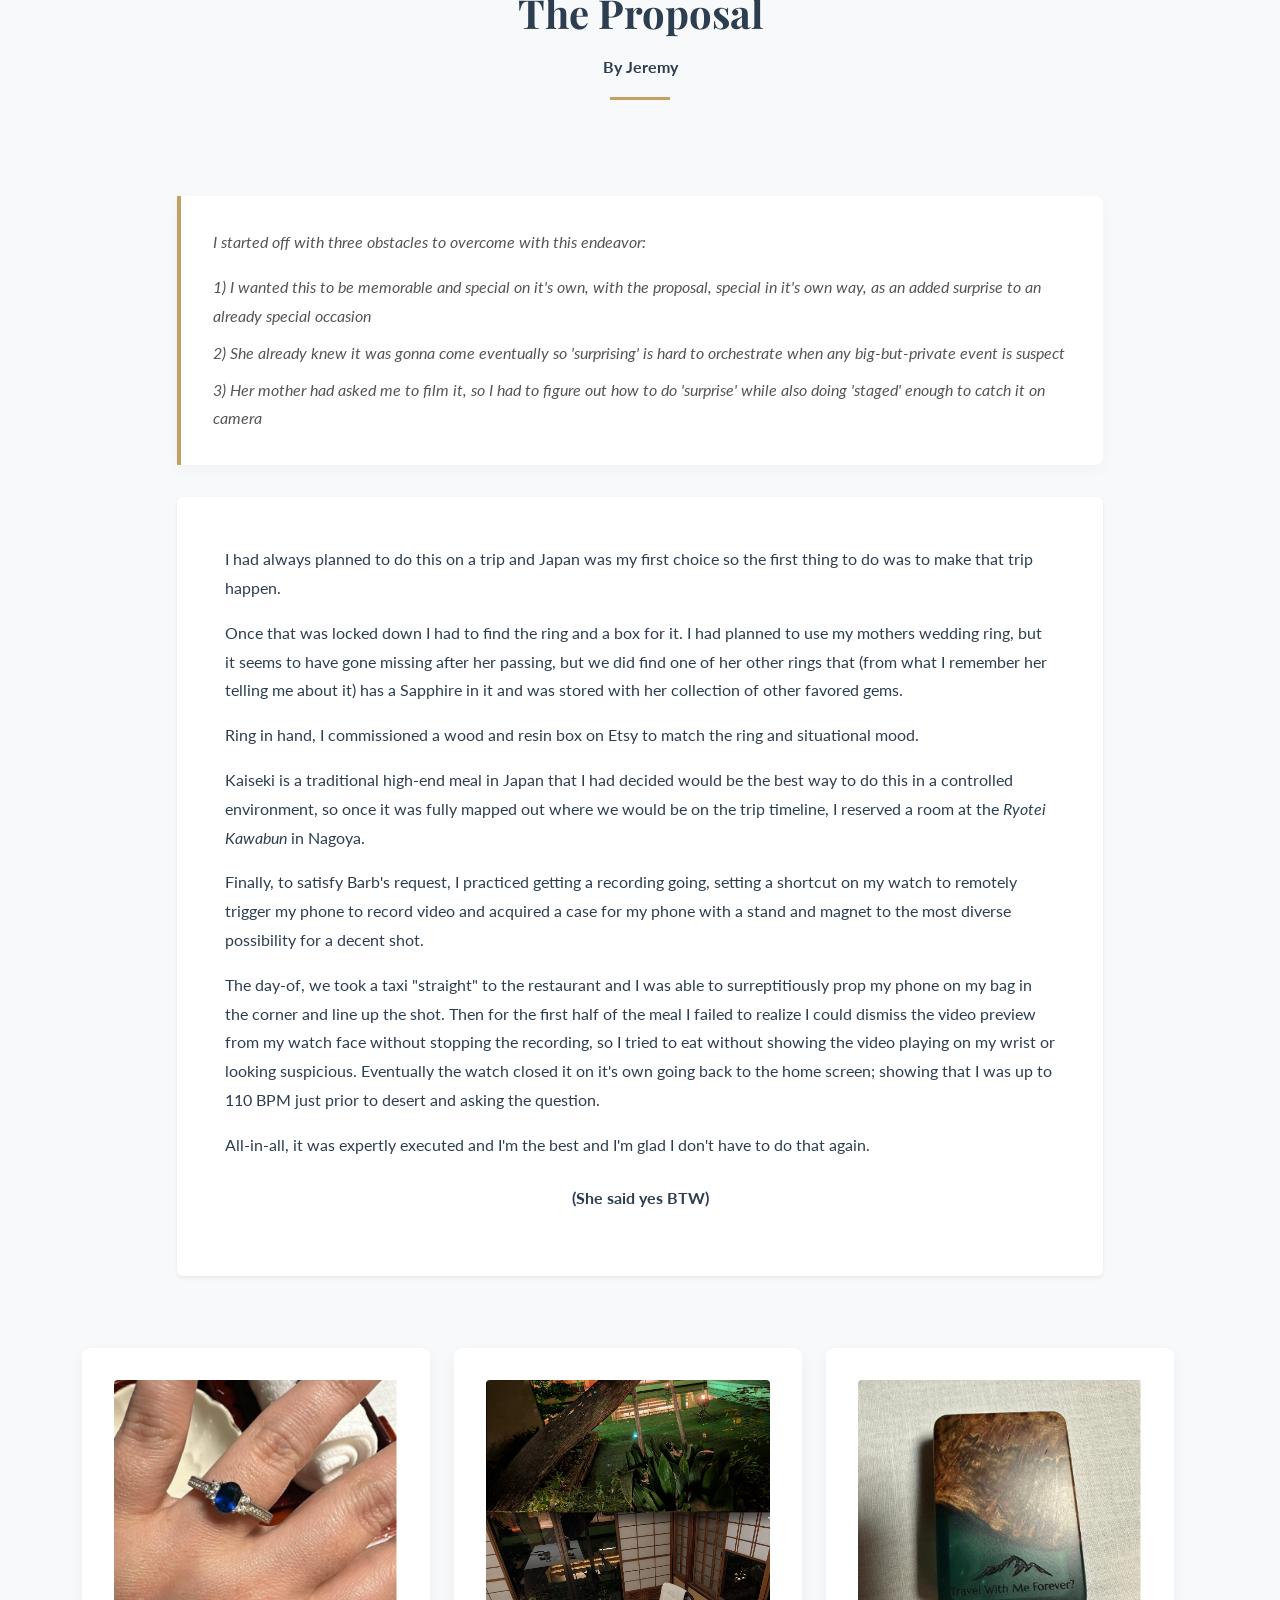
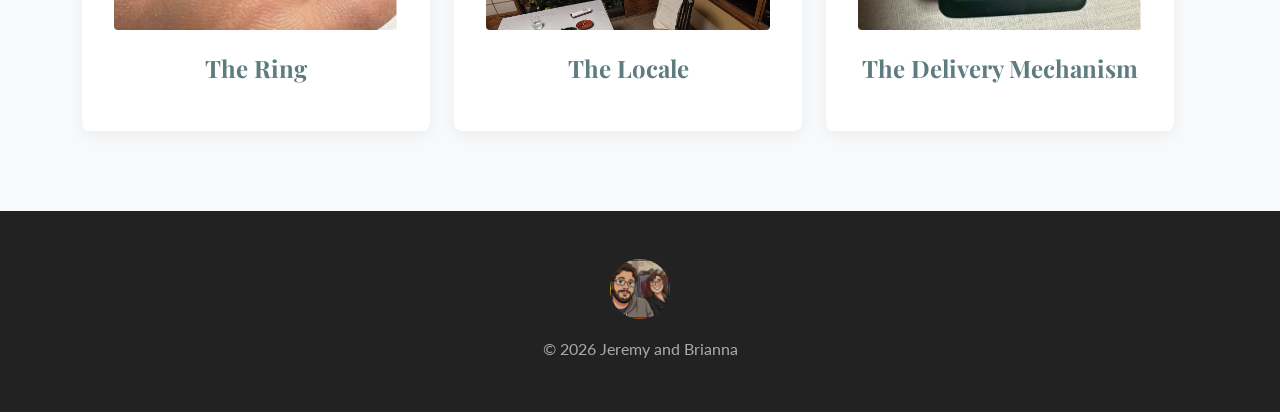
==== commit 9be21c5d: "Update index.html" ====
--- a/index.html
+++ b/index.html
@@ -218,8 +218,8 @@
                         <p class="mb-3">I started off with three obstacles to overcome with this endeavor:</p>
                         <ul class="list-unstyled mb-0">
                             <li class="mb-2">1) I wanted this to be memorable and special on it's own, with the proposal, special in it's own way, as an added surprise to an already special occasion</li>
-                            <li class="mb-2">2) She already knew it was gonna come eventually so 'surprising' is hard to orchestrate when any big but private event is suspect</li>
-                            <li>3) Her mother had told me to film it, so I had to figure out how to do 'surprise' while also do 'staged' enough to catch it on camera</li>
+                            <li class="mb-2">2) She already knew it was gonna come eventually so 'surprising' is hard to orchestrate when any big-but-private event is suspect</li>
+                            <li>3) Her mother had asked me to film it, so I had to figure out how to do 'surprise' while also doing 'staged' enough to catch it on camera</li>
                         </ul>
                     </div>
 
@@ -230,11 +230,11 @@
                         
                         <p>Ring in hand, I commissioned a wood and resin box on Etsy to match the ring and situational mood.</p>
                         
-                        <p>Kaiseki is a traditional high-end meal in Japan that I had decided would be the best way to do this in a controlled environment, so once it was fully mapped out where we would be on the trip timeline I reserved a room at the <em>Ryotei Kawabun</em> in Nagoya.</p>
+                        <p>Kaiseki is a traditional high-end meal in Japan that I had decided would be the best way to do this in a controlled environment, so once it was fully mapped out where we would be on the trip timeline, I reserved a room at the <em>Ryotei Kawabun</em> in Nagoya.</p>
                         
                         <p>Finally, to satisfy Barb's request, I practiced getting a recording going, setting a shortcut on my watch to remotely trigger my phone to record video and acquired a case for my phone with a stand and magnet to the most diverse possibility for a decent shot.</p>
                         
-                        <p>The day-of, we took a taxi "straight" to the restaurant and I was able to surreptitiously prop my phone on my bag in the corner and line up the shot. Then for the first half of the meal I failed to realize I could dismiss the preview from my watch face without stopping the recording, so I tried to eat without showing the video on my wrist or being suspicious. Eventually the watch closed it on it's own going back to the home screen; showing that I was up to 110 BPM just prior to desert and asking the question.</p>
+                        <p>The day-of, we took a taxi "straight" to the restaurant and I was able to surreptitiously prop my phone on my bag in the corner and line up the shot. Then for the first half of the meal I failed to realize I could dismiss the video preview from my watch face without stopping the recording, so I tried to eat without showing the video playing on my wrist or looking suspicious. Eventually the watch closed it on it's own going back to the home screen; showing that I was up to 110 BPM just prior to desert and asking the question.</p>
                         
                         <p>All-in-all, it was expertly executed and I'm the best and I'm glad I don't have to do that again.</p>
                         
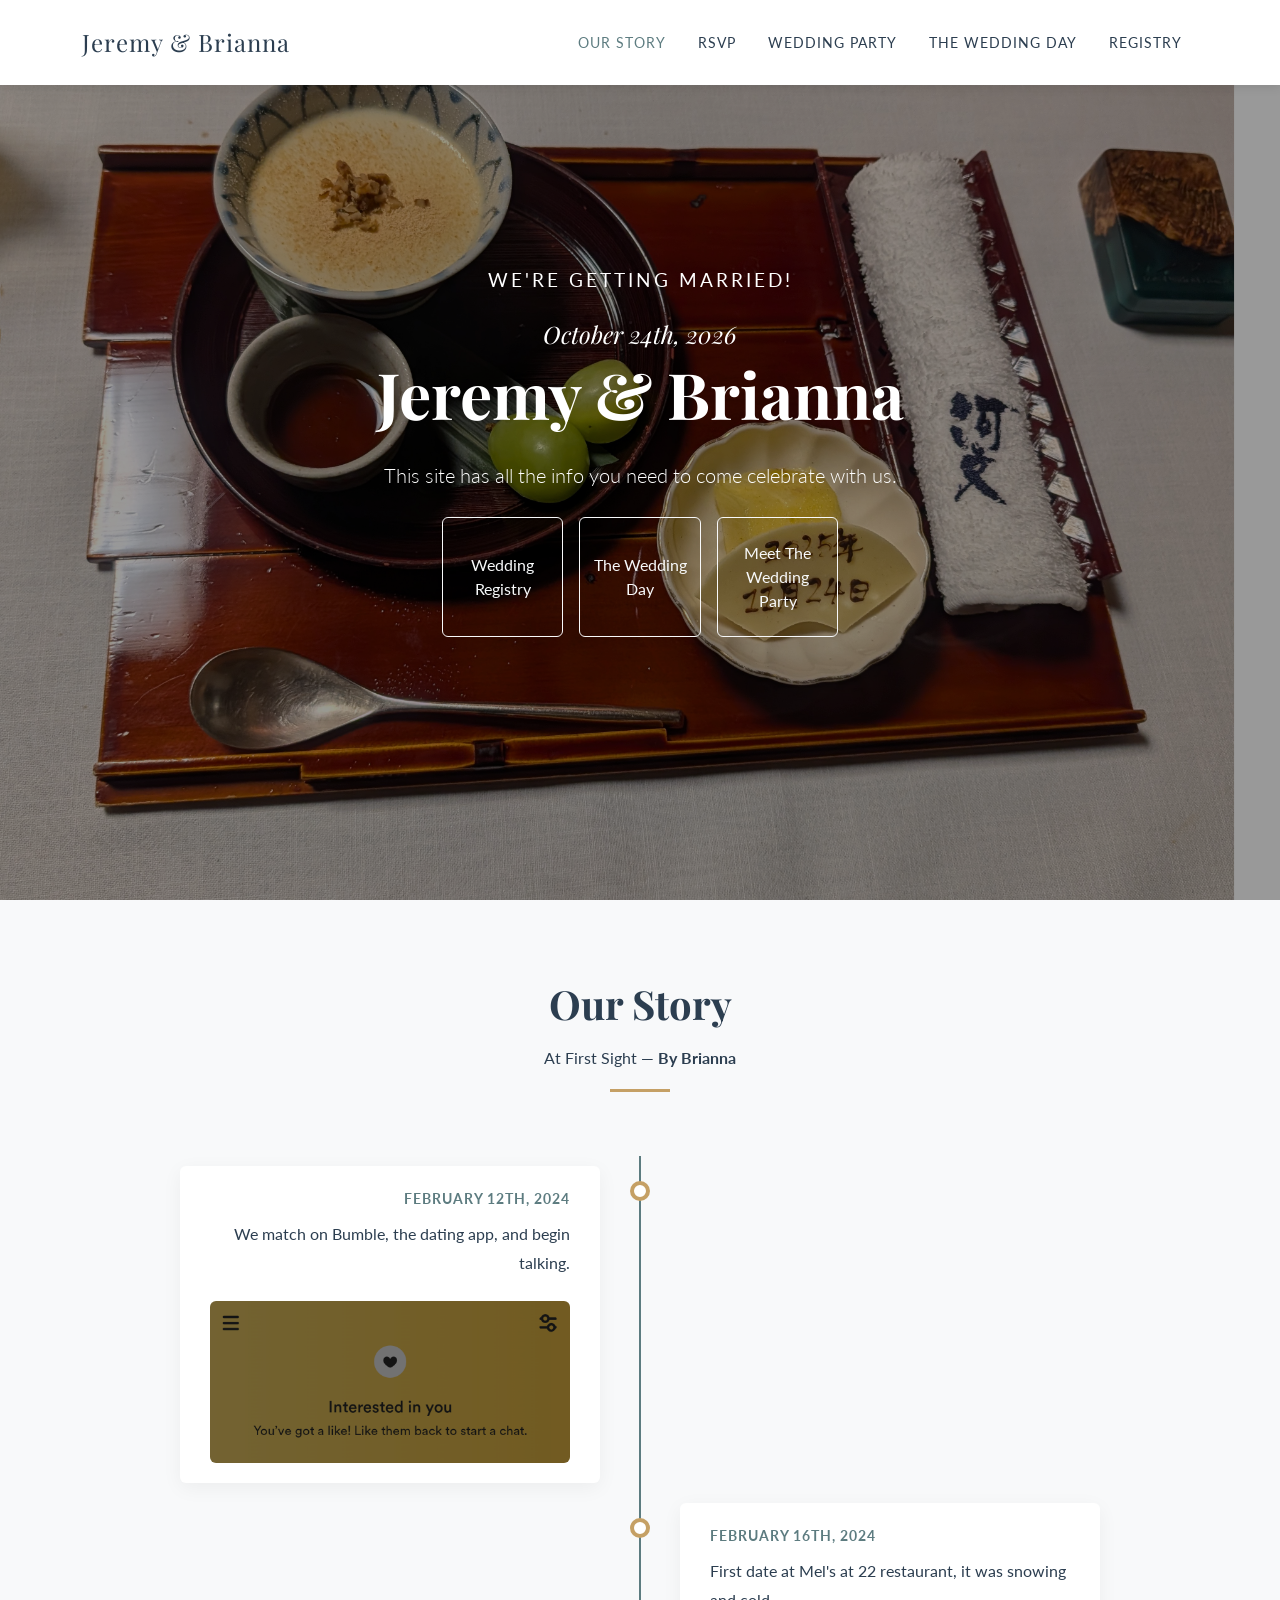
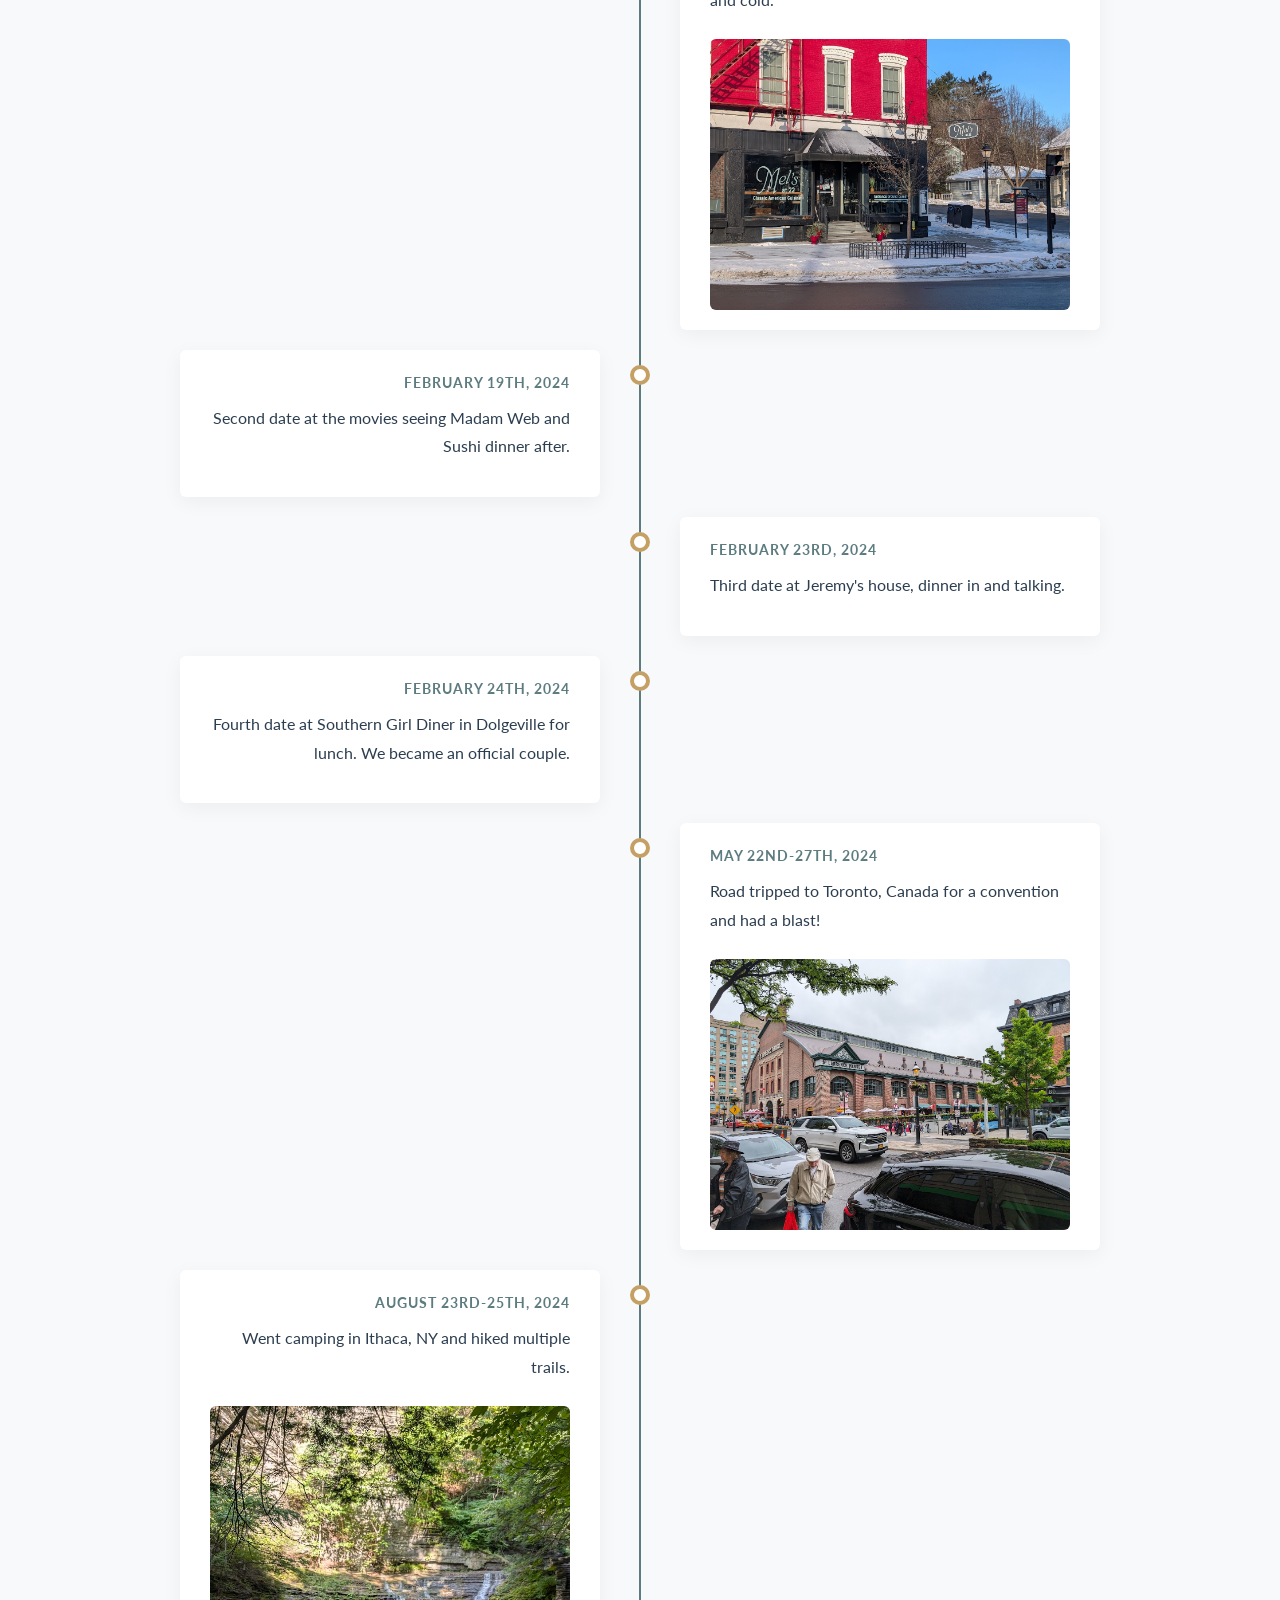
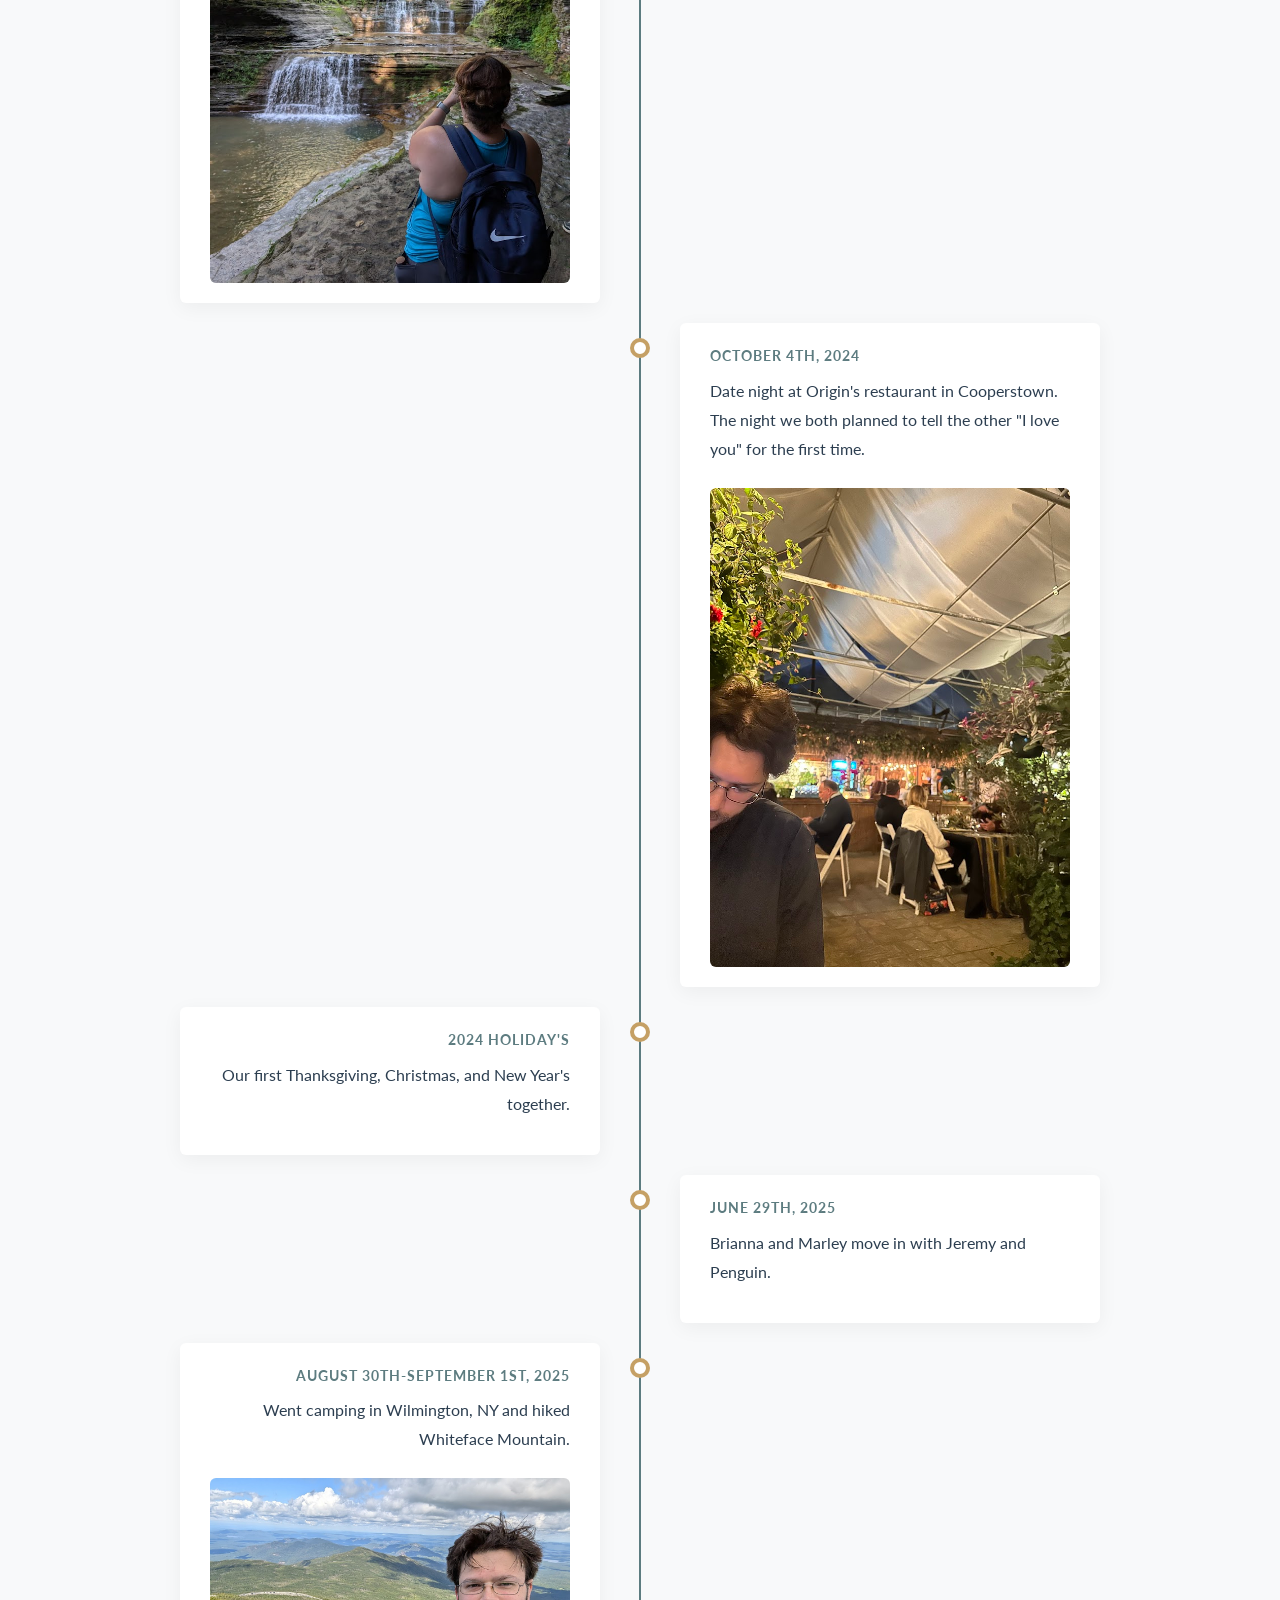
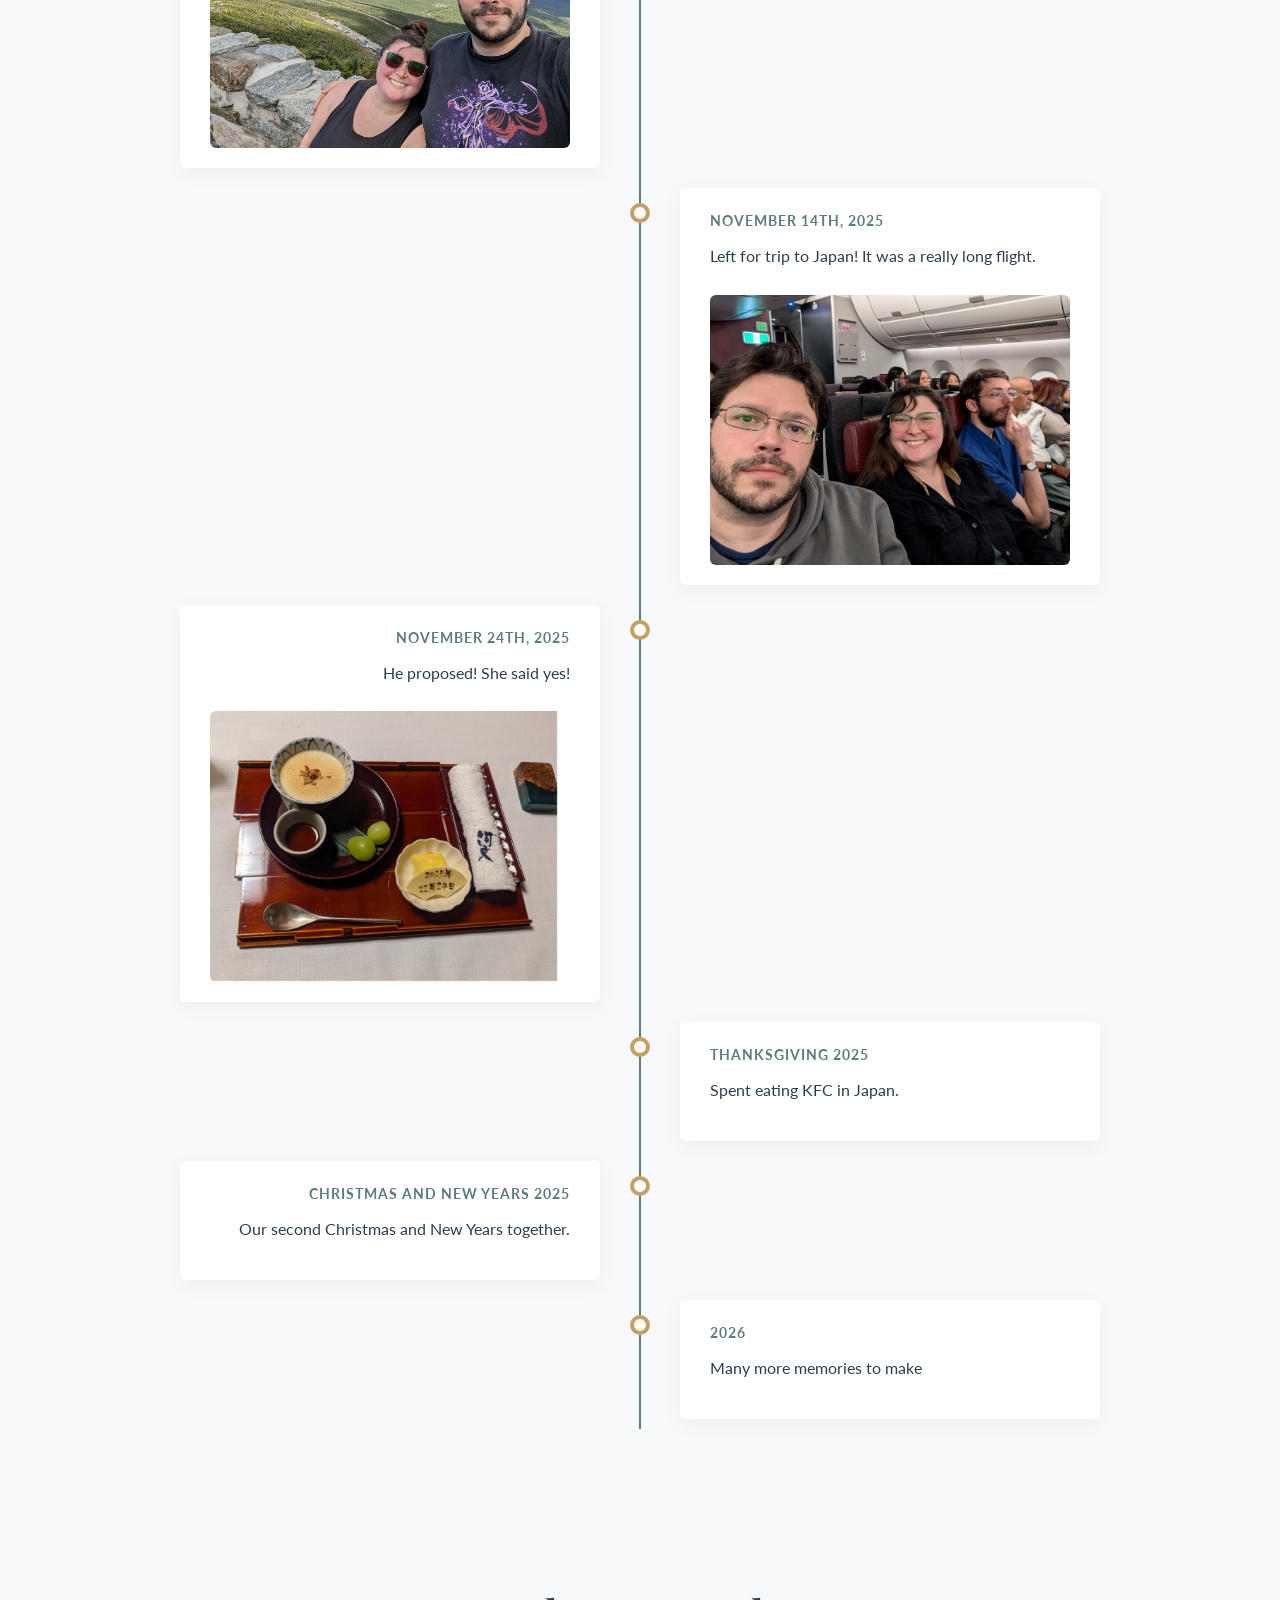
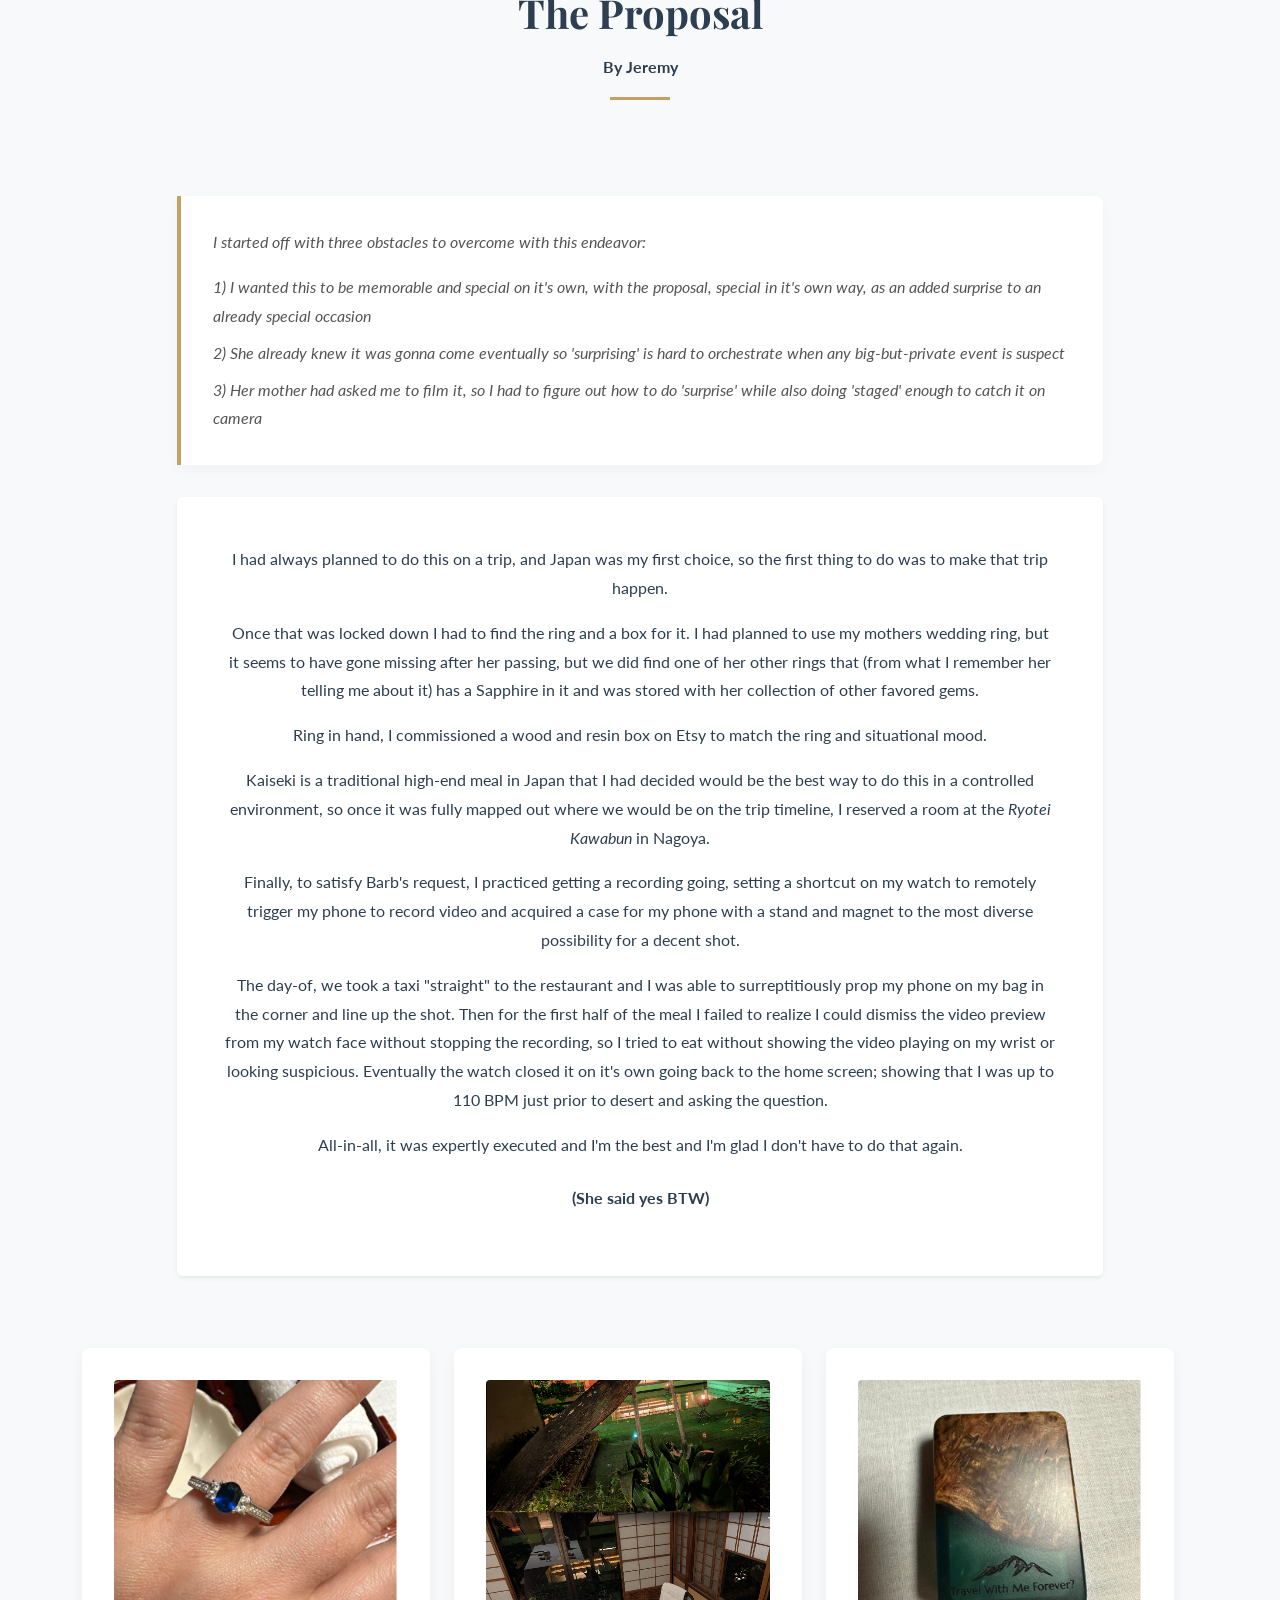
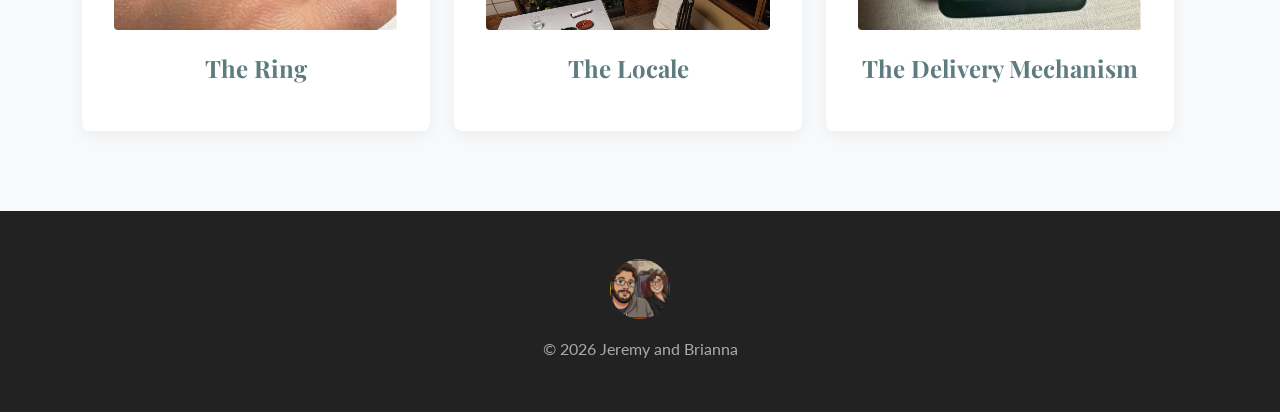
==== commit a68d6548: "Update index.html" ====
--- a/index.html
+++ b/index.html
@@ -223,8 +223,8 @@
                         </ul>
                     </div>
 
-                    <div class="bg-white p-4 p-md-5 rounded shadow-sm">
-                        <p>I had always planned to do this on a trip and Japan was my first choice so the first thing to do was to make that trip happen.</p>
+                    <div class="bg-white p-4 p-md-5 rounded shadow-sm" style="text-align: center;">
+                        <p>I had always planned to do this on a trip, and Japan was my first choice, so the first thing to do was to make that trip happen.</p>
                         
                         <p>Once that was locked down I had to find the ring and a box for it. I had planned to use my mothers wedding ring, but it seems to have gone missing after her passing, but we did find one of her other rings that (from what I remember her telling me about it) has a Sapphire in it and was stored with her collection of other favored gems.</p>
                         
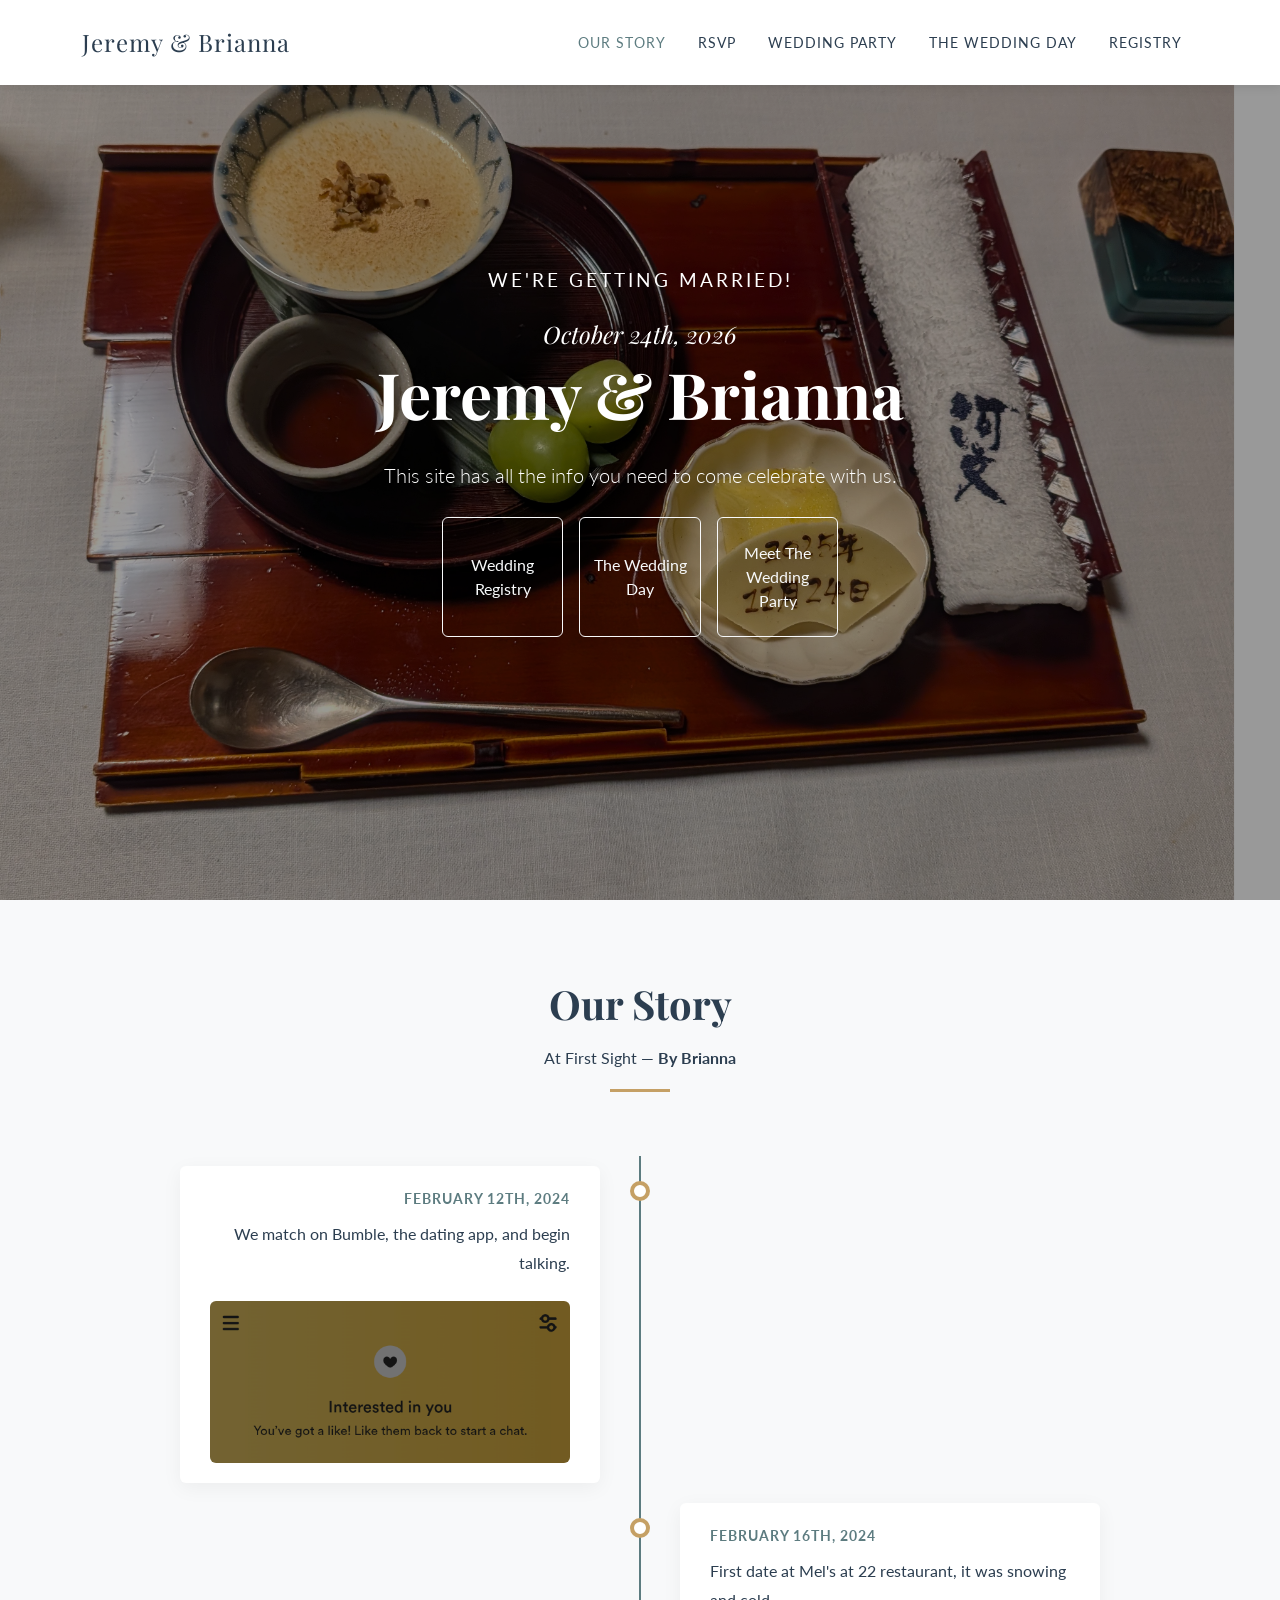
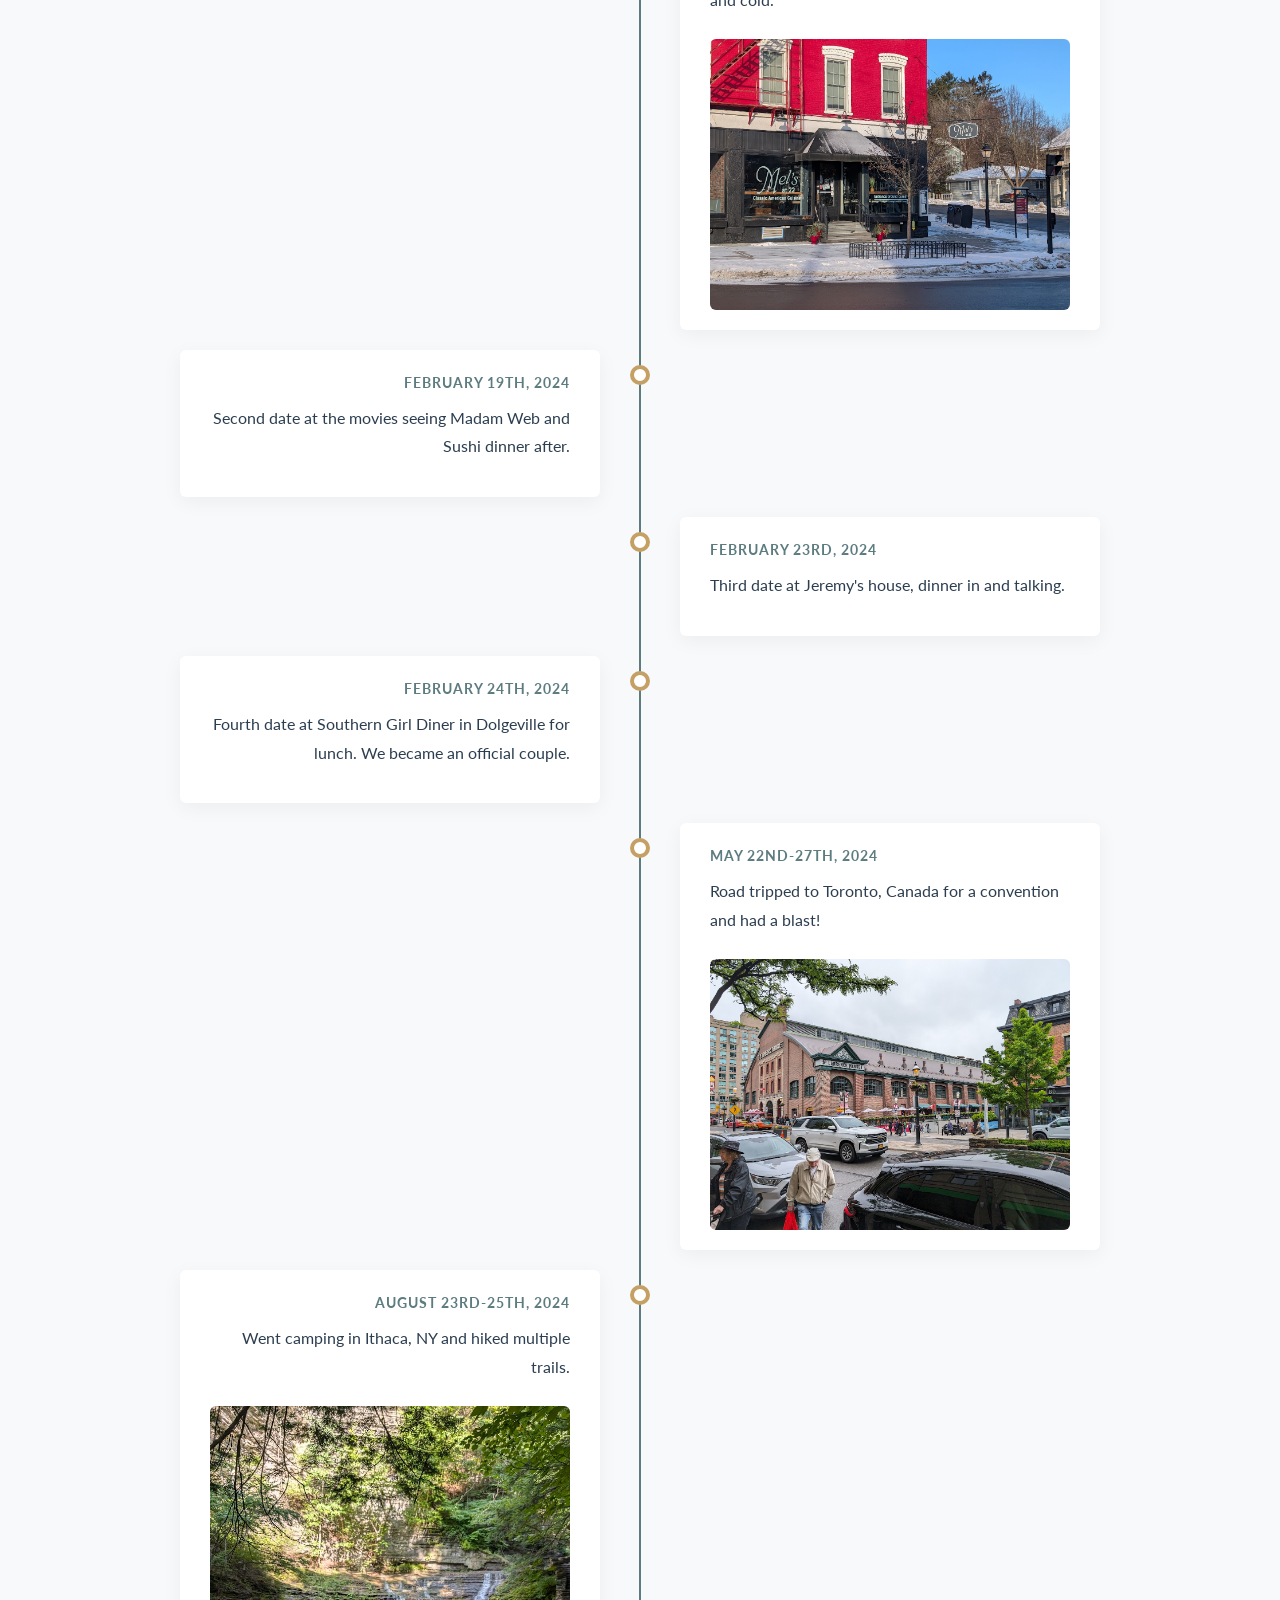
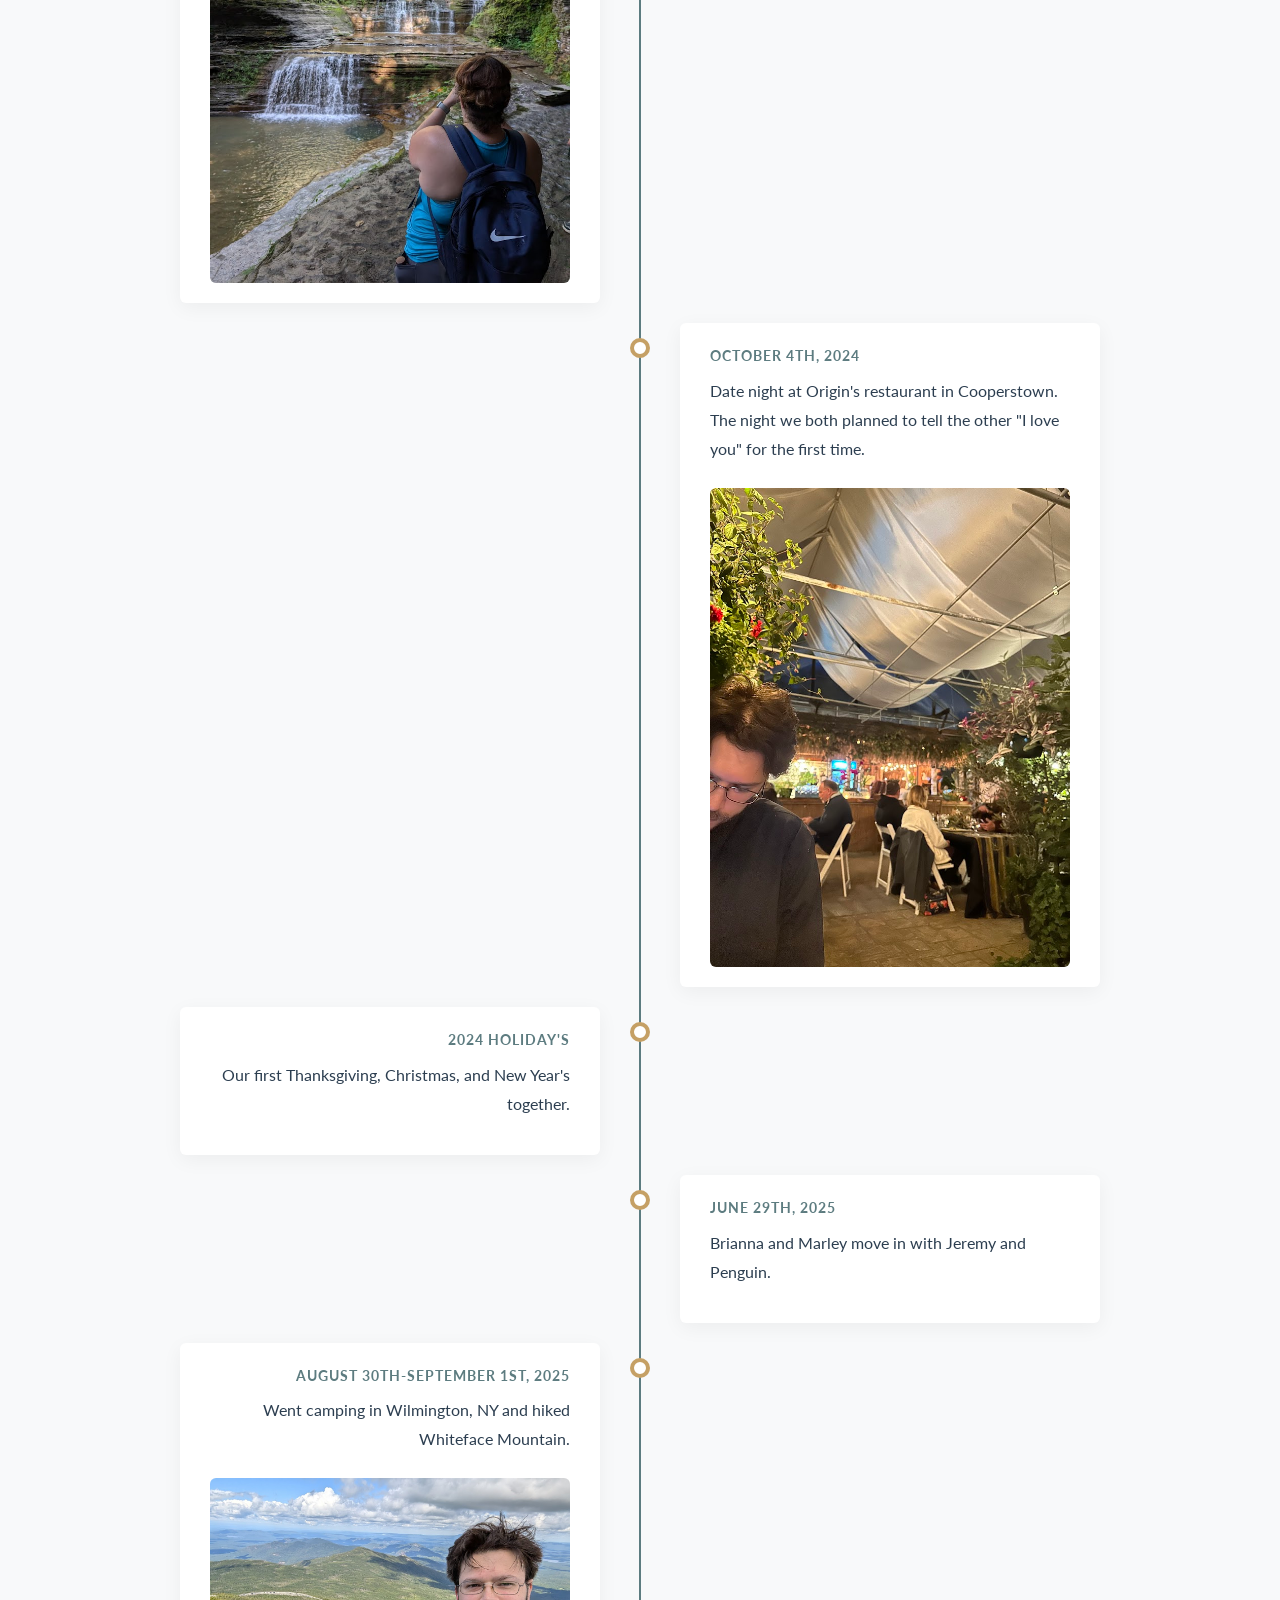
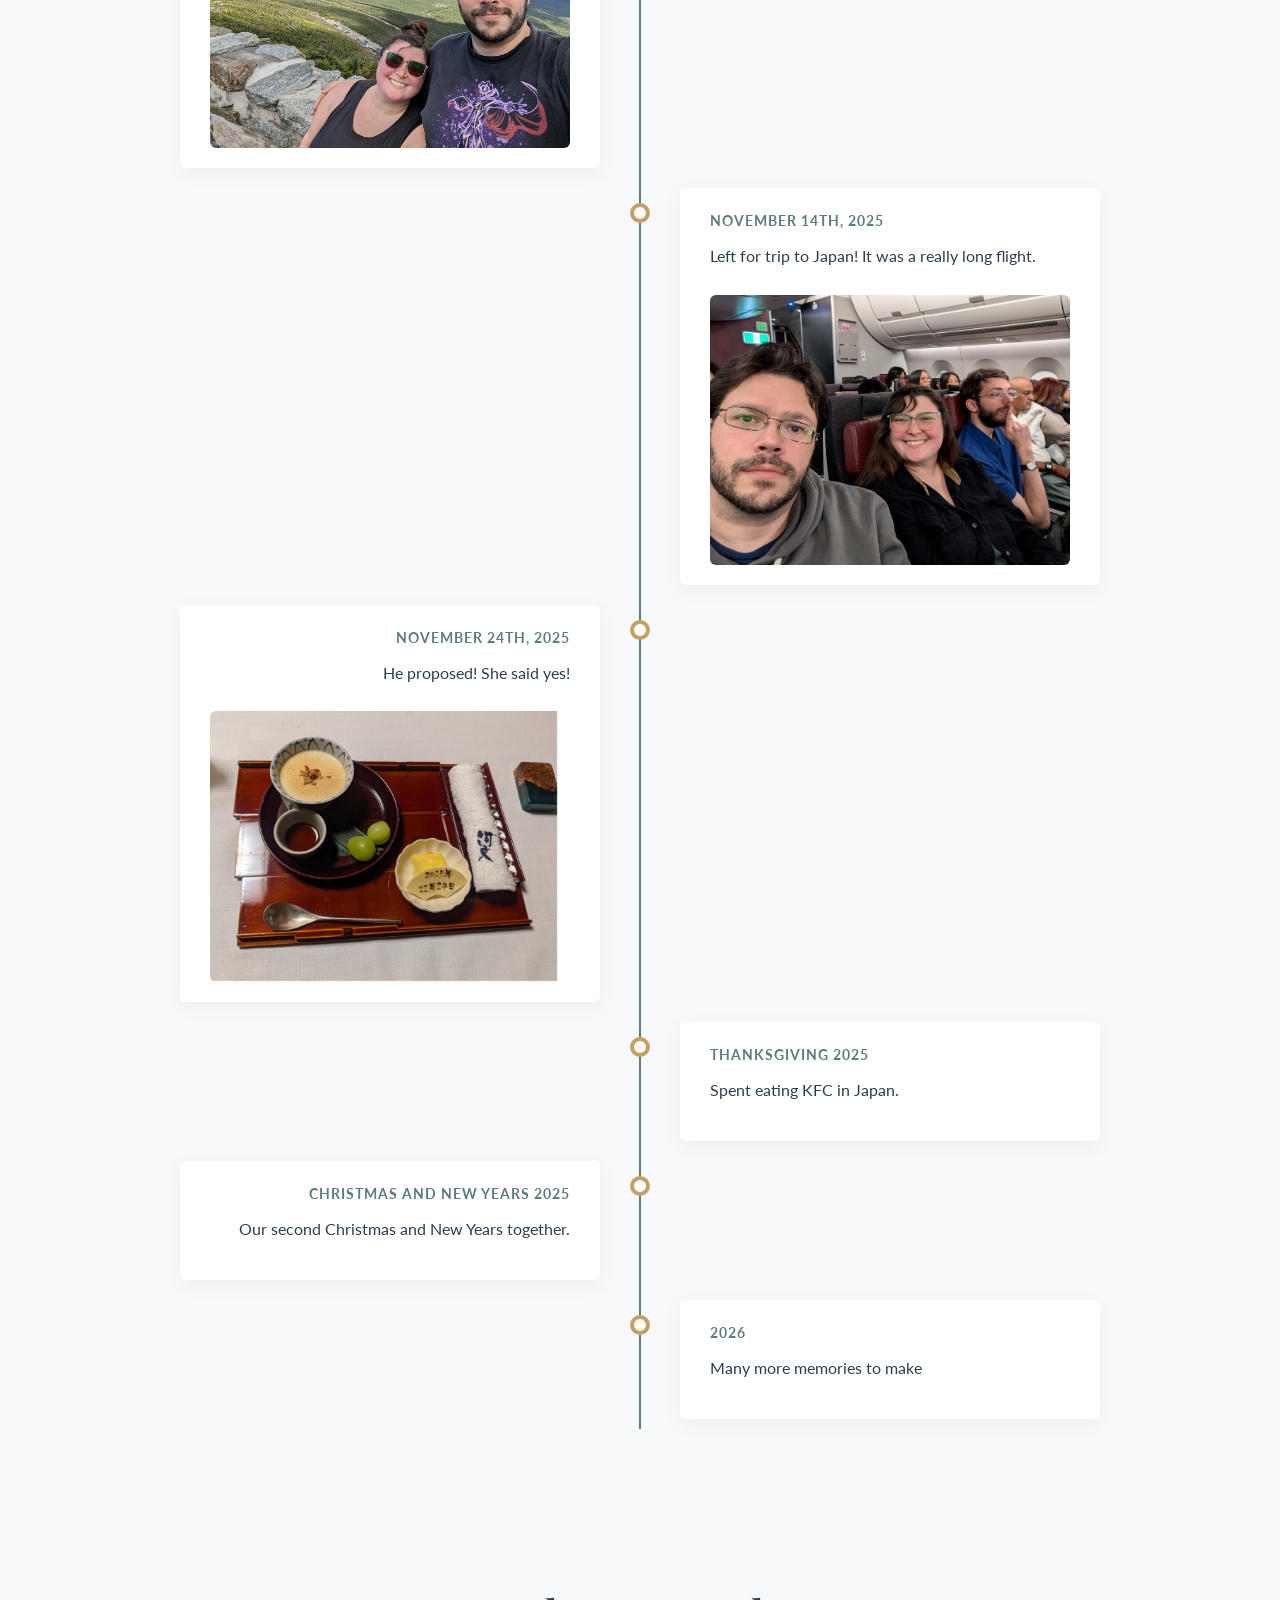
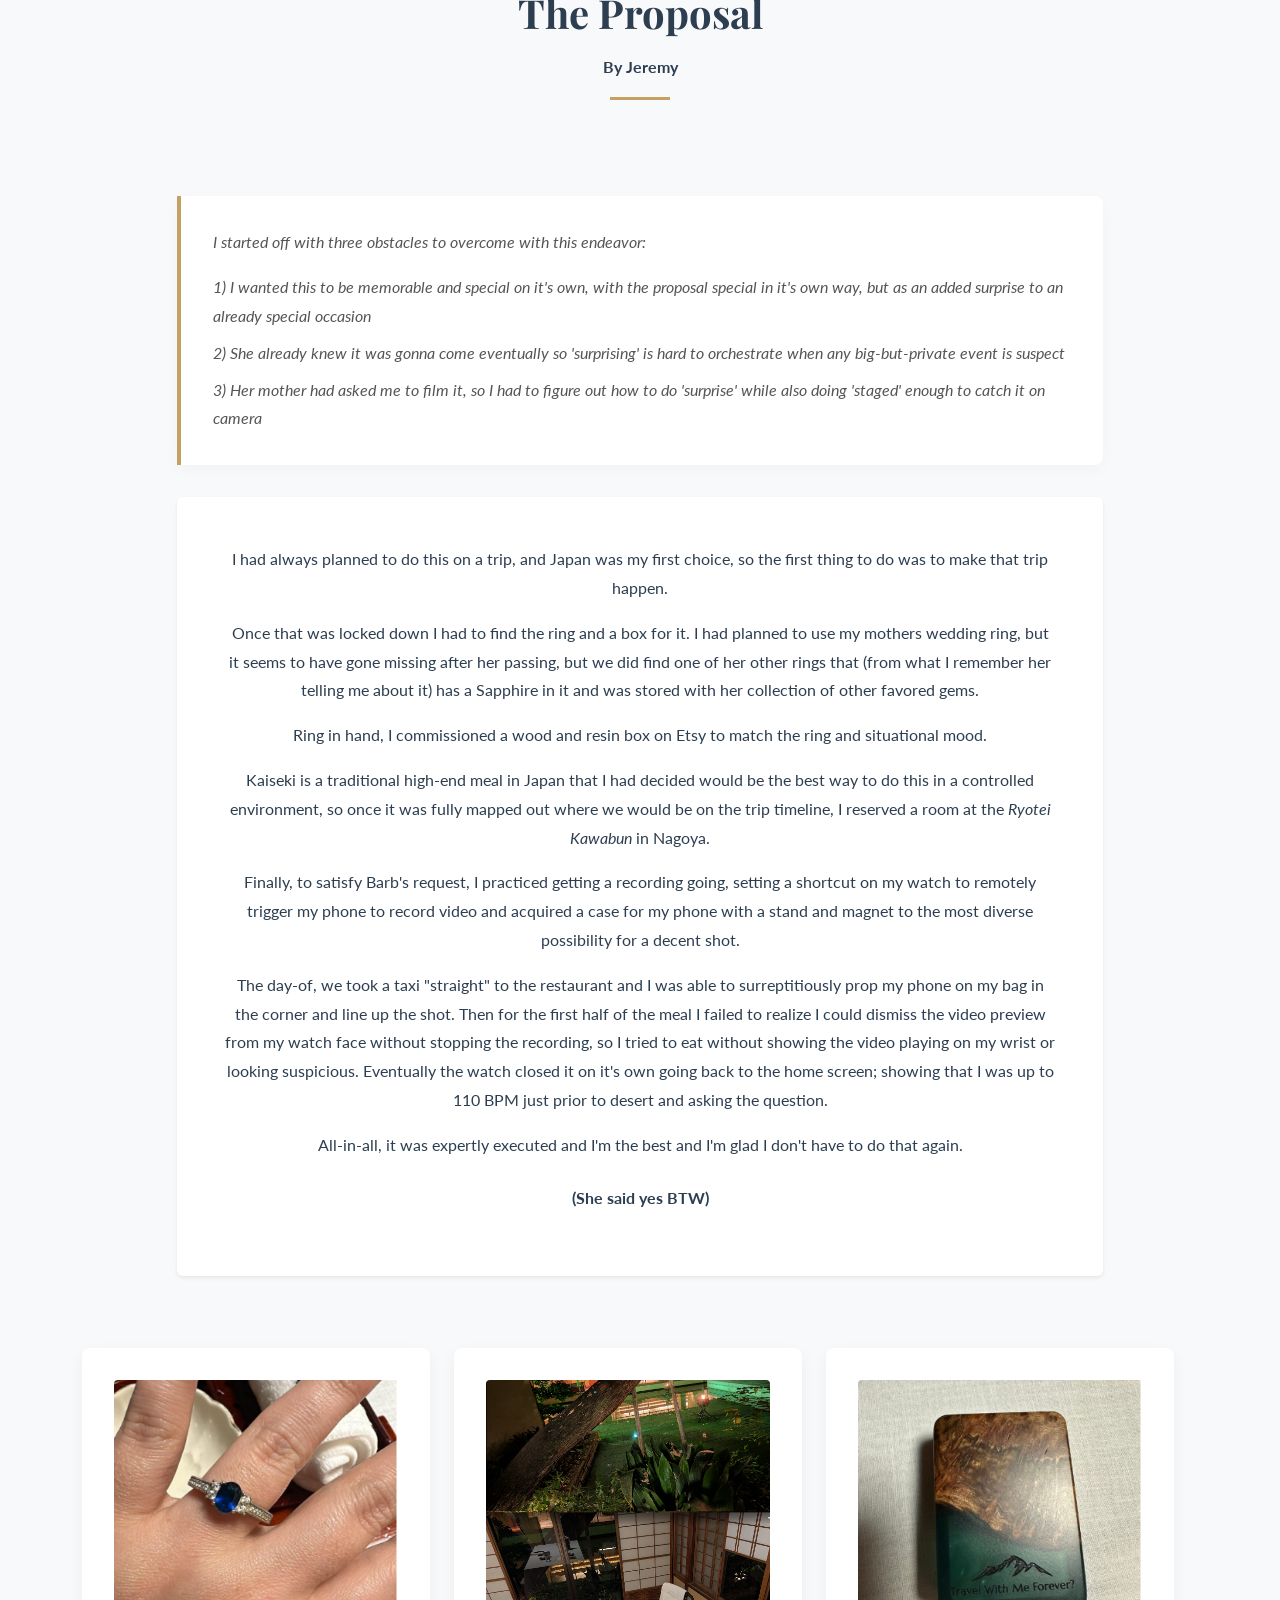
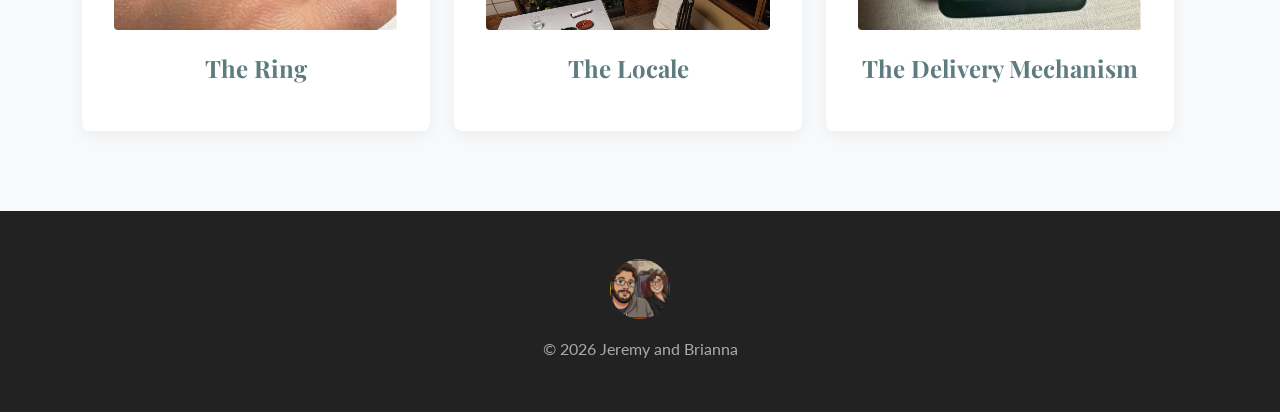
==== commit 4a2941b1: "Update index.html" ====
--- a/index.html
+++ b/index.html
@@ -217,7 +217,7 @@
                     <div class="quote-box">
                         <p class="mb-3">I started off with three obstacles to overcome with this endeavor:</p>
                         <ul class="list-unstyled mb-0">
-                            <li class="mb-2">1) I wanted this to be memorable and special on it's own, with the proposal, special in it's own way, as an added surprise to an already special occasion</li>
+                            <li class="mb-2">1) I wanted this to be memorable and special on it's own, with the proposal special in it's own way, but as an added surprise to an already special occasion</li>
                             <li class="mb-2">2) She already knew it was gonna come eventually so 'surprising' is hard to orchestrate when any big-but-private event is suspect</li>
                             <li>3) Her mother had asked me to film it, so I had to figure out how to do 'surprise' while also doing 'staged' enough to catch it on camera</li>
                         </ul>
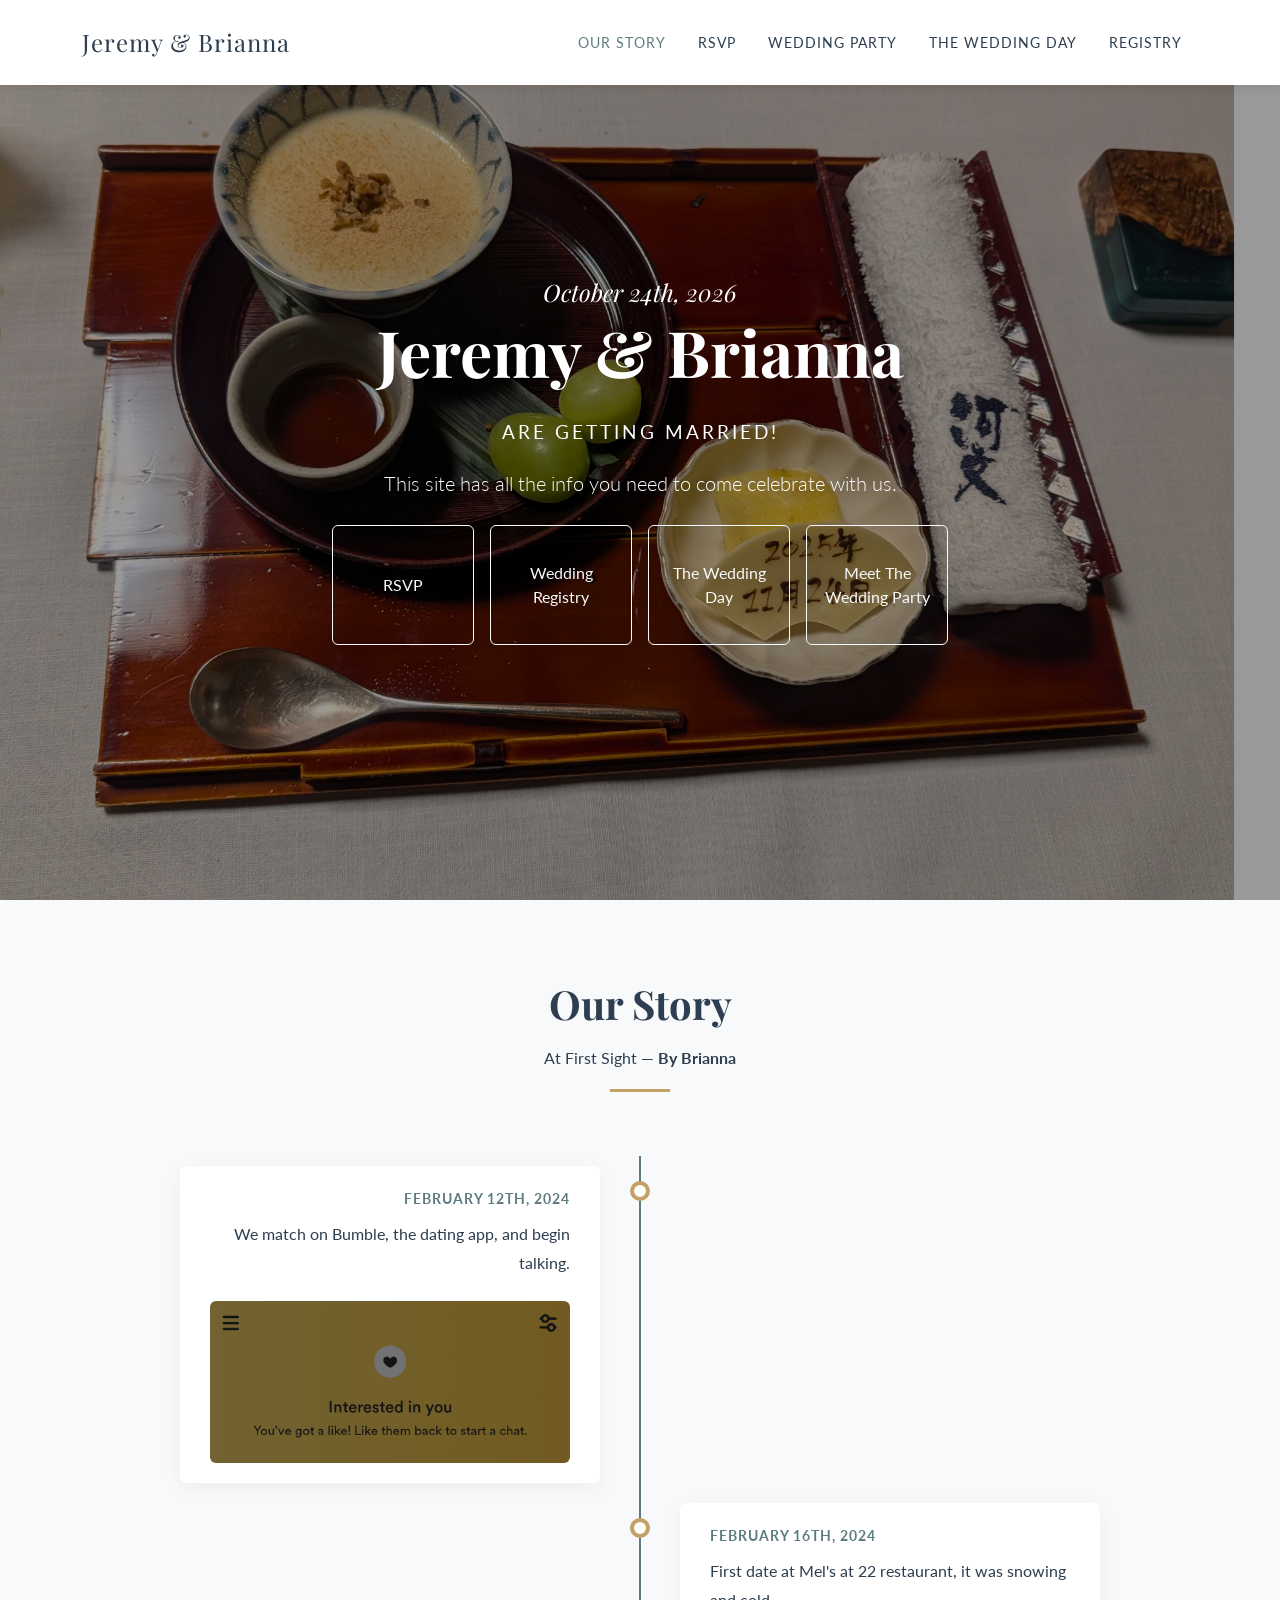
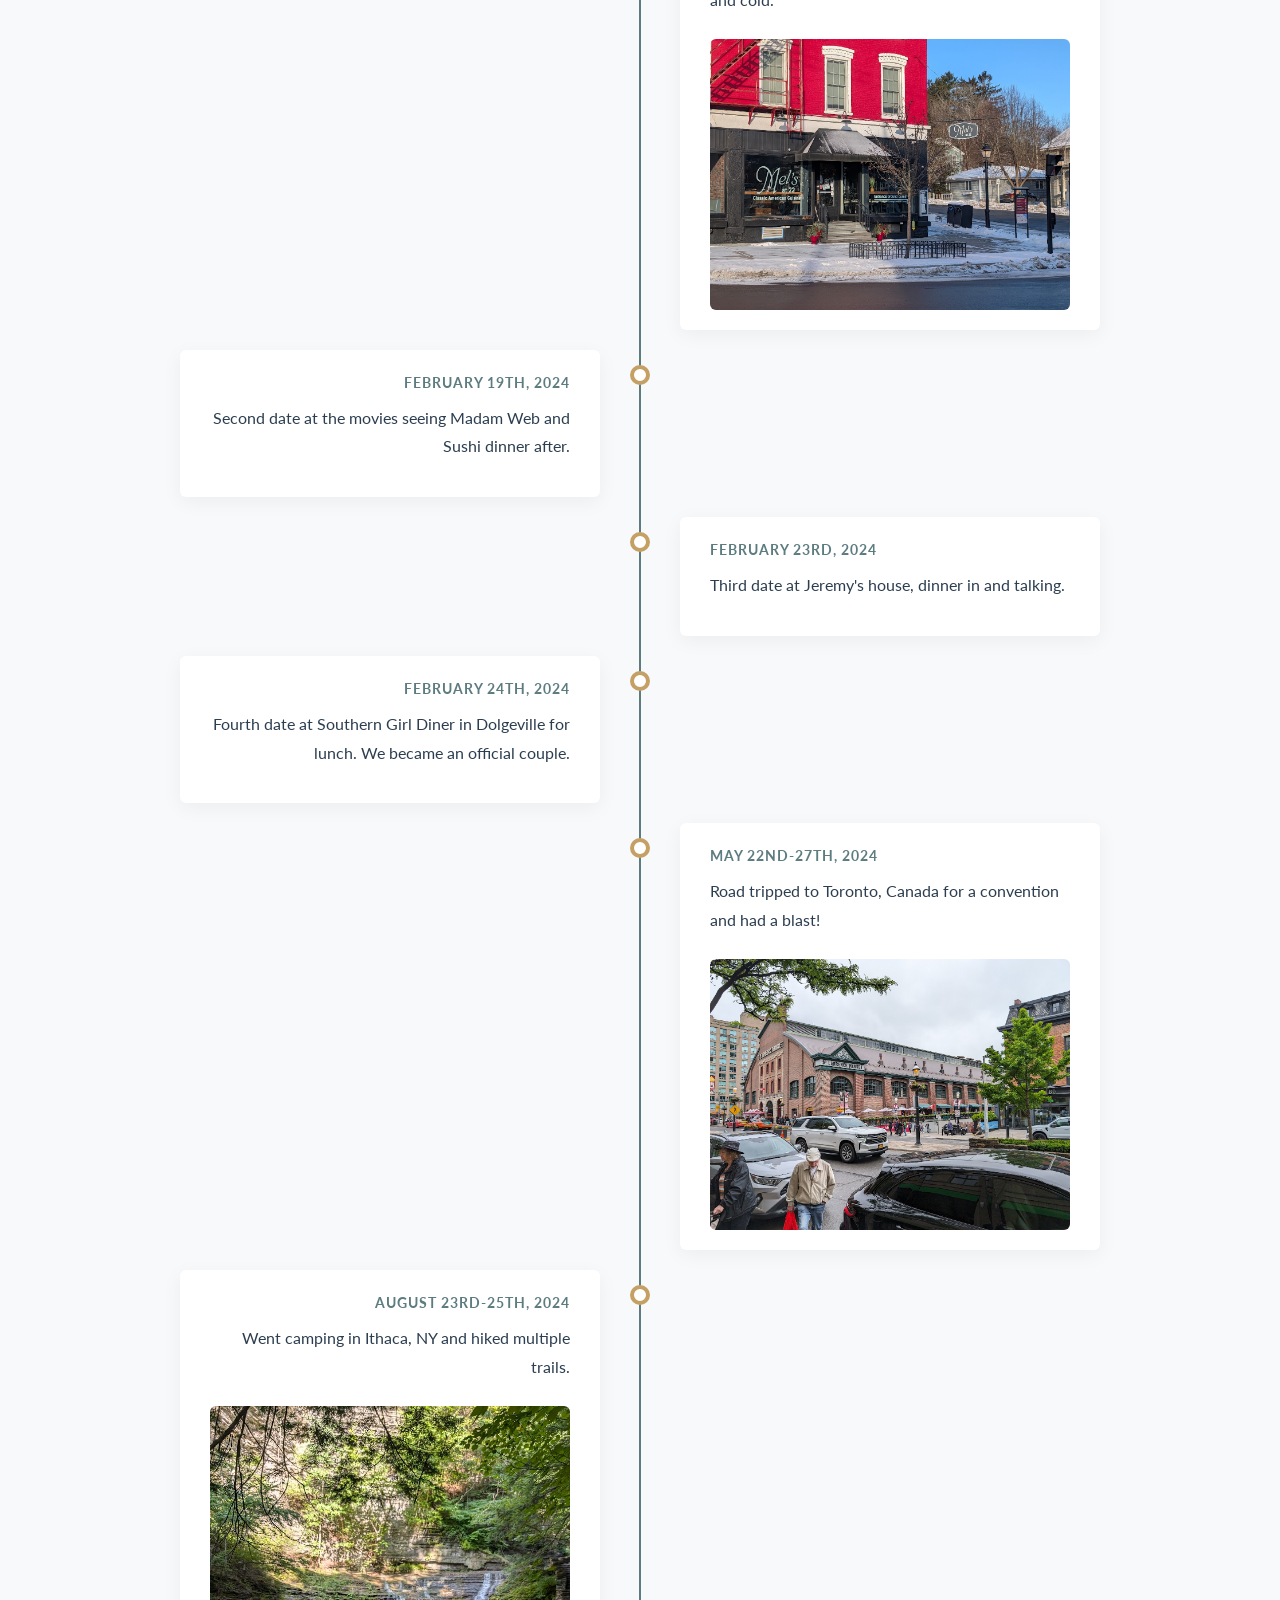
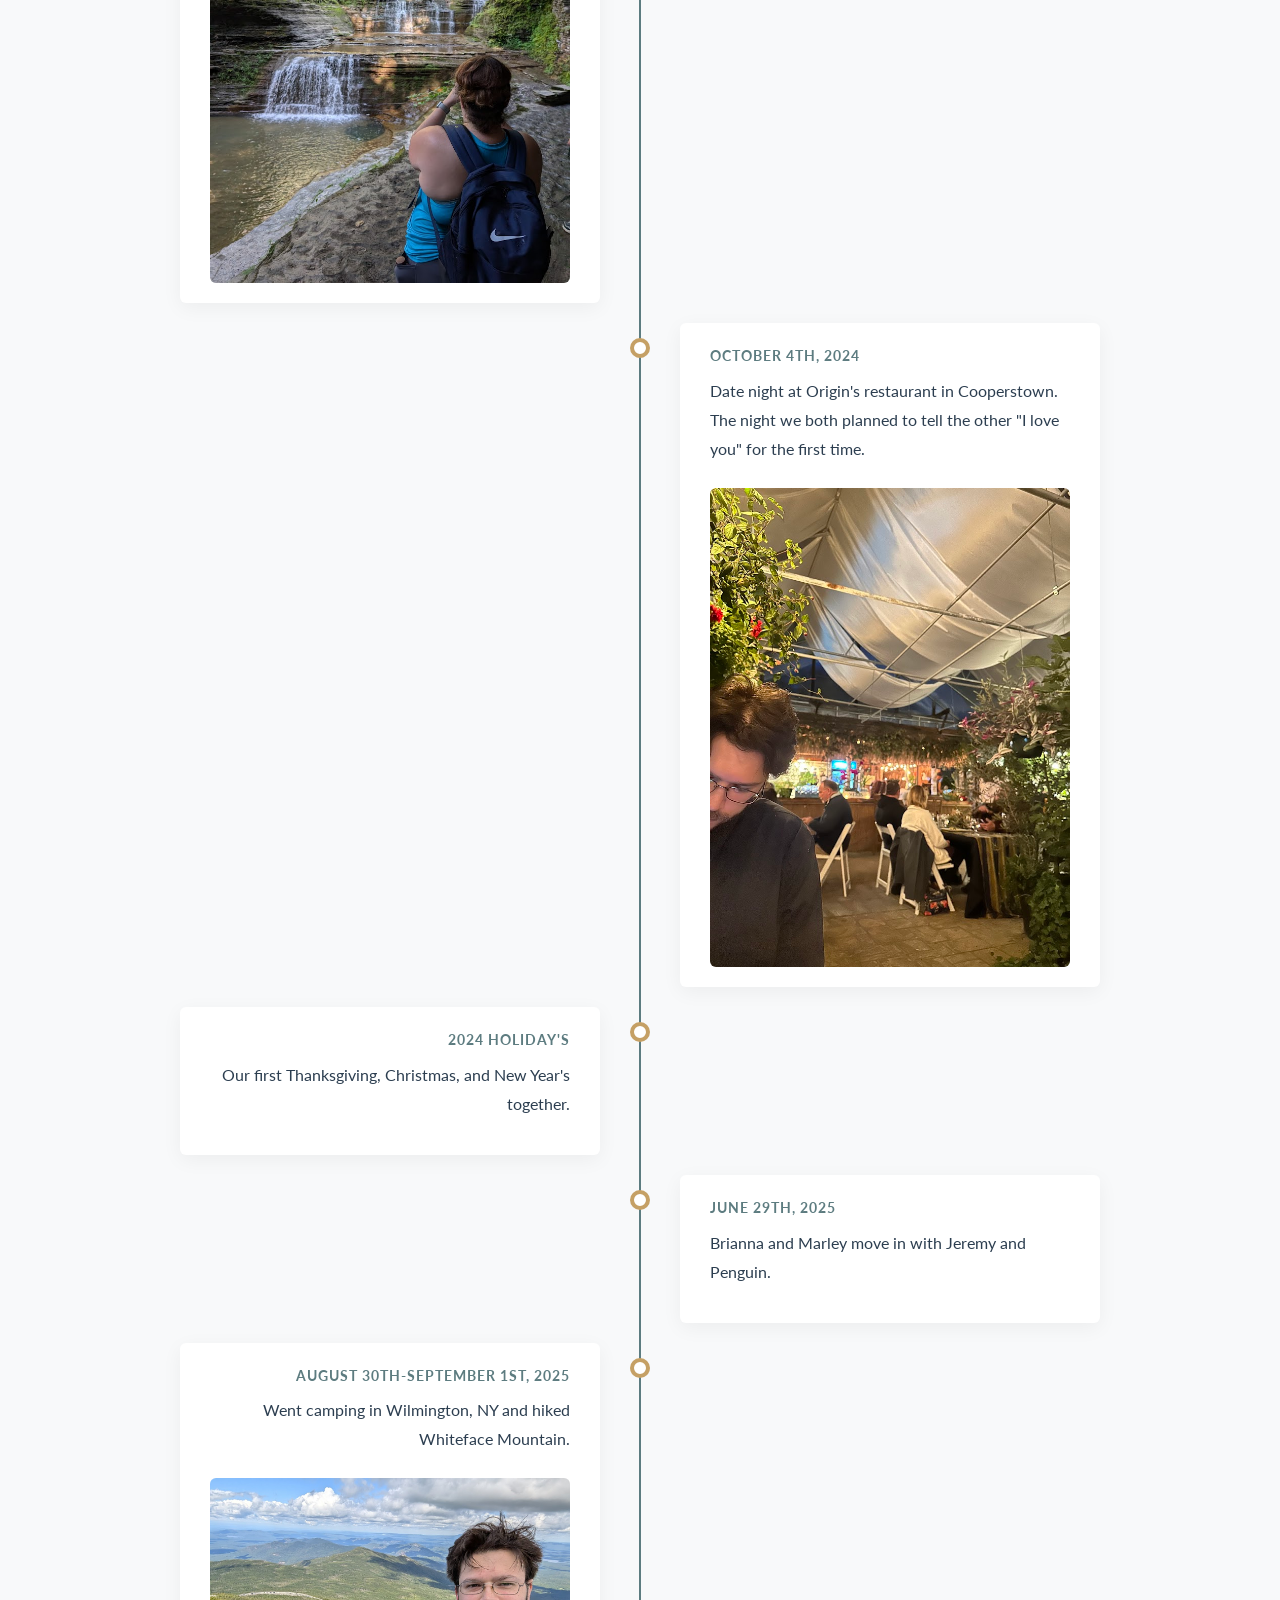
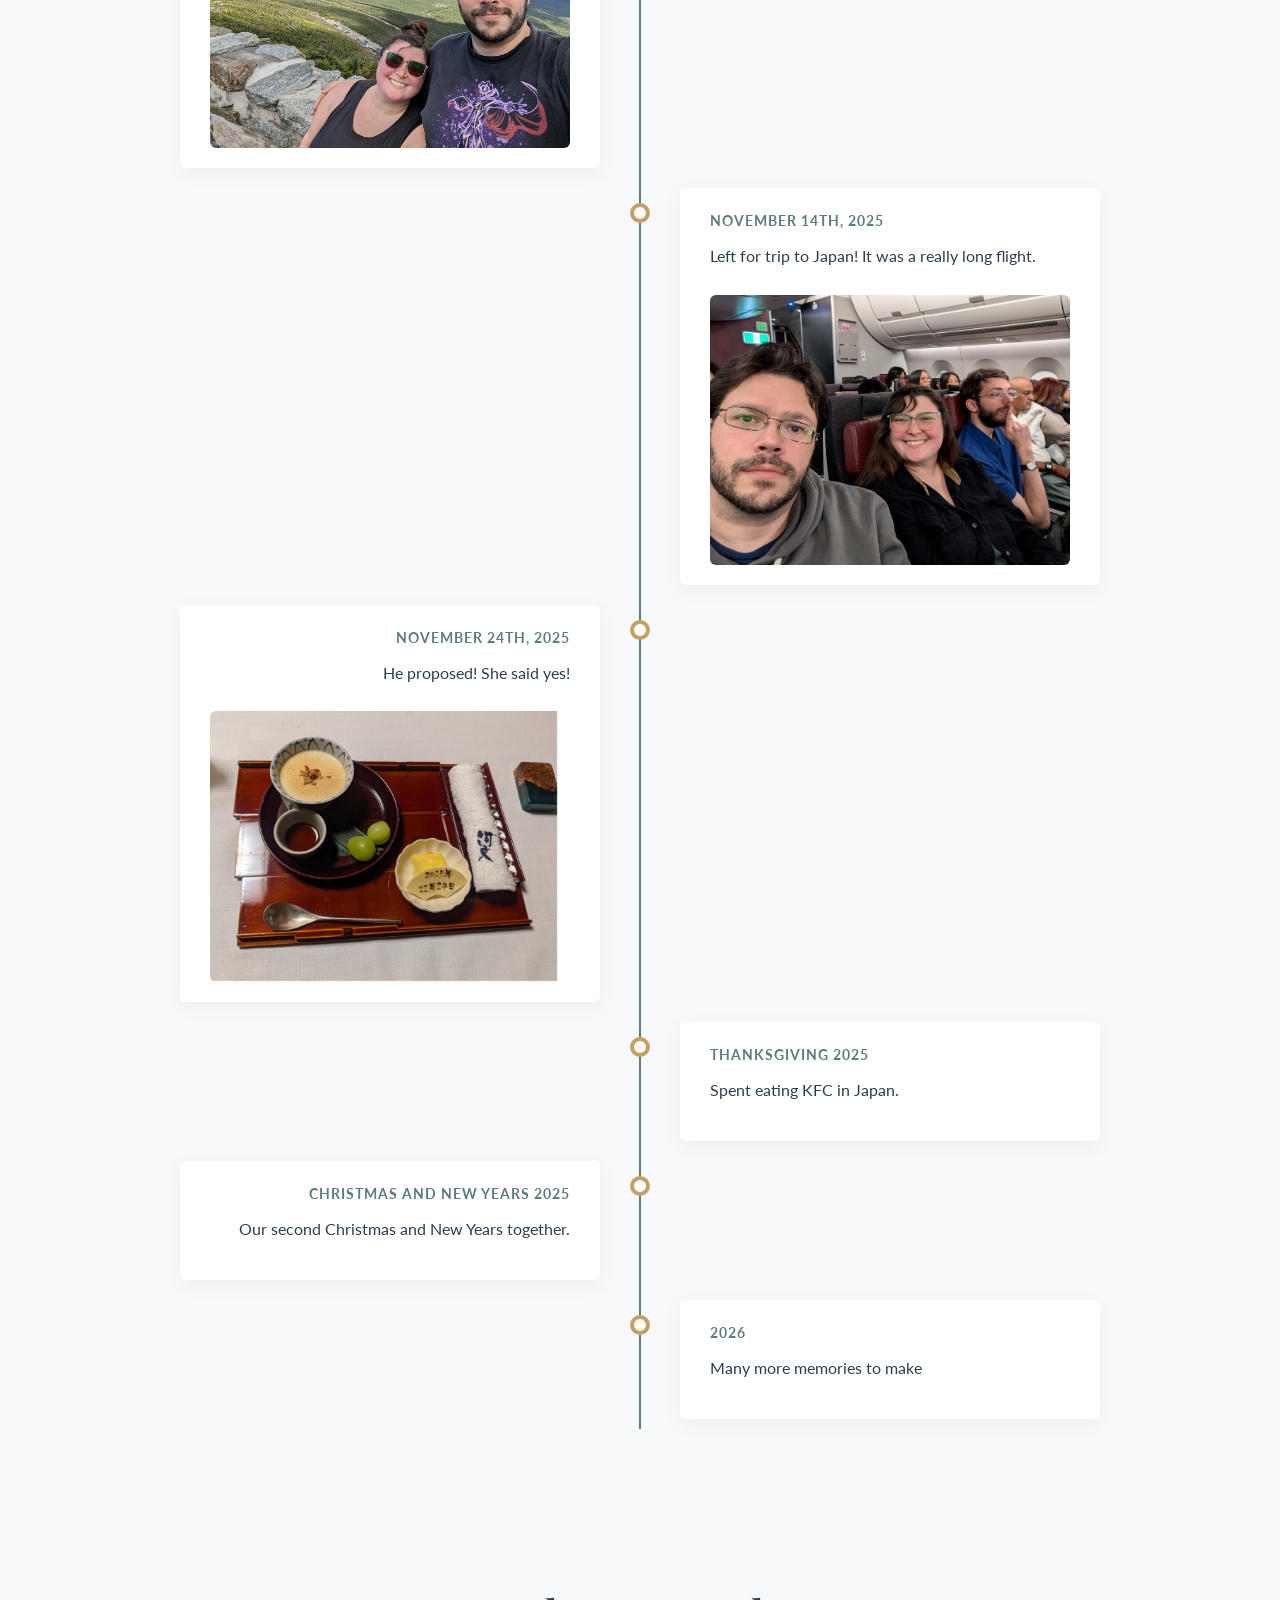
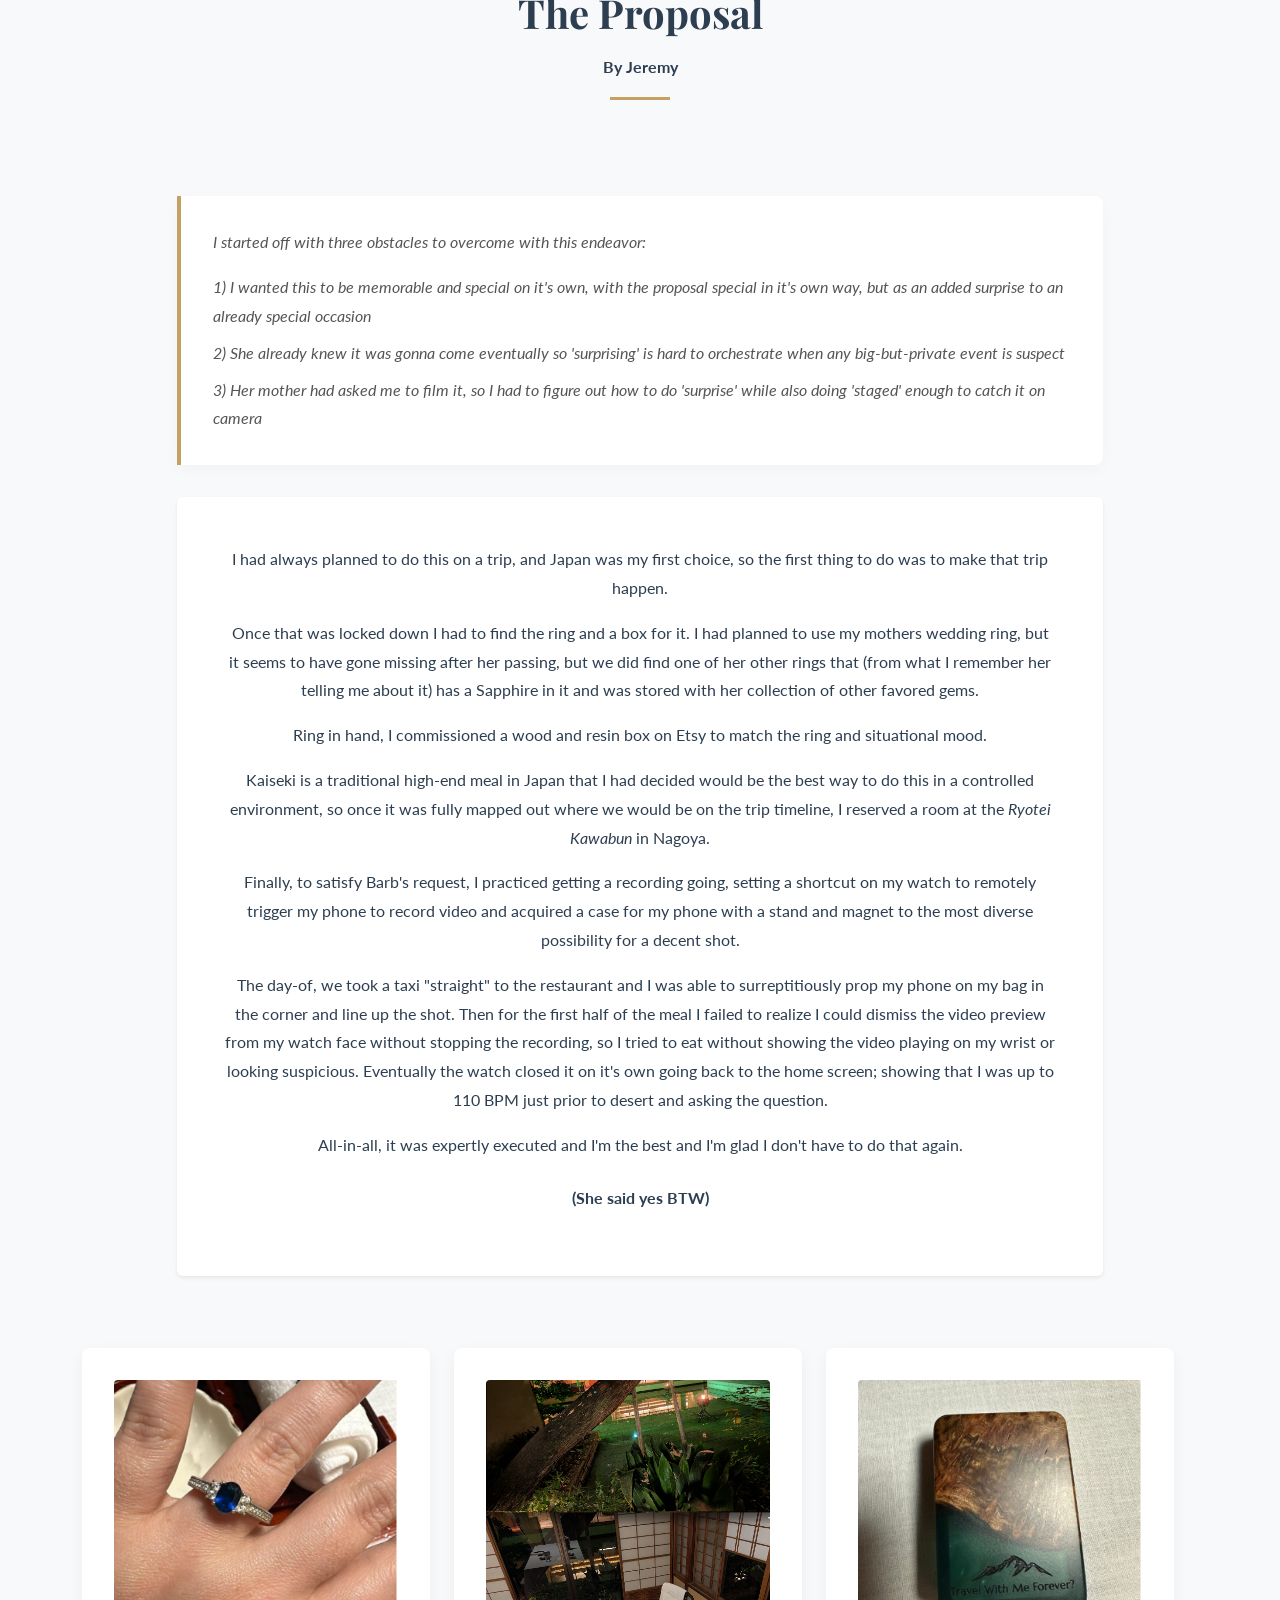
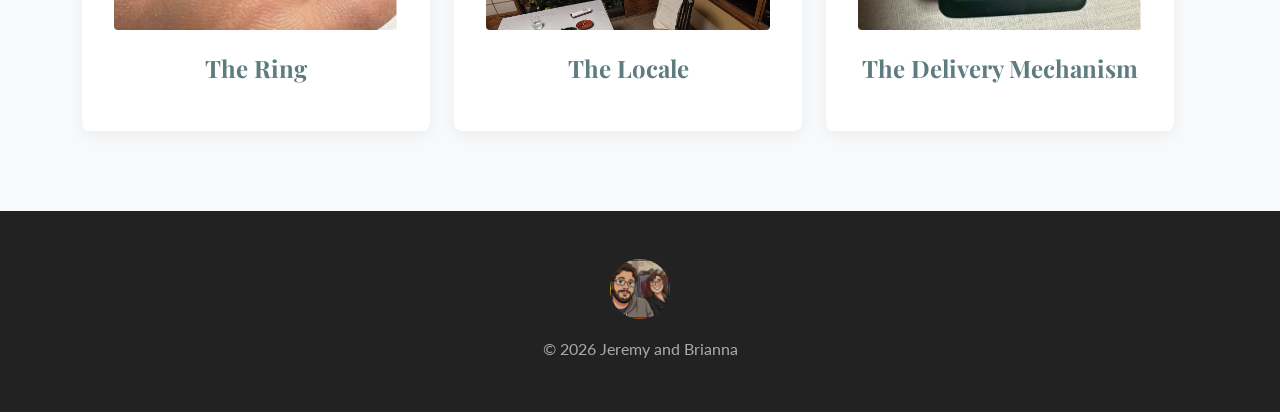
==== commit 19360f92: "Update index.html" ====
--- a/index.html
+++ b/index.html
@@ -50,12 +50,15 @@
 <header class="hero-section">
     <div class="hero-overlay"></div>
     <div class="hero-content">
-        <span class="hero-subtitle">We're Getting Married!</span>
         <span class="hero-date">October 24th, 2026</span>
         <h1 class="hero-title">Jeremy & Brianna</h1>
+        <span class="hero-subtitle">Are Getting Married!</span>
         <p class="lead mb-4">This site has all the info you need to come celebrate with us.</p>
         
         <div class="row g-3 justify-content-center">
+            <div class="col-6 col-md-3">
+                <a href="rsvp.html" class="btn btn-outline-light w-100 py-3 d-flex align-items-center justify-content-center" style="min-height: 120px;">RSVP</a>
+            </div>
             <div class="col-6 col-md-3">
                 <a href="registry.html" class="btn btn-outline-light w-100 py-3 d-flex align-items-center justify-content-center" style="min-height: 120px;">Wedding Registry</a>
             </div>
